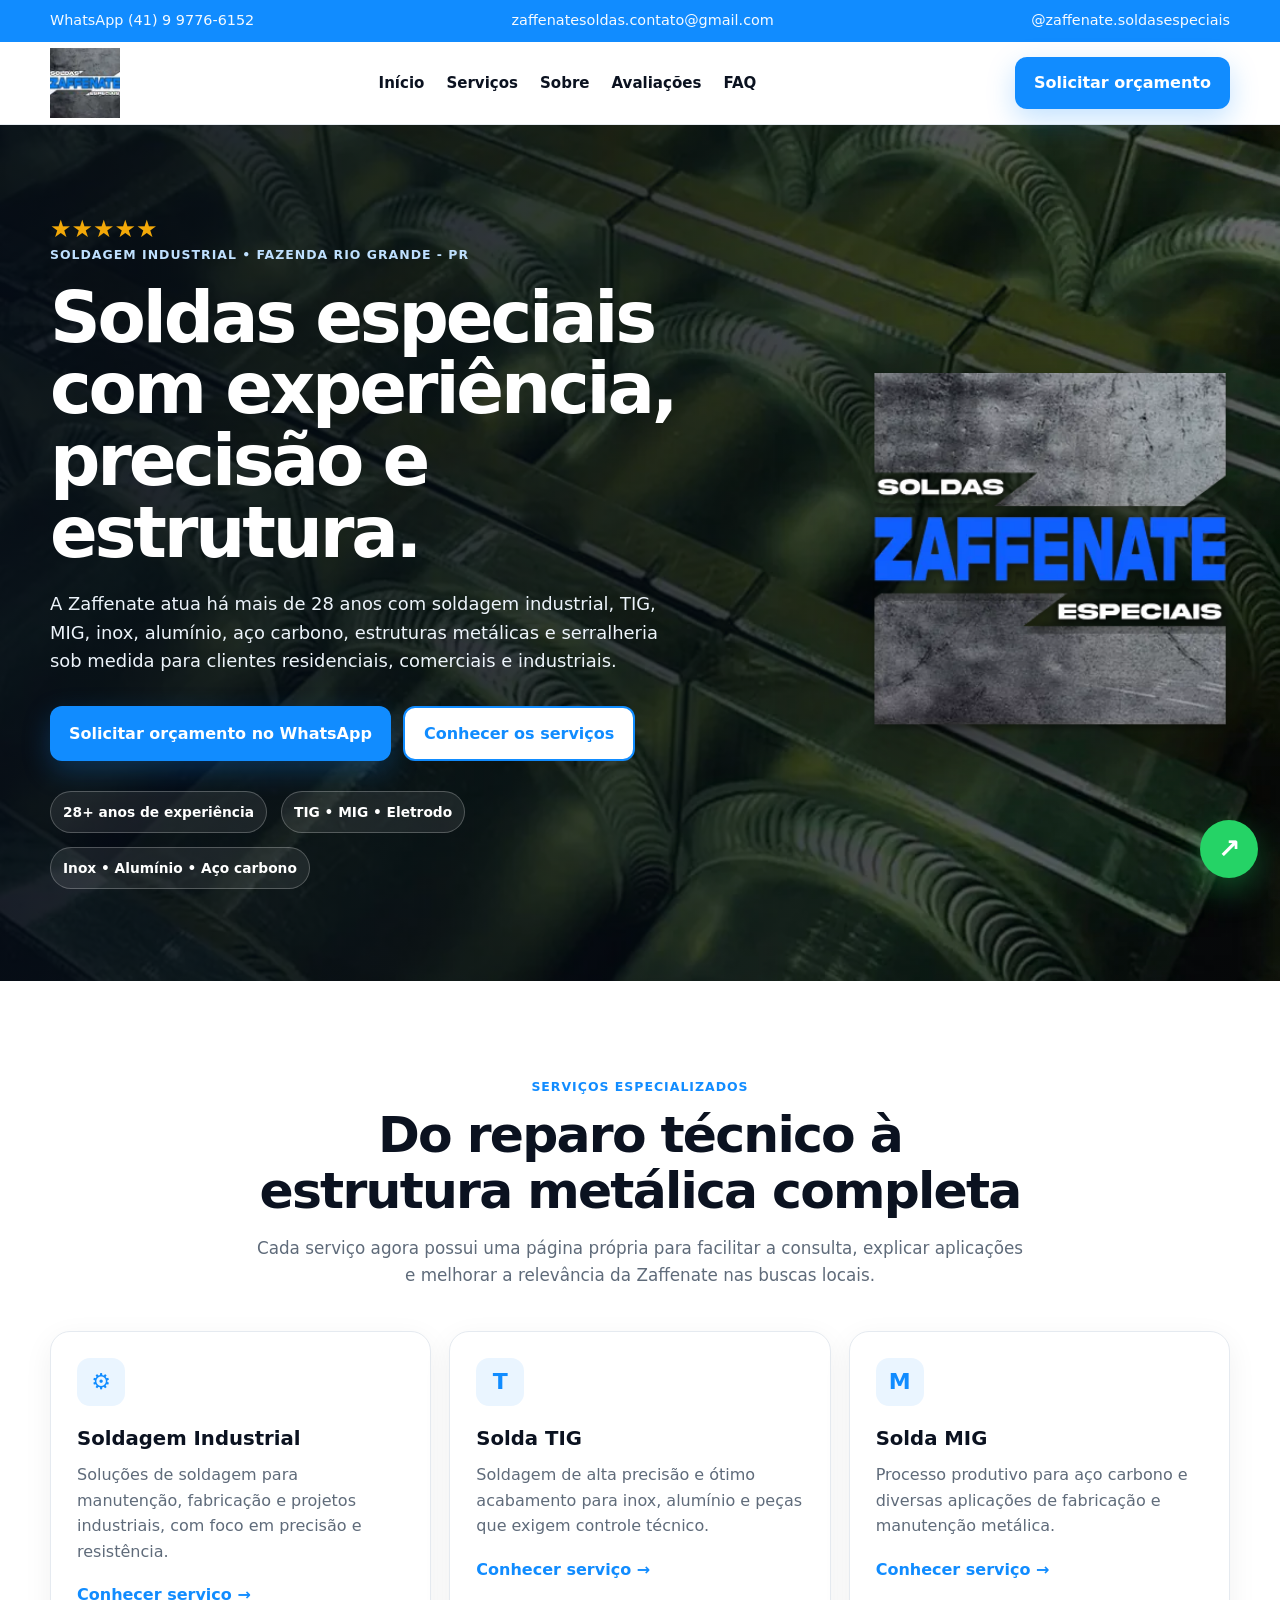
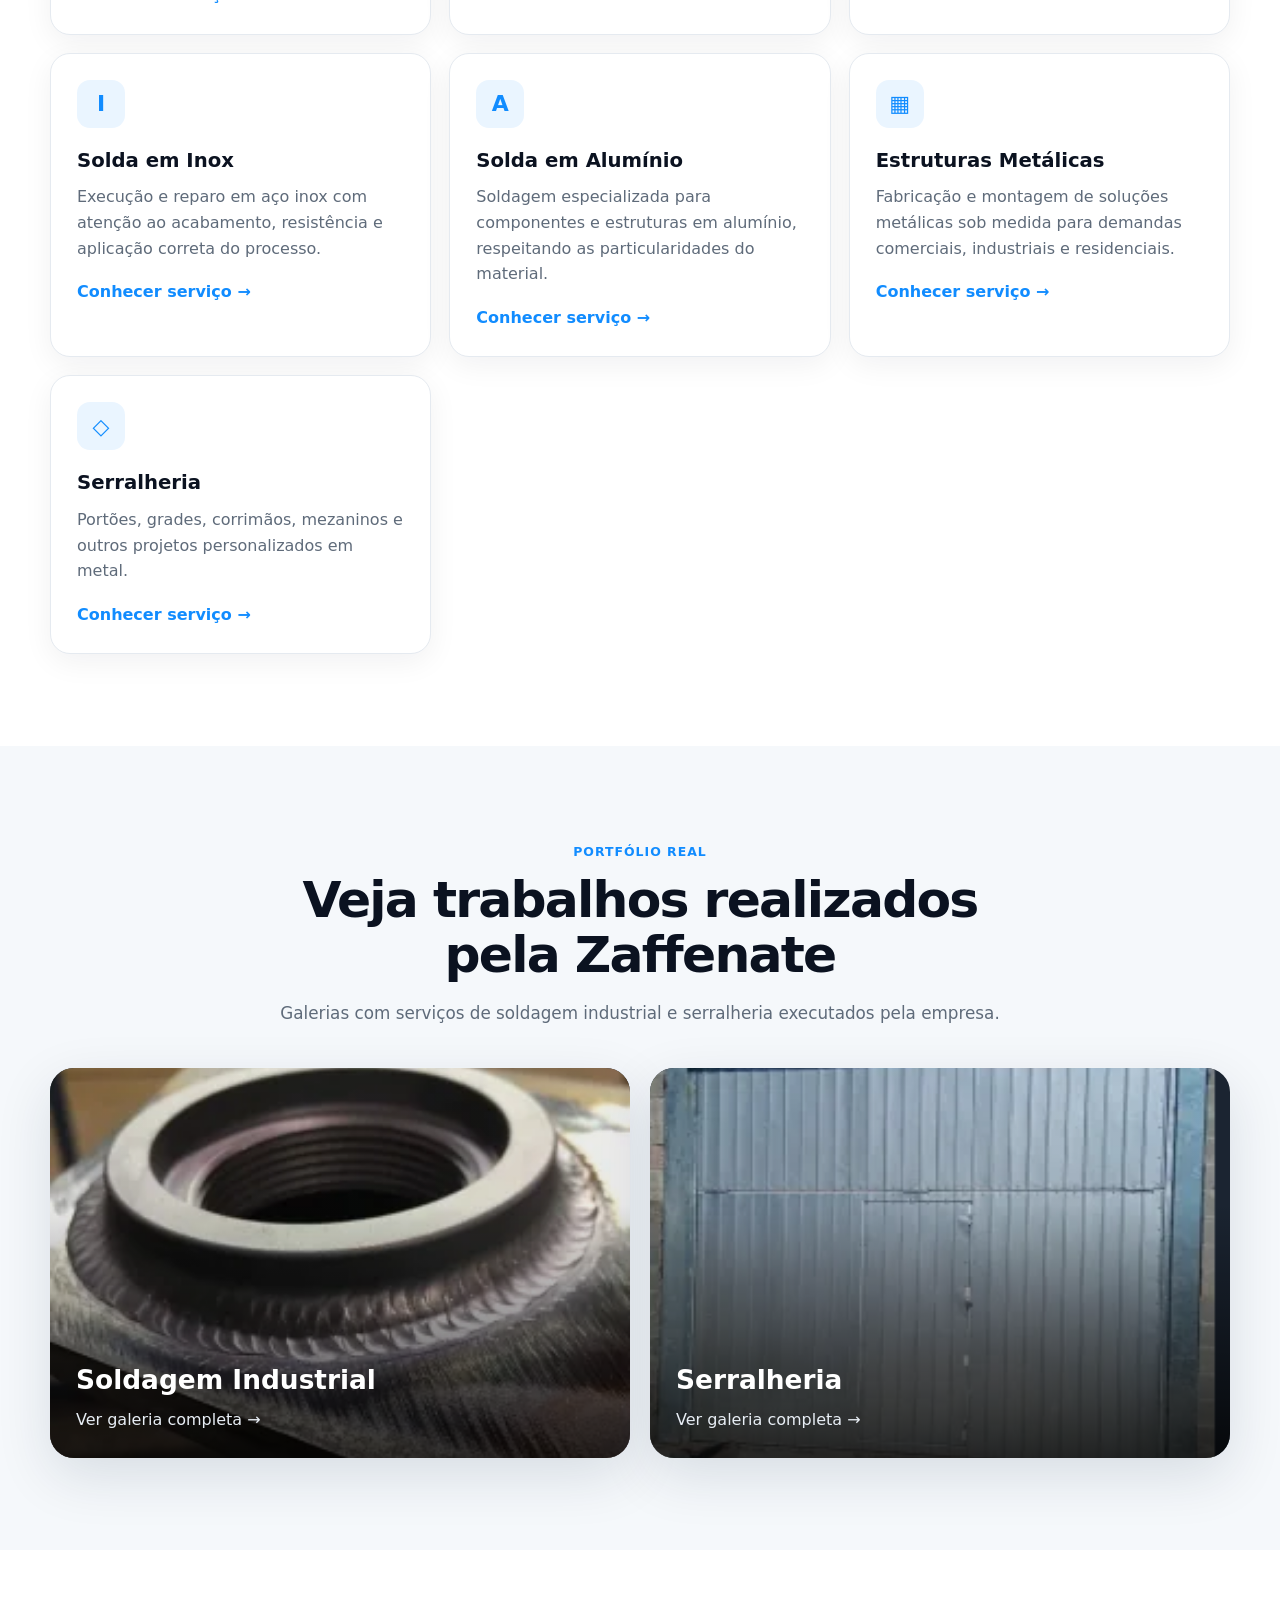
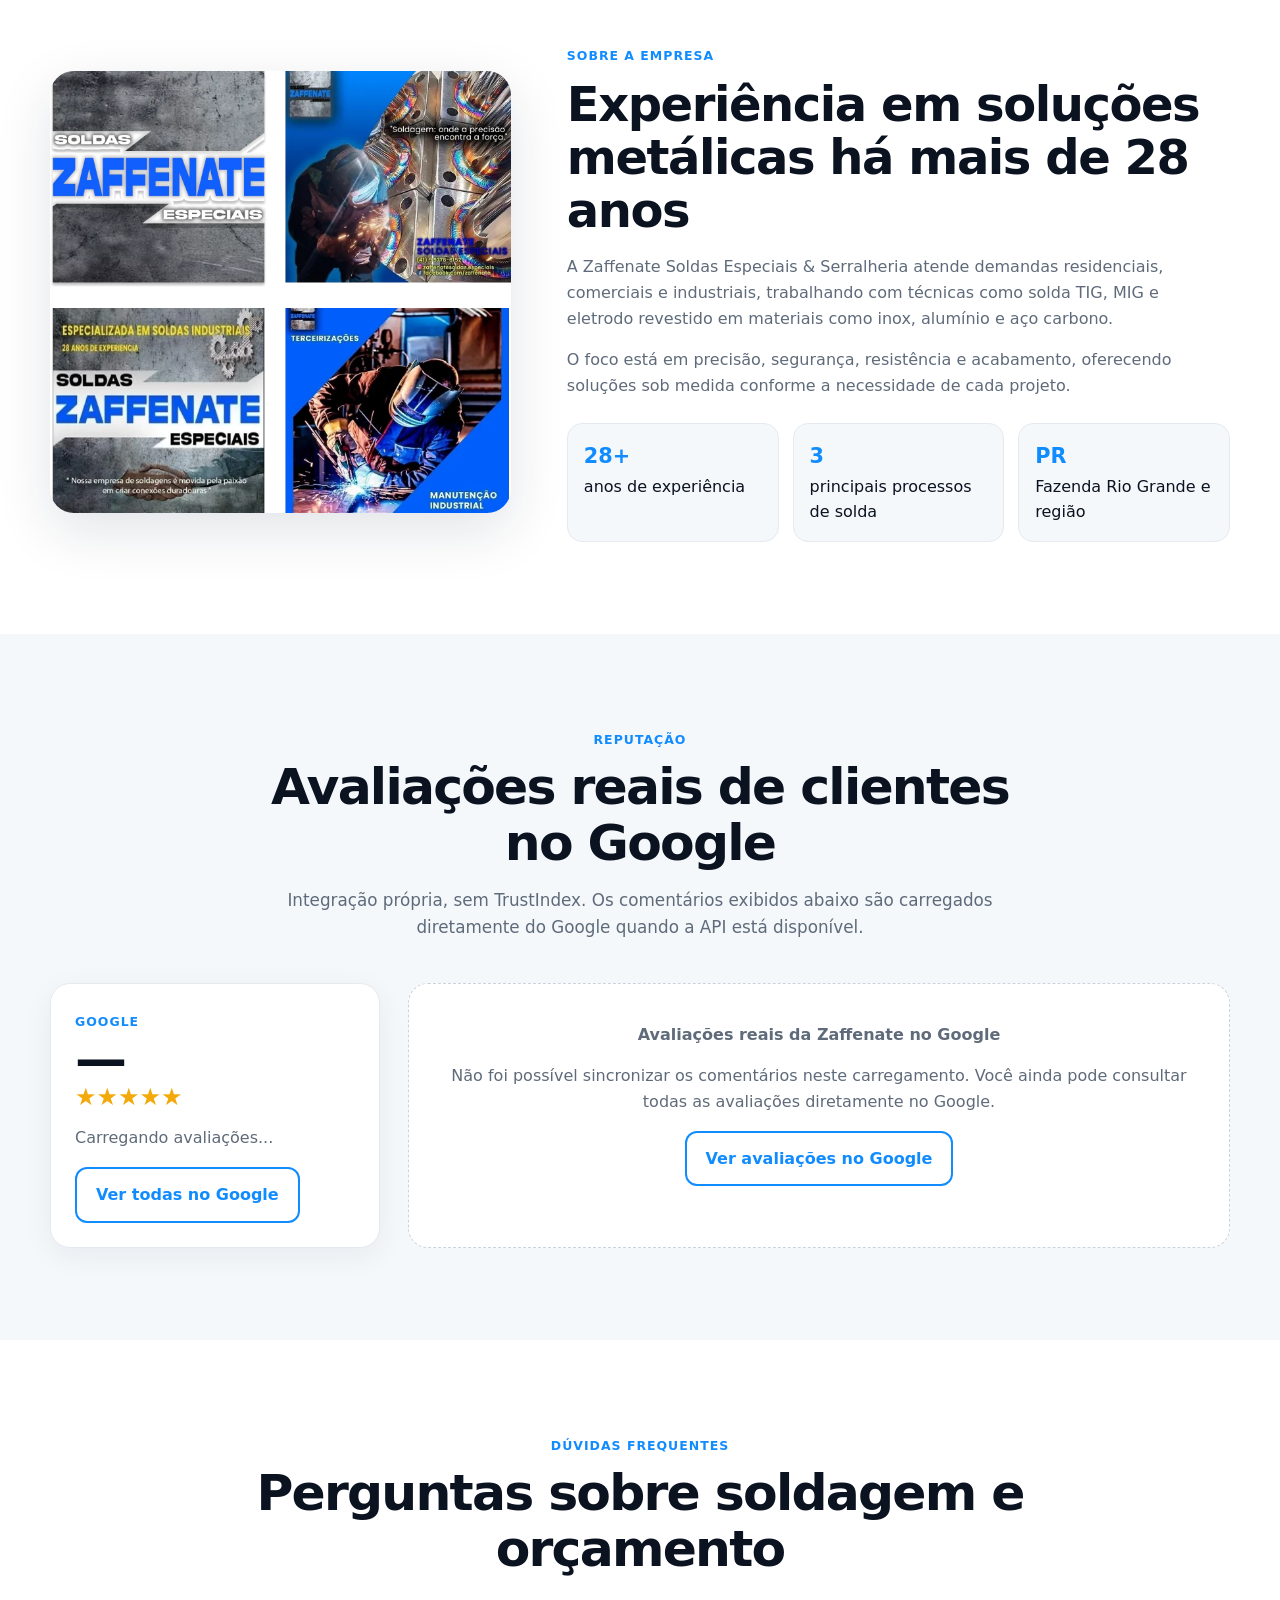
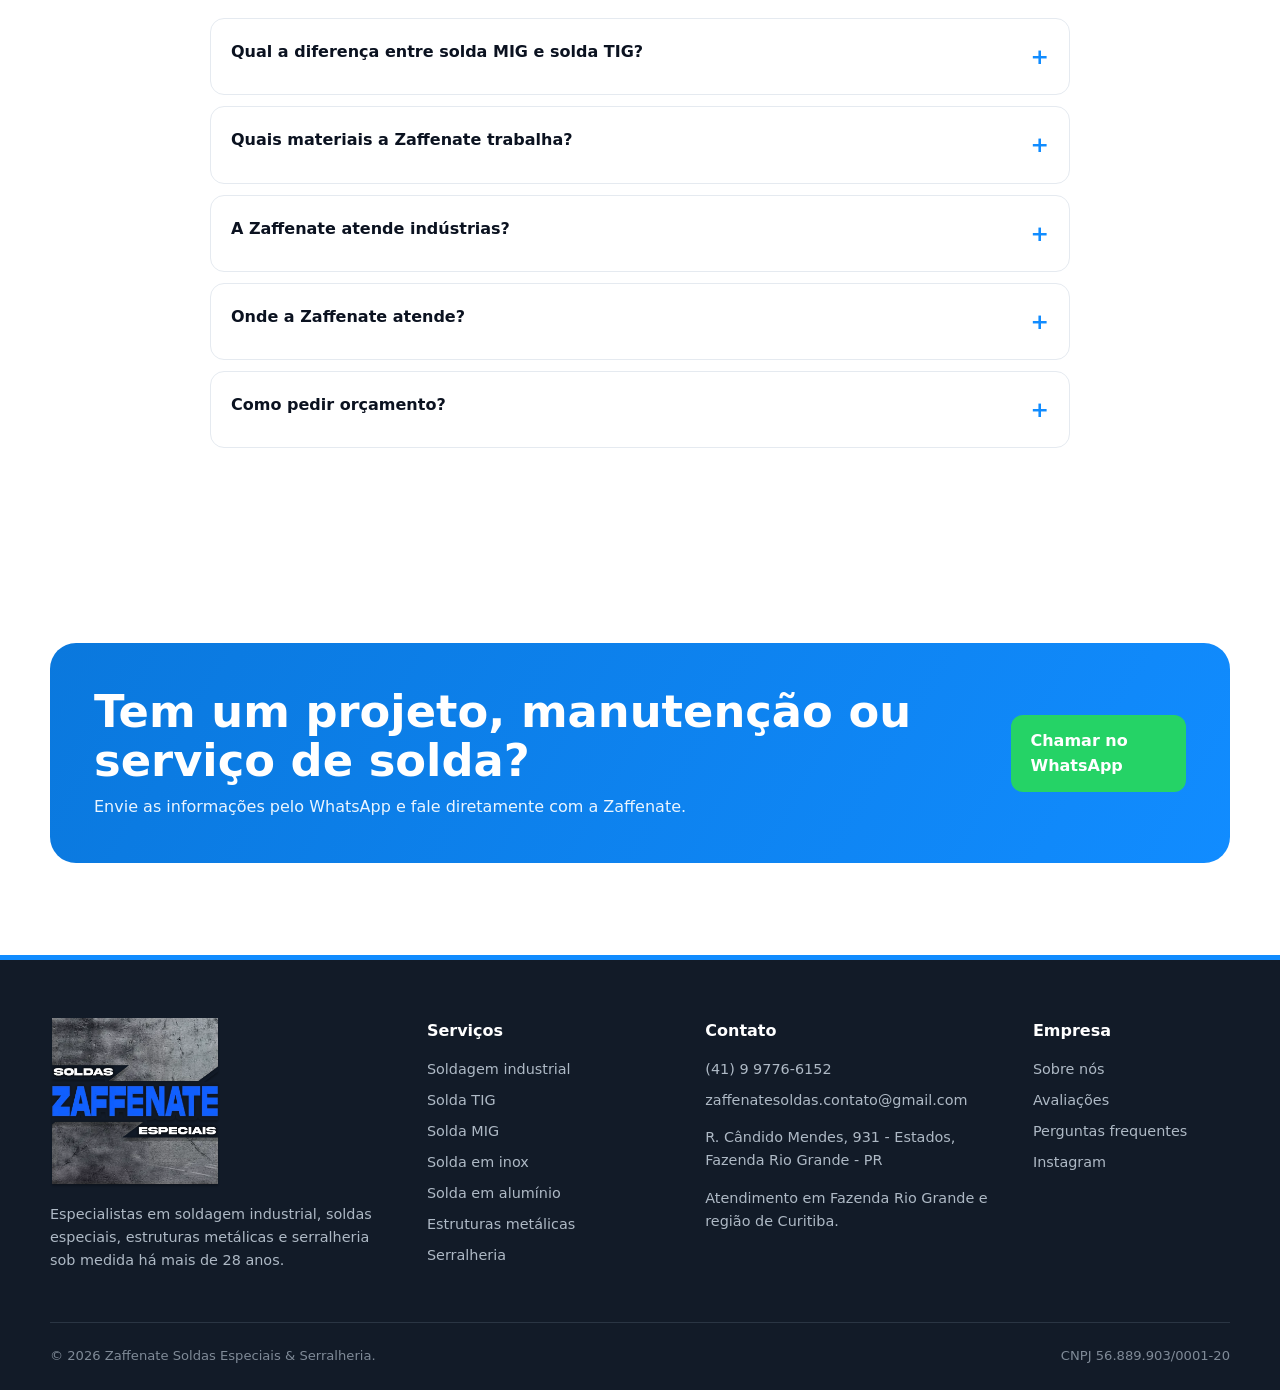
==== index.html @ fdebeda8 "Update index.html" ====
<!doctype html><html lang="pt-BR"><head>
<meta charset="UTF-8"><meta name="viewport" content="width=device-width,initial-scale=1">
<title>Zaffenate | Soldagem Industrial e Soldas Especiais em Fazenda Rio Grande</title>
<meta name="description" content="Soldas especiais e soldagem industrial em inox, alumínio e aço carbono. Mais de 28 anos de experiência em TIG, MIG, estruturas metálicas e serralheria em Fazenda Rio Grande e região de Curitiba."><meta name="robots" content="index,follow,max-image-preview:large,max-snippet:-1,max-video-preview:-1">
<meta name="author" content="Zaffenate Soldas Especiais & Serralheria"><meta name="theme-color" content="#118CFF"><link rel="canonical" href="https://www.zaffenate.com.br/">
<meta name="google-site-verification" content="p5LC3qRKPPo0D-0eTVybH2KgueENcQYyh-4aY3W6buY">
<meta property="og:type" content="website"><meta property="og:site_name" content="Zaffenate Soldas Especiais & Serralheria"><meta property="og:title" content="Zaffenate | Soldagem Industrial e Soldas Especiais em Fazenda Rio Grande"><meta property="og:description" content="Soldas especiais e soldagem industrial em inox, alumínio e aço carbono. Mais de 28 anos de experiência em TIG, MIG, estruturas metálicas e serralheria em Fazenda Rio Grande e região de Curitiba."><meta property="og:url" content="https://www.zaffenate.com.br/"><meta property="og:image" content="https://www.zaffenate.com.br/src/bg.webp"><meta property="og:locale" content="pt_BR">
<meta name="twitter:card" content="summary_large_image"><meta name="twitter:title" content="Zaffenate | Soldagem Industrial e Soldas Especiais em Fazenda Rio Grande"><meta name="twitter:description" content="Soldas especiais e soldagem industrial em inox, alumínio e aço carbono. Mais de 28 anos de experiência em TIG, MIG, estruturas metálicas e serralheria em Fazenda Rio Grande e região de Curitiba."><meta name="twitter:image" content="https://www.zaffenate.com.br/src/bg.webp">
<link rel="icon" href="/src/logo2.png" type="image/png"><link rel="apple-touch-icon" href="/src/logo2.png"><link rel="manifest" href="/manifest.webmanifest">
<link rel="preload" as="image" href="/src/bg.webp" fetchpriority="high"><link rel="stylesheet" href="/assets/site.css">
<script async src="https://www.googletagmanager.com/gtag/js?id=G-VL4V1VJZNK"></script><script>window.dataLayer=window.dataLayer||[];function gtag(){dataLayer.push(arguments)}gtag('js',new Date());gtag('config','G-VL4V1VJZNK',{'anonymize_ip':true});</script>
<script type="application/ld+json">{"@context":"https://schema.org","@graph":[{"@type":"LocalBusiness","@id":"https://www.zaffenate.com.br/#organization","name":"Zaffenate Soldas Especiais & Serralheria","url":"https://www.zaffenate.com.br/","image":"https://www.zaffenate.com.br/src/logo2.webp","logo":"https://www.zaffenate.com.br/src/logo2.webp","telephone":"+5541997766152","email":"zaffenatesoldas.contato@gmail.com","priceRange":"$$","taxID":"56.889.903/0001-20","description":"Empresa especializada em soldagem industrial, soldas especiais, estruturas metálicas e serralheria sob medida, com mais de 28 anos de experiência.","address":{"@type":"PostalAddress","streetAddress":"R. Cândido Mendes, 931 - Estados","addressLocality":"Fazenda Rio Grande","addressRegion":"PR","addressCountry":"BR"},"areaServed":["Fazenda Rio Grande","Curitiba","São José dos Pinhais","Araucária","Mandirituba"],"sameAs":["https://www.instagram.com/zaffenate.soldasespeciais"]},{"@type":"WebSite","@id":"https://www.zaffenate.com.br/#website","url":"https://www.zaffenate.com.br/","name":"Zaffenate Soldas Especiais & Serralheria","inLanguage":"pt-BR"}]}</script>
</head>
<body><a class="skip" href="#conteudo">Pular para o conteúdo</a>
<div class="topbar"><div class="container"><a href="https://wa.me/5541997766152" target="_blank" rel="noopener">WhatsApp (41) 9 9776-6152</a><a href="mailto:zaffenatesoldas.contato@gmail.com">zaffenatesoldas.contato@gmail.com</a><a href="https://www.instagram.com/zaffenate.soldasespeciais" target="_blank" rel="noopener">@zaffenate.soldasespeciais</a></div></div>
<header class="nav"><div class="container nav-row"><a class="brand" href="/" aria-label="Zaffenate — Início"><img src="/src/logo.webp" width="70" height="70" alt="Zaffenate Soldas Especiais"></a><nav class="nav-links" data-nav aria-label="Navegação principal"><a href="/">Início</a><a href="/#servicos">Serviços</a><a href="/#sobre">Sobre</a><a href="/#avaliacoes">Avaliações</a><a href="/#faq">FAQ</a></nav><a class="nav-cta" href="https://wa.me/5541997766152?text=Olá%20Zaffenate,%20gostaria%20de%20solicitar%20um%20orçamento." target="_blank" rel="noopener">Solicitar orçamento</a><button class="mobile-toggle" data-menu aria-label="Abrir menu" aria-expanded="false">☰</button></div></header><main id="conteudo">
<section class="hero"><div class="container hero-grid"><div><div class="stars" aria-label="Excelente avaliação no Google">★★★★★</div><span class="eyebrow">Soldagem industrial • Fazenda Rio Grande - PR</span><h1>Soldas especiais com experiência, precisão e estrutura.</h1><p>A Zaffenate atua há mais de 28 anos com soldagem industrial, TIG, MIG, inox, alumínio, aço carbono, estruturas metálicas e serralheria sob medida para clientes residenciais, comerciais e industriais.</p><div class="hero-actions"><a class="btn btn-primary" href="https://wa.me/5541997766152?text=Olá%20Zaffenate,%20gostaria%20de%20solicitar%20um%20orçamento." target="_blank" rel="noopener">Solicitar orçamento no WhatsApp</a><a class="btn btn-outline" href="#servicos">Conhecer os serviços</a></div><div class="hero-proof"><span class="proof-chip">28+ anos de experiência</span><span class="proof-chip">TIG • MIG • Eletrodo</span><span class="proof-chip">Inox • Alumínio • Aço carbono</span></div></div><img class="hero-logo" src="/src/logo2.webp" width="360" height="360" alt="Zaffenate Soldas Especiais"></div></section>
<section class="section" id="servicos"><div class="container"><div class="section-head"><span class="eyebrow">Serviços especializados</span><h2>Do reparo técnico à estrutura metálica completa</h2><p>Cada serviço agora possui uma página própria para facilitar a consulta, explicar aplicações e melhorar a relevância da Zaffenate nas buscas locais.</p></div><div class="service-grid"><article class="service-card"><div class="service-icon" aria-hidden="true">⚙</div><h3>Soldagem Industrial</h3><p>Soluções de soldagem para manutenção, fabricação e projetos industriais, com foco em precisão e resistência.</p><a class="text-link" href="/soldagem-industrial/">Conhecer serviço →</a></article><article class="service-card"><div class="service-icon" aria-hidden="true">T</div><h3>Solda TIG</h3><p>Soldagem de alta precisão e ótimo acabamento para inox, alumínio e peças que exigem controle técnico.</p><a class="text-link" href="/solda-tig/">Conhecer serviço →</a></article><article class="service-card"><div class="service-icon" aria-hidden="true">M</div><h3>Solda MIG</h3><p>Processo produtivo para aço carbono e diversas aplicações de fabricação e manutenção metálica.</p><a class="text-link" href="/solda-mig/">Conhecer serviço →</a></article><article class="service-card"><div class="service-icon" aria-hidden="true">I</div><h3>Solda em Inox</h3><p>Execução e reparo em aço inox com atenção ao acabamento, resistência e aplicação correta do processo.</p><a class="text-link" href="/solda-inox/">Conhecer serviço →</a></article><article class="service-card"><div class="service-icon" aria-hidden="true">A</div><h3>Solda em Alumínio</h3><p>Soldagem especializada para componentes e estruturas em alumínio, respeitando as particularidades do material.</p><a class="text-link" href="/solda-aluminio/">Conhecer serviço →</a></article><article class="service-card"><div class="service-icon" aria-hidden="true">▦</div><h3>Estruturas Metálicas</h3><p>Fabricação e montagem de soluções metálicas sob medida para demandas comerciais, industriais e residenciais.</p><a class="text-link" href="/estruturas-metalicas/">Conhecer serviço →</a></article><article class="service-card"><div class="service-icon" aria-hidden="true">◇</div><h3>Serralheria</h3><p>Portões, grades, corrimãos, mezaninos e outros projetos personalizados em metal.</p><a class="text-link" href="/serralheria/">Conhecer serviço →</a></article></div></div></section>
<section class="section section-soft" id="trabalhos"><div class="container"><div class="section-head"><span class="eyebrow">Portfólio real</span><h2>Veja trabalhos realizados pela Zaffenate</h2><p>Galerias com serviços de soldagem industrial e serralheria executados pela empresa.</p></div><div class="gallery-grid"><article class="gallery-card" role="button" tabindex="0" data-gallery='[&quot;/src/industrial/1.jpeg&quot;, &quot;/src/industrial/2.jpeg&quot;, &quot;/src/industrial/3.jpeg&quot;, &quot;/src/industrial/4.jpeg&quot;, &quot;/src/industrial/5.jpeg&quot;, &quot;/src/industrial/6.jpeg&quot;, &quot;/src/industrial/7.jpeg&quot;, &quot;/src/industrial/8.jpeg&quot;, &quot;/src/industrial/9.jpeg&quot;, &quot;/src/industrial/10.jpeg&quot;, &quot;/src/industrial/11.jpeg&quot;, &quot;/src/industrial/12.jpeg&quot;, &quot;/src/industrial/13.jpeg&quot;, &quot;/src/industrial/14.jpeg&quot;, &quot;/src/industrial/15.jpeg&quot;, &quot;/src/industrial/16.jpeg&quot;, &quot;/src/industrial/17.jpeg&quot;, &quot;/src/industrial/18.jpeg&quot;]' data-title="Soldagem Industrial"><img src="/src/1.webp" width="800" height="500" loading="lazy" alt="Serviço de soldagem industrial realizado pela Zaffenate"><div class="gallery-content"><h3>Soldagem Industrial</h3><p>Ver galeria completa →</p></div></article><article class="gallery-card" role="button" tabindex="0" data-gallery='[&quot;/src/serralheria/1.jpeg&quot;, &quot;/src/serralheria/2.jpeg&quot;, &quot;/src/serralheria/3.jpeg&quot;, &quot;/src/serralheria/4.jpeg&quot;, &quot;/src/serralheria/5.jpeg&quot;, &quot;/src/serralheria/6.jpeg&quot;, &quot;/src/serralheria/7.jpeg&quot;, &quot;/src/serralheria/8.jpeg&quot;, &quot;/src/serralheria/9.jpeg&quot;, &quot;/src/serralheria/10.jpeg&quot;, &quot;/src/serralheria/11.jpeg&quot;, &quot;/src/serralheria/12.jpeg&quot;]' data-title="Serralheria"><img src="/src/2.webp" width="800" height="500" loading="lazy" alt="Serviço de serralheria realizado pela Zaffenate"><div class="gallery-content"><h3>Serralheria</h3><p>Ver galeria completa →</p></div></article></div></div></section>
<section class="section" id="sobre"><div class="container about"><div class="about-img"><img src="/src/four.webp" width="701" height="673" loading="lazy" alt="Trabalhos e soldagem da Zaffenate"></div><div><span class="eyebrow">Sobre a empresa</span><h2>Experiência em soluções metálicas há mais de 28 anos</h2><p>A Zaffenate Soldas Especiais & Serralheria atende demandas residenciais, comerciais e industriais, trabalhando com técnicas como solda TIG, MIG e eletrodo revestido em materiais como inox, alumínio e aço carbono.</p><p>O foco está em precisão, segurança, resistência e acabamento, oferecendo soluções sob medida conforme a necessidade de cada projeto.</p><div class="metrics"><div class="metric"><strong>28+</strong><span>anos de experiência</span></div><div class="metric"><strong>3</strong><span>principais processos de solda</span></div><div class="metric"><strong>PR</strong><span>Fazenda Rio Grande e região</span></div></div></div></div></section>
<section class="section section-soft" id="avaliacoes"><div class="container"><div class="section-head"><span class="eyebrow">Reputação</span><h2>Avaliações reais de clientes no Google</h2><p>Integração própria, sem TrustIndex. Os comentários exibidos abaixo são carregados diretamente do Google quando a API está disponível.</p></div><div class="reviews-wrap"><aside class="review-summary"><span class="eyebrow">Google</span><div class="review-score" data-review-score>—</div><div data-review-stars class="stars">★★★★★</div><p data-review-total>Carregando avaliações...</p><a class="btn btn-outline" data-google-reviews-link href="https://www.google.com/search?q=Zaffenate+Soldas+Especiais+%26+Serralheria" target="_blank" rel="noopener">Ver todas no Google</a></aside><div class="reviews-list" data-reviews-list><div class="review-empty">Carregando avaliações reais do Google…</div></div></div></div></section>
<section class="section" id="faq"><div class="container"><div class="section-head"><span class="eyebrow">Dúvidas frequentes</span><h2>Perguntas sobre soldagem e orçamento</h2></div><div class="faq"><details><summary>Qual a diferença entre solda MIG e solda TIG?</summary><p>A solda MIG usa arame contínuo e costuma ser indicada quando produtividade é importante. A solda TIG utiliza eletrodo de tungstênio e oferece maior controle e acabamento, sendo muito utilizada em inox, alumínio e peças que exigem precisão.</p></details><details><summary>Quais materiais a Zaffenate trabalha?</summary><p>A empresa trabalha com aço inox, alumínio e aço carbono, aplicando solda TIG, MIG e eletrodo revestido conforme a necessidade do serviço.</p></details><details><summary>A Zaffenate atende indústrias?</summary><p>Sim. Soldagem industrial e soldas especiais fazem parte dos principais serviços da empresa, além de estruturas metálicas e serviços de serralheria.</p></details><details><summary>Onde a Zaffenate atende?</summary><p>A empresa está em Fazenda Rio Grande - PR e atende também a região de Curitiba e municípios próximos, conforme o tipo e o porte do serviço.</p></details><details><summary>Como pedir orçamento?</summary><p>Envie fotos, medidas e uma breve descrição pelo WhatsApp. Quanto mais informações sobre o serviço, mais fácil será entender a necessidade e orientar o orçamento.</p></details></div></div></section>
<section class="section"><div class="container"><div class="cta-band"><div><h2>Tem um projeto, manutenção ou serviço de solda?</h2><p>Envie as informações pelo WhatsApp e fale diretamente com a Zaffenate.</p></div><a class="btn btn-whatsapp" href="https://wa.me/5541997766152?text=Olá%20Zaffenate,%20gostaria%20de%20solicitar%20um%20orçamento." target="_blank" rel="noopener">Chamar no WhatsApp</a></div></div></section>
</main><footer class="footer"><div class="container"><div class="footer-grid"><div><img class="footer-logo" src="/src/logo2.webp" width="170" height="170" alt="Zaffenate"><p>Especialistas em soldagem industrial, soldas especiais, estruturas metálicas e serralheria sob medida há mais de 28 anos.</p></div><div><h3>Serviços</h3><a href="/soldagem-industrial/">Soldagem industrial</a><a href="/solda-tig/">Solda TIG</a><a href="/solda-mig/">Solda MIG</a><a href="/solda-inox/">Solda em inox</a><a href="/solda-aluminio/">Solda em alumínio</a><a href="/estruturas-metalicas/">Estruturas metálicas</a><a href="/serralheria/">Serralheria</a></div><div><h3>Contato</h3><a href="https://wa.me/5541997766152" target="_blank" rel="noopener">(41) 9 9776-6152</a><a href="mailto:zaffenatesoldas.contato@gmail.com">zaffenatesoldas.contato@gmail.com</a><p>R. Cândido Mendes, 931 - Estados, Fazenda Rio Grande - PR</p><p>Atendimento em Fazenda Rio Grande e região de Curitiba.</p></div><div><h3>Empresa</h3><a href="/#sobre">Sobre nós</a><a href="/#avaliacoes">Avaliações</a><a href="/#faq">Perguntas frequentes</a><a href="https://www.instagram.com/zaffenate.soldasespeciais" target="_blank" rel="noopener">Instagram</a></div></div><div class="footer-bottom"><span>© <span data-year>2026</span> Zaffenate Soldas Especiais & Serralheria.</span><span>CNPJ 56.889.903/0001-20</span></div></div></footer><a class="whatsapp-float" href="https://wa.me/5541997766152?text=Olá%20Zaffenate,%20gostaria%20de%20um%20orçamento." target="_blank" rel="noopener" aria-label="Falar com a Zaffenate no WhatsApp">↗</a><script src="/assets/site.js" defer></script><div class="modal" data-gallery-modal aria-modal="true" role="dialog"><div class="modal-panel"><button class="modal-close" data-close aria-label="Fechar">×</button><h2 data-gallery-title>Galeria</h2><img data-gallery-image src="" alt=""><div class="modal-nav"><button data-prev>← Anterior</button><span data-gallery-count></span><button data-next>Próxima →</button></div></div></div><script src="/assets/reviews-config.js" defer></script><script src="/assets/reviews.js" defer></script></body></html>
---- assets/site.css ----
/* Zaffenate — CSS de produção sem Tailwind/TrustIndex */
:root{--blue:#118cff;--blue2:#066ed0;--ink:#0b1220;--muted:#5f6b7a;--line:#e5eaf0;--soft:#f5f8fb;--green:#25d366;--gold:#f3a909;--radius:20px;--shadow:0 18px 55px rgba(10,32,58,.12);--max:1180px}
*{box-sizing:border-box}html{scroll-behavior:smooth}body{margin:0;font-family:Inter,ui-sans-serif,system-ui,-apple-system,BlinkMacSystemFont,"Segoe UI",sans-serif;color:var(--ink);background:#fff;line-height:1.6;-webkit-font-smoothing:antialiased}img{max-width:100%;height:auto;display:block}a{color:inherit;text-decoration:none}button{font:inherit}.container{width:min(calc(100% - 32px),var(--max));margin:auto}.skip{position:absolute;left:-999px;top:8px;background:#fff;padding:10px 14px;z-index:1000}.skip:focus{left:8px}.topbar{background:var(--blue);color:#fff;font-size:.9rem}.topbar .container{display:flex;gap:22px;justify-content:space-between;align-items:center;min-height:42px}.topbar a{opacity:.96}.topbar a:hover{opacity:1;text-decoration:underline}.nav{position:sticky;top:0;z-index:60;background:rgba(255,255,255,.94);backdrop-filter:blur(14px);border-bottom:1px solid rgba(229,234,240,.9)}.nav-row{min-height:82px;display:flex;align-items:center;justify-content:space-between;gap:24px}.brand{display:flex;align-items:center;gap:12px}.brand img{width:70px;height:70px;object-fit:contain}.nav-links{display:flex;align-items:center;gap:22px;font-weight:700;font-size:.94rem}.nav-links a:hover,.nav-links a[aria-current="page"]{color:var(--blue)}.nav-cta,.btn{display:inline-flex;align-items:center;justify-content:center;gap:9px;border:0;border-radius:12px;padding:13px 19px;font-weight:800;cursor:pointer;transition:.2s ease}.btn-primary,.nav-cta{background:var(--blue);color:#fff;box-shadow:0 10px 28px rgba(17,140,255,.25)}.btn-primary:hover,.nav-cta:hover{background:var(--blue2);transform:translateY(-1px)}.btn-whatsapp{background:var(--green);color:#fff}.btn-outline{background:#fff;color:var(--blue);border:2px solid var(--blue)}.btn-dark{background:var(--ink);color:#fff}.mobile-toggle{display:none;background:#fff;border:1px solid var(--line);width:44px;height:44px;border-radius:10px;font-size:24px}.hero{min-height:620px;display:flex;align-items:center;position:relative;color:#fff;background:#101827 url('/src/bg.webp') center/cover no-repeat;isolation:isolate}.hero:before{content:"";position:absolute;inset:0;background:linear-gradient(90deg,rgba(5,12,24,.84),rgba(5,12,24,.56) 55%,rgba(5,12,24,.2));z-index:-1}.hero-grid{display:grid;grid-template-columns:1.15fr .85fr;align-items:center;gap:60px;padding:92px 0}.eyebrow{display:inline-flex;align-items:center;gap:8px;font-weight:800;letter-spacing:.08em;text-transform:uppercase;font-size:.78rem;color:var(--blue)}.hero .eyebrow{color:#bfe0ff}.stars{display:flex;gap:2px;color:var(--gold);font-size:24px;line-height:1}.hero h1,.page-hero h1{font-size:clamp(2.55rem,5.5vw,4.8rem);line-height:1.02;letter-spacing:-.045em;margin:16px 0 20px;max-width:850px}.hero p{font-size:1.12rem;max-width:700px;color:#edf4fb}.hero-actions{display:flex;flex-wrap:wrap;gap:12px;margin-top:30px}.hero-proof{display:flex;flex-wrap:wrap;gap:14px;margin-top:30px}.proof-chip{padding:9px 12px;border:1px solid rgba(255,255,255,.24);border-radius:999px;background:rgba(255,255,255,.08);font-size:.86rem;font-weight:700}.hero-logo{justify-self:end;width:min(360px,90%);filter:drop-shadow(0 22px 45px rgba(0,0,0,.4))}.section{padding:92px 0}.section-soft{background:var(--soft)}.section-dark{background:var(--ink);color:#fff}.section-head{text-align:center;max-width:780px;margin:0 auto 42px}.section-head h2{font-size:clamp(2rem,4vw,3.15rem);line-height:1.1;margin:8px 0 14px;letter-spacing:-.035em}.section-head p{color:var(--muted);font-size:1.05rem}.section-dark .section-head p{color:#bdc8d4}.service-grid{display:grid;grid-template-columns:repeat(3,1fr);gap:18px}.service-card{background:#fff;border:1px solid var(--line);border-radius:var(--radius);padding:26px;box-shadow:0 8px 30px rgba(11,18,32,.06);transition:.22s}.service-card:hover{transform:translateY(-4px);box-shadow:var(--shadow);border-color:#c6e3ff}.service-icon{width:48px;height:48px;border-radius:13px;display:grid;place-items:center;background:#eaf5ff;color:var(--blue);font-size:22px;font-weight:900}.service-card h3{font-size:1.23rem;margin:17px 0 8px}.service-card p{color:var(--muted);margin:0 0 18px}.text-link{color:var(--blue);font-weight:850}.gallery-grid{display:grid;grid-template-columns:1fr 1fr;gap:20px}.gallery-card{min-height:390px;border-radius:24px;overflow:hidden;position:relative;color:#fff;background:#1d2735;box-shadow:var(--shadow);cursor:pointer}.gallery-card img{position:absolute;inset:0;width:100%;height:100%;object-fit:cover}.gallery-card:after{content:"";position:absolute;inset:0;background:linear-gradient(0deg,rgba(0,0,0,.8),rgba(0,0,0,.08) 65%)}.gallery-content{position:absolute;left:26px;right:26px;bottom:26px;z-index:2}.gallery-content h3{font-size:1.65rem;margin:0 0 6px}.gallery-content p{margin:0;color:#e8eef5}.about{display:grid;grid-template-columns:.82fr 1.18fr;gap:56px;align-items:center}.about-img{border-radius:24px;overflow:hidden;box-shadow:var(--shadow)}.about h2{font-size:clamp(2rem,4vw,3rem);line-height:1.1;letter-spacing:-.03em;margin:10px 0 18px}.about p{color:var(--muted)}.metrics{display:grid;grid-template-columns:repeat(3,1fr);gap:14px;margin-top:25px}.metric{background:var(--soft);border:1px solid var(--line);border-radius:15px;padding:16px}.metric strong{display:block;font-size:1.3rem;color:var(--blue)}.reviews-wrap{display:grid;grid-template-columns:330px 1fr;gap:28px;align-items:stretch}.review-summary,.review-card{background:#fff;border:1px solid var(--line);border-radius:20px;padding:24px;box-shadow:0 8px 30px rgba(11,18,32,.06)}.review-score{font-size:3.25rem;font-weight:900;line-height:1}.review-summary p{color:var(--muted)}.reviews-list{display:grid;grid-template-columns:repeat(2,minmax(0,1fr));gap:16px}.review-card{min-height:210px}.review-user{display:flex;align-items:center;gap:12px}.review-user img{width:44px;height:44px;border-radius:50%;object-fit:cover}.avatar{width:44px;height:44px;border-radius:50%;display:grid;place-items:center;background:#eaf5ff;color:var(--blue);font-weight:900}.review-name{font-weight:850}.review-text{color:#435164;font-size:.94rem}.review-meta{font-size:.78rem;color:#7b8794}.review-empty{grid-column:1/-1;text-align:center;padding:38px;background:#fff;border:1px dashed #c9d4df;border-radius:20px;color:var(--muted)}.faq{max-width:860px;margin:auto}.faq details{background:#fff;border:1px solid var(--line);border-radius:14px;padding:0 20px;margin:11px 0}.faq summary{cursor:pointer;list-style:none;font-weight:850;padding:20px 0;display:flex;justify-content:space-between;gap:15px}.faq summary::-webkit-details-marker{display:none}.faq summary:after{content:"+";color:var(--blue);font-size:22px}.faq details[open] summary:after{content:"−"}.faq details p{margin:0 0 20px;color:var(--muted)}.cta-band{background:linear-gradient(120deg,#0a78dd,var(--blue));border-radius:26px;color:#fff;padding:44px;display:flex;justify-content:space-between;gap:30px;align-items:center}.cta-band h2{margin:0 0 8px;font-size:clamp(1.8rem,4vw,2.8rem);line-height:1.1}.cta-band p{margin:0;color:#eaf5ff}.footer{background:#121b28;color:#fff;border-top:5px solid var(--blue);padding:58px 0 24px}.footer-grid{display:grid;grid-template-columns:1.4fr 1fr 1.2fr .8fr;gap:32px}.footer h3{font-size:1rem;margin:0 0 14px}.footer p,.footer a{color:#aeb9c5;font-size:.9rem}.footer a{display:block;margin:8px 0}.footer a:hover{color:#fff}.footer-logo{width:170px}.footer-bottom{border-top:1px solid #2a3543;margin-top:36px;padding-top:22px;display:flex;justify-content:space-between;gap:16px;color:#7f8a97;font-size:.82rem}.whatsapp-float{position:fixed;right:22px;bottom:22px;width:58px;height:58px;border-radius:50%;display:grid;place-items:center;background:var(--green);color:#fff;z-index:70;box-shadow:0 12px 32px rgba(37,211,102,.35);font-size:27px;font-weight:900}.modal{position:fixed;inset:0;background:rgba(0,0,0,.82);display:none;align-items:center;justify-content:center;padding:22px;z-index:100}.modal.open{display:flex}.modal-panel{background:#fff;width:min(900px,100%);border-radius:20px;padding:18px;position:relative}.modal-panel img{width:100%;max-height:72vh;object-fit:contain;border-radius:12px;background:#f4f6f8}.modal-close{position:absolute;right:-10px;top:-10px;border:0;width:42px;height:42px;border-radius:50%;background:#df2838;color:#fff;font-size:22px}.modal-nav{display:flex;justify-content:space-between;align-items:center;margin-top:12px;gap:12px}.modal-nav button{border:1px solid var(--line);background:#fff;border-radius:10px;padding:10px 14px;font-weight:800}.page-hero{background:linear-gradient(135deg,#081423,#0d2e4e);color:#fff;padding:86px 0}.page-hero .breadcrumb{font-size:.88rem;color:#bcd7ee;margin-bottom:18px}.page-hero p{max-width:760px;color:#dce8f3;font-size:1.08rem}.content-grid{display:grid;grid-template-columns:1fr 320px;gap:48px;align-items:start}.prose h2{font-size:2rem;line-height:1.15;margin:42px 0 14px}.prose h3{font-size:1.28rem;margin:26px 0 8px}.prose p,.prose li{color:#4c5968}.prose ul{padding-left:22px}.side-card{position:sticky;top:105px;background:var(--soft);border:1px solid var(--line);border-radius:20px;padding:24px}.side-card h3{margin-top:0}.side-card .btn{width:100%;margin-top:10px}.related{display:grid;grid-template-columns:repeat(3,1fr);gap:16px}.related a{border:1px solid var(--line);border-radius:14px;padding:18px;font-weight:800;background:#fff}.related a:hover{border-color:var(--blue);color:var(--blue)}.service-photo{border-radius:22px;overflow:hidden;margin:28px 0}.service-photo img{width:100%;max-height:450px;object-fit:cover}
@media(max-width:950px){.topbar .container{justify-content:center;flex-wrap:wrap;padding:9px 0;gap:9px 18px}.nav-links{display:none;position:absolute;left:16px;right:16px;top:76px;background:#fff;border:1px solid var(--line);border-radius:16px;padding:16px;box-shadow:var(--shadow);flex-direction:column;align-items:flex-start}.nav-links.open{display:flex}.nav-links .nav-cta{width:100%}.mobile-toggle{display:block}.nav-row>.nav-cta{display:none}.hero-grid{grid-template-columns:1fr;padding:72px 0}.hero-logo{display:none}.service-grid{grid-template-columns:repeat(2,1fr)}.reviews-wrap{grid-template-columns:1fr}.about{grid-template-columns:1fr}.footer-grid{grid-template-columns:repeat(2,1fr)}.content-grid{grid-template-columns:1fr}.side-card{position:static}.related{grid-template-columns:1fr 1fr}}
@media(max-width:640px){.container{width:min(calc(100% - 24px),var(--max))}.topbar .container{font-size:.78rem}.hero{min-height:auto}.hero h1,.page-hero h1{font-size:2.55rem}.hero-grid{padding:62px 0}.hero-actions .btn{width:100%}.section{padding:68px 0}.service-grid,.gallery-grid,.reviews-list,.metrics,.footer-grid,.related{grid-template-columns:1fr}.gallery-card{min-height:330px}.cta-band{padding:30px 22px;display:block}.cta-band .btn{margin-top:20px;width:100%}.footer-bottom{display:block}.footer-bottom span{display:block;margin-top:8px}.nav-row{min-height:72px}.brand img{width:58px;height:58px}.page-hero{padding:64px 0}}
@media(prefers-reduced-motion:reduce){*{scroll-behavior:auto!important;transition:none!important}}
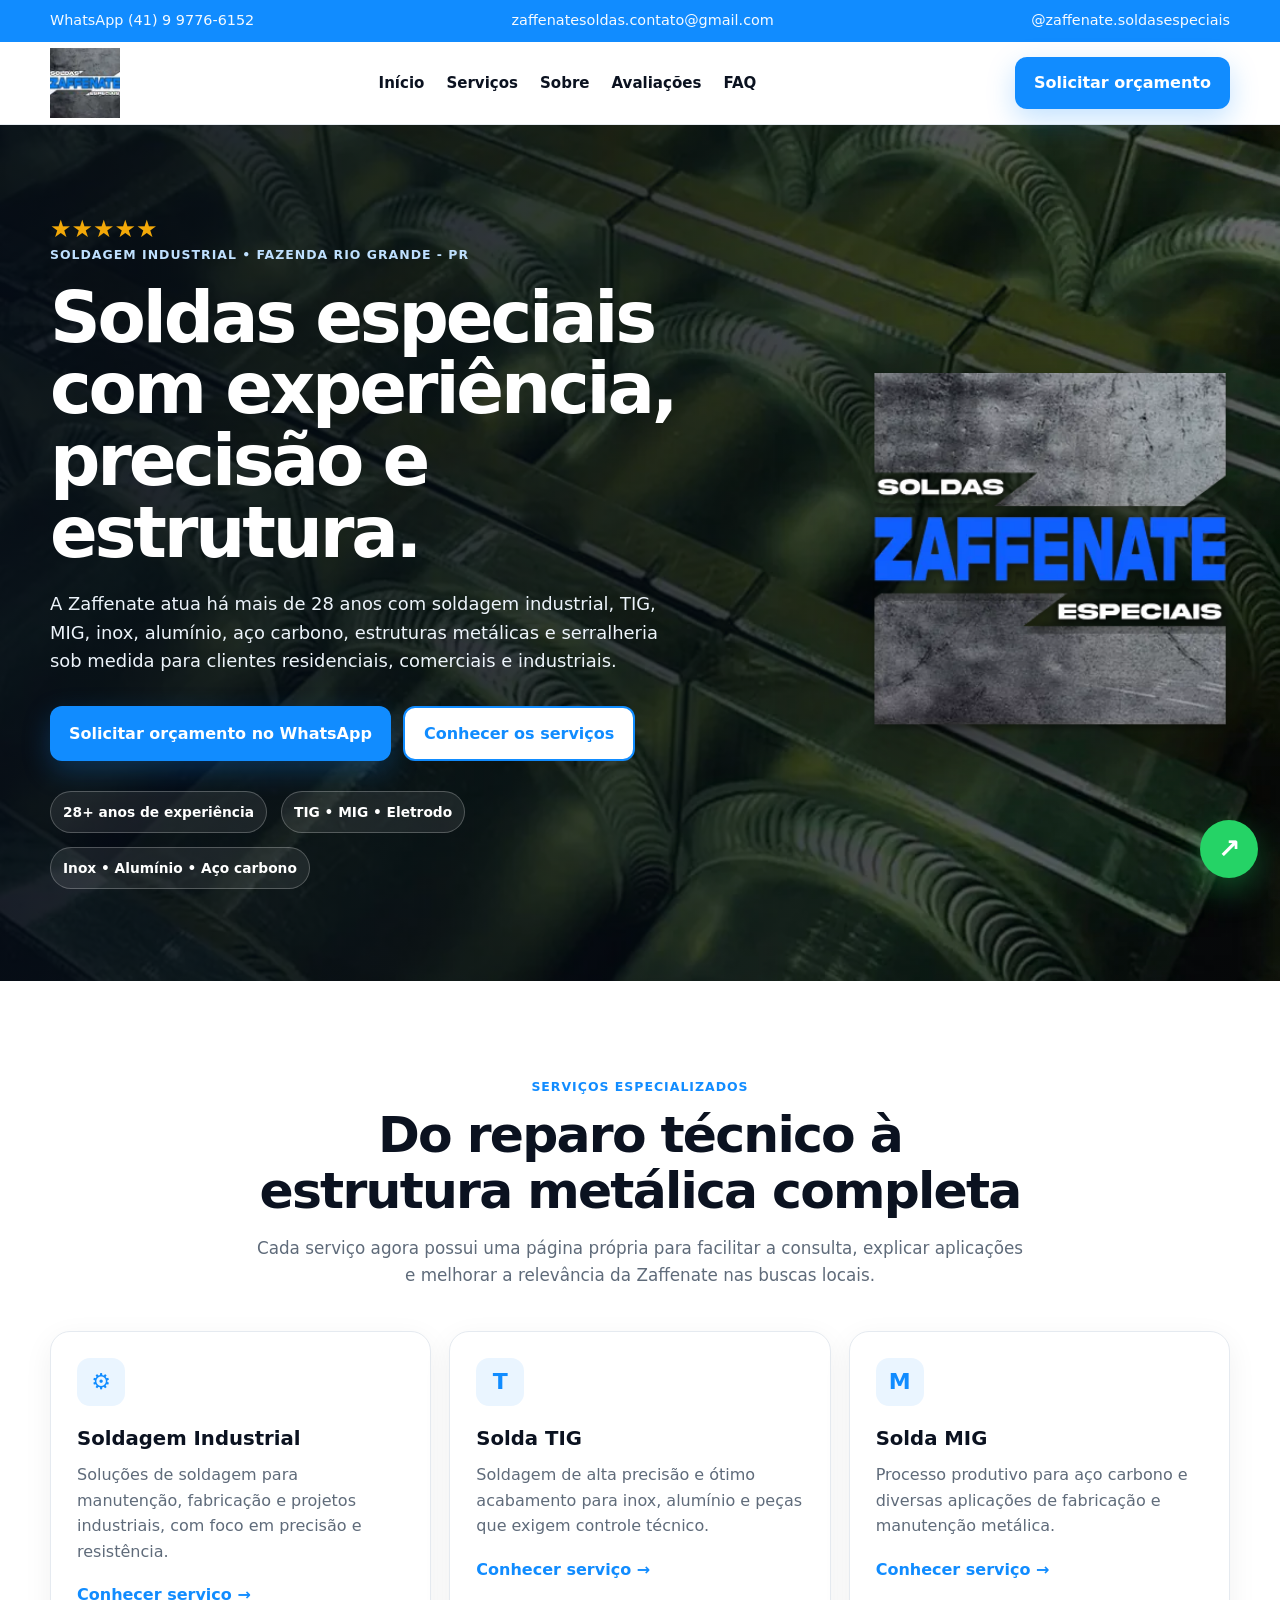
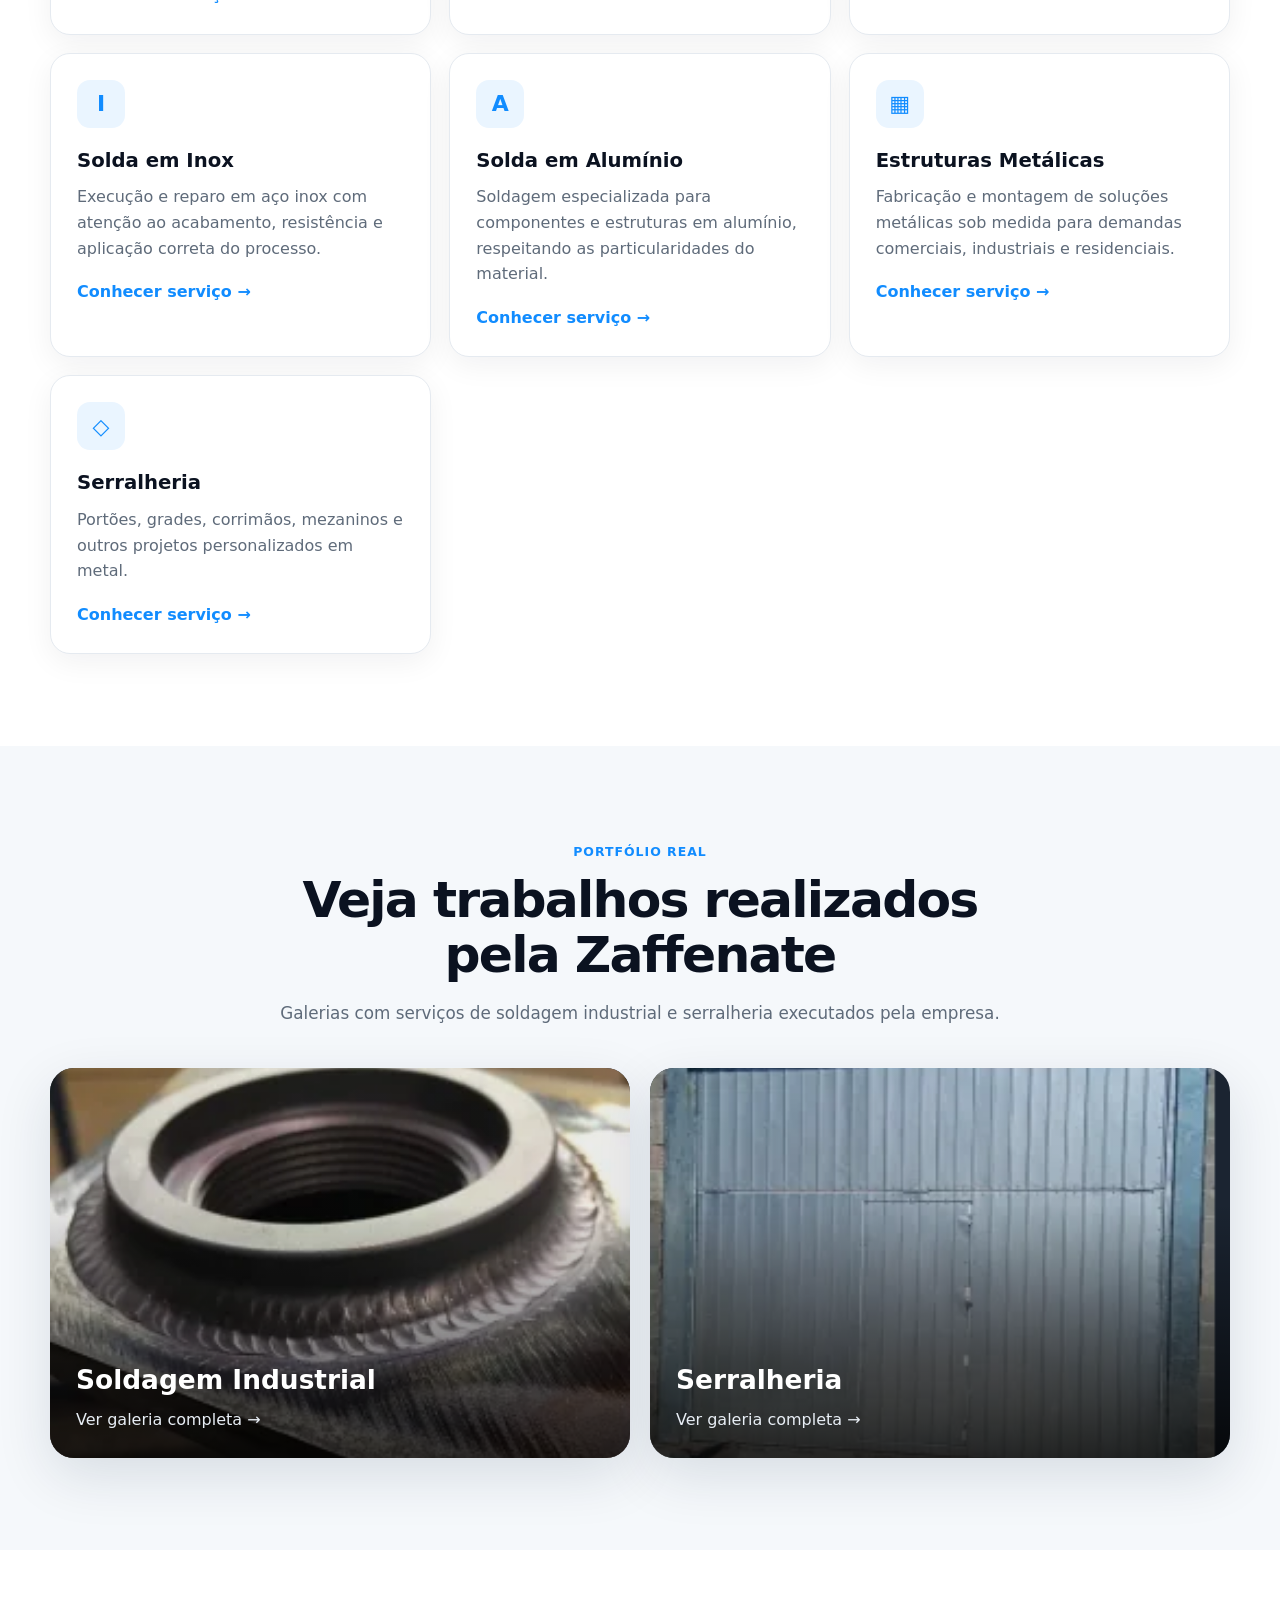
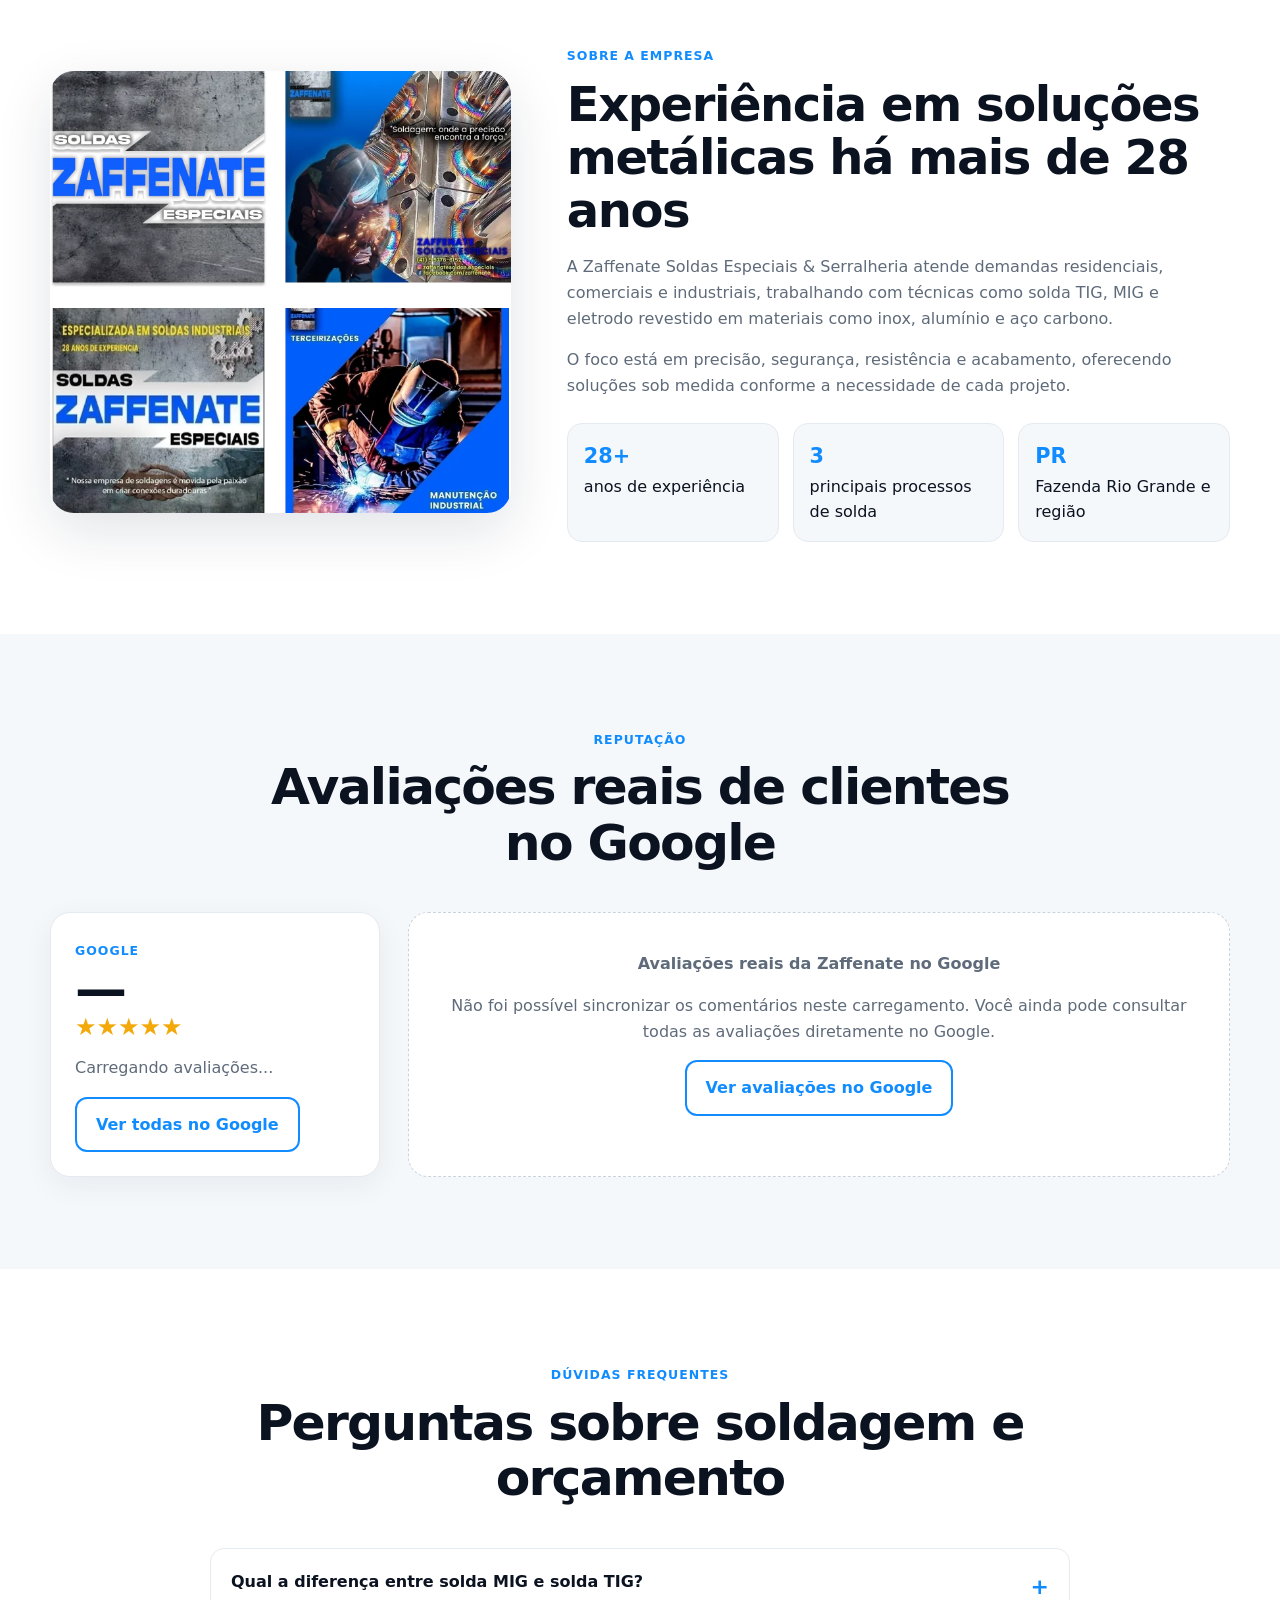
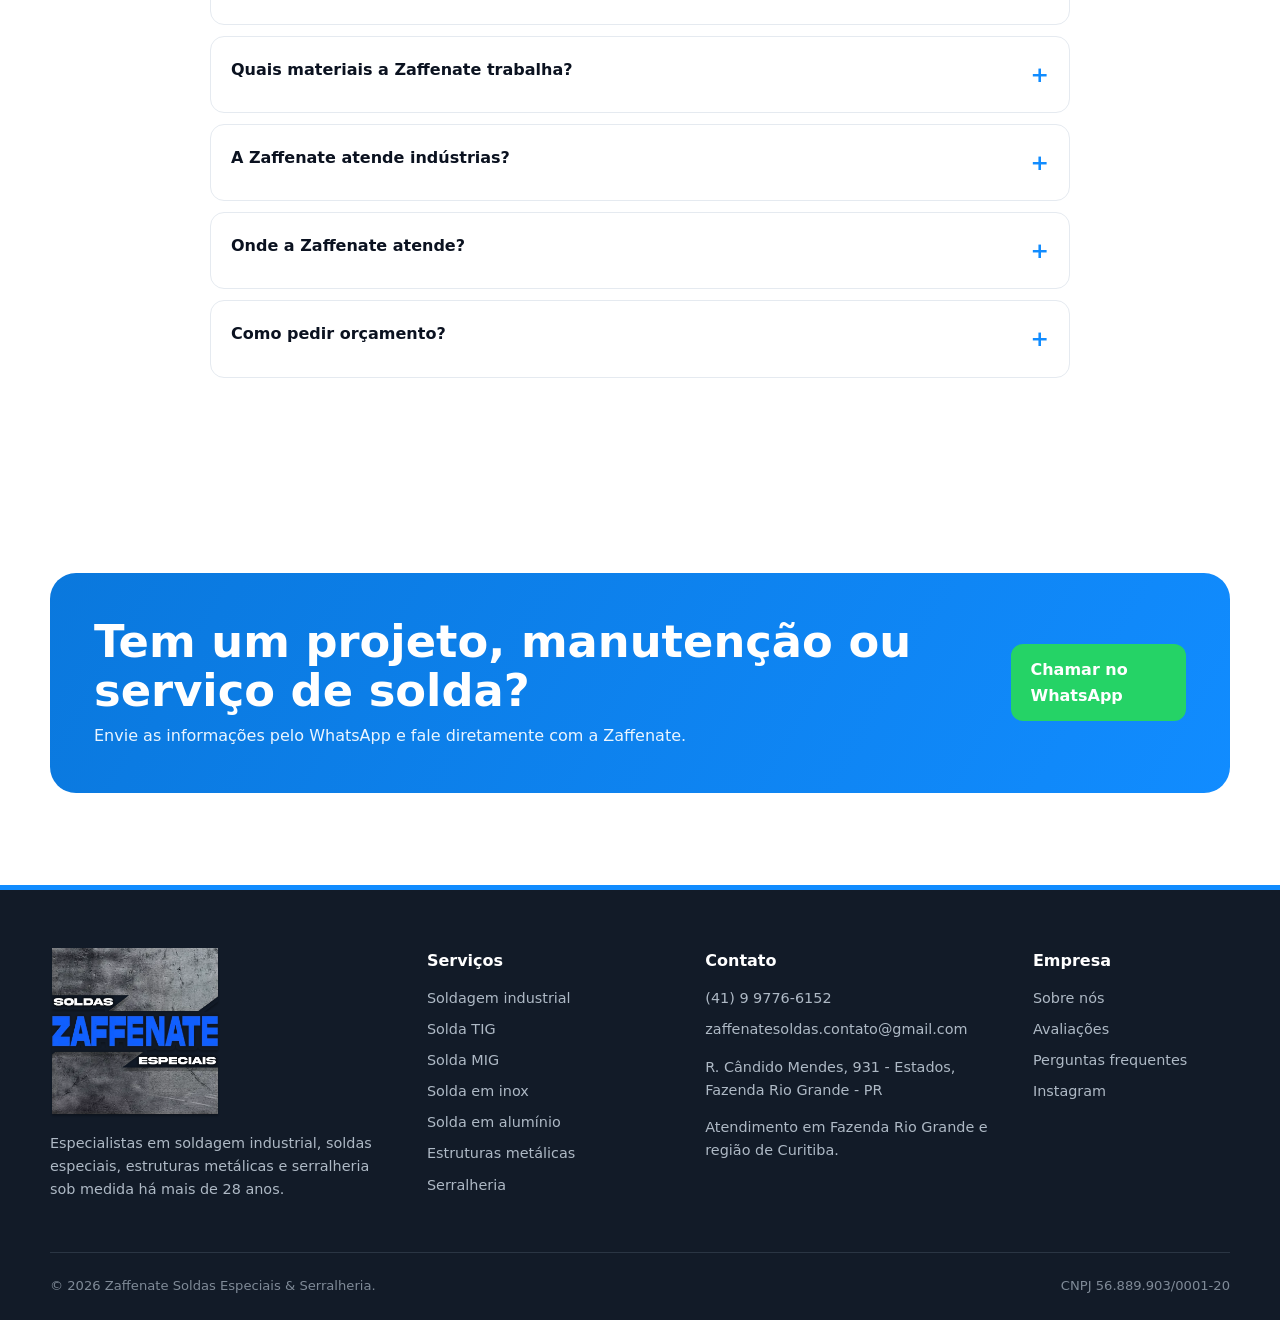
==== commit 27489a05: "Update index.html" ====
--- a/index.html
+++ b/index.html
@@ -18,7 +18,7 @@
 <section class="section" id="servicos"><div class="container"><div class="section-head"><span class="eyebrow">Serviços especializados</span><h2>Do reparo técnico à estrutura metálica completa</h2><p>Cada serviço agora possui uma página própria para facilitar a consulta, explicar aplicações e melhorar a relevância da Zaffenate nas buscas locais.</p></div><div class="service-grid"><article class="service-card"><div class="service-icon" aria-hidden="true">⚙</div><h3>Soldagem Industrial</h3><p>Soluções de soldagem para manutenção, fabricação e projetos industriais, com foco em precisão e resistência.</p><a class="text-link" href="/soldagem-industrial/">Conhecer serviço →</a></article><article class="service-card"><div class="service-icon" aria-hidden="true">T</div><h3>Solda TIG</h3><p>Soldagem de alta precisão e ótimo acabamento para inox, alumínio e peças que exigem controle técnico.</p><a class="text-link" href="/solda-tig/">Conhecer serviço →</a></article><article class="service-card"><div class="service-icon" aria-hidden="true">M</div><h3>Solda MIG</h3><p>Processo produtivo para aço carbono e diversas aplicações de fabricação e manutenção metálica.</p><a class="text-link" href="/solda-mig/">Conhecer serviço →</a></article><article class="service-card"><div class="service-icon" aria-hidden="true">I</div><h3>Solda em Inox</h3><p>Execução e reparo em aço inox com atenção ao acabamento, resistência e aplicação correta do processo.</p><a class="text-link" href="/solda-inox/">Conhecer serviço →</a></article><article class="service-card"><div class="service-icon" aria-hidden="true">A</div><h3>Solda em Alumínio</h3><p>Soldagem especializada para componentes e estruturas em alumínio, respeitando as particularidades do material.</p><a class="text-link" href="/solda-aluminio/">Conhecer serviço →</a></article><article class="service-card"><div class="service-icon" aria-hidden="true">▦</div><h3>Estruturas Metálicas</h3><p>Fabricação e montagem de soluções metálicas sob medida para demandas comerciais, industriais e residenciais.</p><a class="text-link" href="/estruturas-metalicas/">Conhecer serviço →</a></article><article class="service-card"><div class="service-icon" aria-hidden="true">◇</div><h3>Serralheria</h3><p>Portões, grades, corrimãos, mezaninos e outros projetos personalizados em metal.</p><a class="text-link" href="/serralheria/">Conhecer serviço →</a></article></div></div></section>
 <section class="section section-soft" id="trabalhos"><div class="container"><div class="section-head"><span class="eyebrow">Portfólio real</span><h2>Veja trabalhos realizados pela Zaffenate</h2><p>Galerias com serviços de soldagem industrial e serralheria executados pela empresa.</p></div><div class="gallery-grid"><article class="gallery-card" role="button" tabindex="0" data-gallery='[&quot;/src/industrial/1.jpeg&quot;, &quot;/src/industrial/2.jpeg&quot;, &quot;/src/industrial/3.jpeg&quot;, &quot;/src/industrial/4.jpeg&quot;, &quot;/src/industrial/5.jpeg&quot;, &quot;/src/industrial/6.jpeg&quot;, &quot;/src/industrial/7.jpeg&quot;, &quot;/src/industrial/8.jpeg&quot;, &quot;/src/industrial/9.jpeg&quot;, &quot;/src/industrial/10.jpeg&quot;, &quot;/src/industrial/11.jpeg&quot;, &quot;/src/industrial/12.jpeg&quot;, &quot;/src/industrial/13.jpeg&quot;, &quot;/src/industrial/14.jpeg&quot;, &quot;/src/industrial/15.jpeg&quot;, &quot;/src/industrial/16.jpeg&quot;, &quot;/src/industrial/17.jpeg&quot;, &quot;/src/industrial/18.jpeg&quot;]' data-title="Soldagem Industrial"><img src="/src/1.webp" width="800" height="500" loading="lazy" alt="Serviço de soldagem industrial realizado pela Zaffenate"><div class="gallery-content"><h3>Soldagem Industrial</h3><p>Ver galeria completa →</p></div></article><article class="gallery-card" role="button" tabindex="0" data-gallery='[&quot;/src/serralheria/1.jpeg&quot;, &quot;/src/serralheria/2.jpeg&quot;, &quot;/src/serralheria/3.jpeg&quot;, &quot;/src/serralheria/4.jpeg&quot;, &quot;/src/serralheria/5.jpeg&quot;, &quot;/src/serralheria/6.jpeg&quot;, &quot;/src/serralheria/7.jpeg&quot;, &quot;/src/serralheria/8.jpeg&quot;, &quot;/src/serralheria/9.jpeg&quot;, &quot;/src/serralheria/10.jpeg&quot;, &quot;/src/serralheria/11.jpeg&quot;, &quot;/src/serralheria/12.jpeg&quot;]' data-title="Serralheria"><img src="/src/2.webp" width="800" height="500" loading="lazy" alt="Serviço de serralheria realizado pela Zaffenate"><div class="gallery-content"><h3>Serralheria</h3><p>Ver galeria completa →</p></div></article></div></div></section>
 <section class="section" id="sobre"><div class="container about"><div class="about-img"><img src="/src/four.webp" width="701" height="673" loading="lazy" alt="Trabalhos e soldagem da Zaffenate"></div><div><span class="eyebrow">Sobre a empresa</span><h2>Experiência em soluções metálicas há mais de 28 anos</h2><p>A Zaffenate Soldas Especiais & Serralheria atende demandas residenciais, comerciais e industriais, trabalhando com técnicas como solda TIG, MIG e eletrodo revestido em materiais como inox, alumínio e aço carbono.</p><p>O foco está em precisão, segurança, resistência e acabamento, oferecendo soluções sob medida conforme a necessidade de cada projeto.</p><div class="metrics"><div class="metric"><strong>28+</strong><span>anos de experiência</span></div><div class="metric"><strong>3</strong><span>principais processos de solda</span></div><div class="metric"><strong>PR</strong><span>Fazenda Rio Grande e região</span></div></div></div></div></section>
-<section class="section section-soft" id="avaliacoes"><div class="container"><div class="section-head"><span class="eyebrow">Reputação</span><h2>Avaliações reais de clientes no Google</h2><p>Integração própria, sem TrustIndex. Os comentários exibidos abaixo são carregados diretamente do Google quando a API está disponível.</p></div><div class="reviews-wrap"><aside class="review-summary"><span class="eyebrow">Google</span><div class="review-score" data-review-score>—</div><div data-review-stars class="stars">★★★★★</div><p data-review-total>Carregando avaliações...</p><a class="btn btn-outline" data-google-reviews-link href="https://www.google.com/search?q=Zaffenate+Soldas+Especiais+%26+Serralheria" target="_blank" rel="noopener">Ver todas no Google</a></aside><div class="reviews-list" data-reviews-list><div class="review-empty">Carregando avaliações reais do Google…</div></div></div></div></section>
+<section class="section section-soft" id="avaliacoes"><div class="container"><div class="section-head"><span class="eyebrow">Reputação</span><h2>Avaliações reais de clientes no Google</h2></div><div class="reviews-wrap"><aside class="review-summary"><span class="eyebrow">Google</span><div class="review-score" data-review-score>—</div><div data-review-stars class="stars">★★★★★</div><p data-review-total>Carregando avaliações...</p><a class="btn btn-outline" data-google-reviews-link href="https://www.google.com/search?q=Zaffenate+Soldas+Especiais+%26+Serralheria" target="_blank" rel="noopener">Ver todas no Google</a></aside><div class="reviews-list" data-reviews-list><div class="review-empty">Carregando avaliações reais do Google…</div></div></div></div></section>
 <section class="section" id="faq"><div class="container"><div class="section-head"><span class="eyebrow">Dúvidas frequentes</span><h2>Perguntas sobre soldagem e orçamento</h2></div><div class="faq"><details><summary>Qual a diferença entre solda MIG e solda TIG?</summary><p>A solda MIG usa arame contínuo e costuma ser indicada quando produtividade é importante. A solda TIG utiliza eletrodo de tungstênio e oferece maior controle e acabamento, sendo muito utilizada em inox, alumínio e peças que exigem precisão.</p></details><details><summary>Quais materiais a Zaffenate trabalha?</summary><p>A empresa trabalha com aço inox, alumínio e aço carbono, aplicando solda TIG, MIG e eletrodo revestido conforme a necessidade do serviço.</p></details><details><summary>A Zaffenate atende indústrias?</summary><p>Sim. Soldagem industrial e soldas especiais fazem parte dos principais serviços da empresa, além de estruturas metálicas e serviços de serralheria.</p></details><details><summary>Onde a Zaffenate atende?</summary><p>A empresa está em Fazenda Rio Grande - PR e atende também a região de Curitiba e municípios próximos, conforme o tipo e o porte do serviço.</p></details><details><summary>Como pedir orçamento?</summary><p>Envie fotos, medidas e uma breve descrição pelo WhatsApp. Quanto mais informações sobre o serviço, mais fácil será entender a necessidade e orientar o orçamento.</p></details></div></div></section>
 <section class="section"><div class="container"><div class="cta-band"><div><h2>Tem um projeto, manutenção ou serviço de solda?</h2><p>Envie as informações pelo WhatsApp e fale diretamente com a Zaffenate.</p></div><a class="btn btn-whatsapp" href="https://wa.me/5541997766152?text=Olá%20Zaffenate,%20gostaria%20de%20solicitar%20um%20orçamento." target="_blank" rel="noopener">Chamar no WhatsApp</a></div></div></section>
 </main><footer class="footer"><div class="container"><div class="footer-grid"><div><img class="footer-logo" src="/src/logo2.webp" width="170" height="170" alt="Zaffenate"><p>Especialistas em soldagem industrial, soldas especiais, estruturas metálicas e serralheria sob medida há mais de 28 anos.</p></div><div><h3>Serviços</h3><a href="/soldagem-industrial/">Soldagem industrial</a><a href="/solda-tig/">Solda TIG</a><a href="/solda-mig/">Solda MIG</a><a href="/solda-inox/">Solda em inox</a><a href="/solda-aluminio/">Solda em alumínio</a><a href="/estruturas-metalicas/">Estruturas metálicas</a><a href="/serralheria/">Serralheria</a></div><div><h3>Contato</h3><a href="https://wa.me/5541997766152" target="_blank" rel="noopener">(41) 9 9776-6152</a><a href="mailto:zaffenatesoldas.contato@gmail.com">zaffenatesoldas.contato@gmail.com</a><p>R. Cândido Mendes, 931 - Estados, Fazenda Rio Grande - PR</p><p>Atendimento em Fazenda Rio Grande e região de Curitiba.</p></div><div><h3>Empresa</h3><a href="/#sobre">Sobre nós</a><a href="/#avaliacoes">Avaliações</a><a href="/#faq">Perguntas frequentes</a><a href="https://www.instagram.com/zaffenate.soldasespeciais" target="_blank" rel="noopener">Instagram</a></div></div><div class="footer-bottom"><span>© <span data-year>2026</span> Zaffenate Soldas Especiais & Serralheria.</span><span>CNPJ 56.889.903/0001-20</span></div></div></footer><a class="whatsapp-float" href="https://wa.me/5541997766152?text=Olá%20Zaffenate,%20gostaria%20de%20um%20orçamento." target="_blank" rel="noopener" aria-label="Falar com a Zaffenate no WhatsApp">↗</a><script src="/assets/site.js" defer></script><div class="modal" data-gallery-modal aria-modal="true" role="dialog"><div class="modal-panel"><button class="modal-close" data-close aria-label="Fechar">×</button><h2 data-gallery-title>Galeria</h2><img data-gallery-image src="" alt=""><div class="modal-nav"><button data-prev>← Anterior</button><span data-gallery-count></span><button data-next>Próxima →</button></div></div></div><script src="/assets/reviews-config.js" defer></script><script src="/assets/reviews.js" defer></script></body></html>
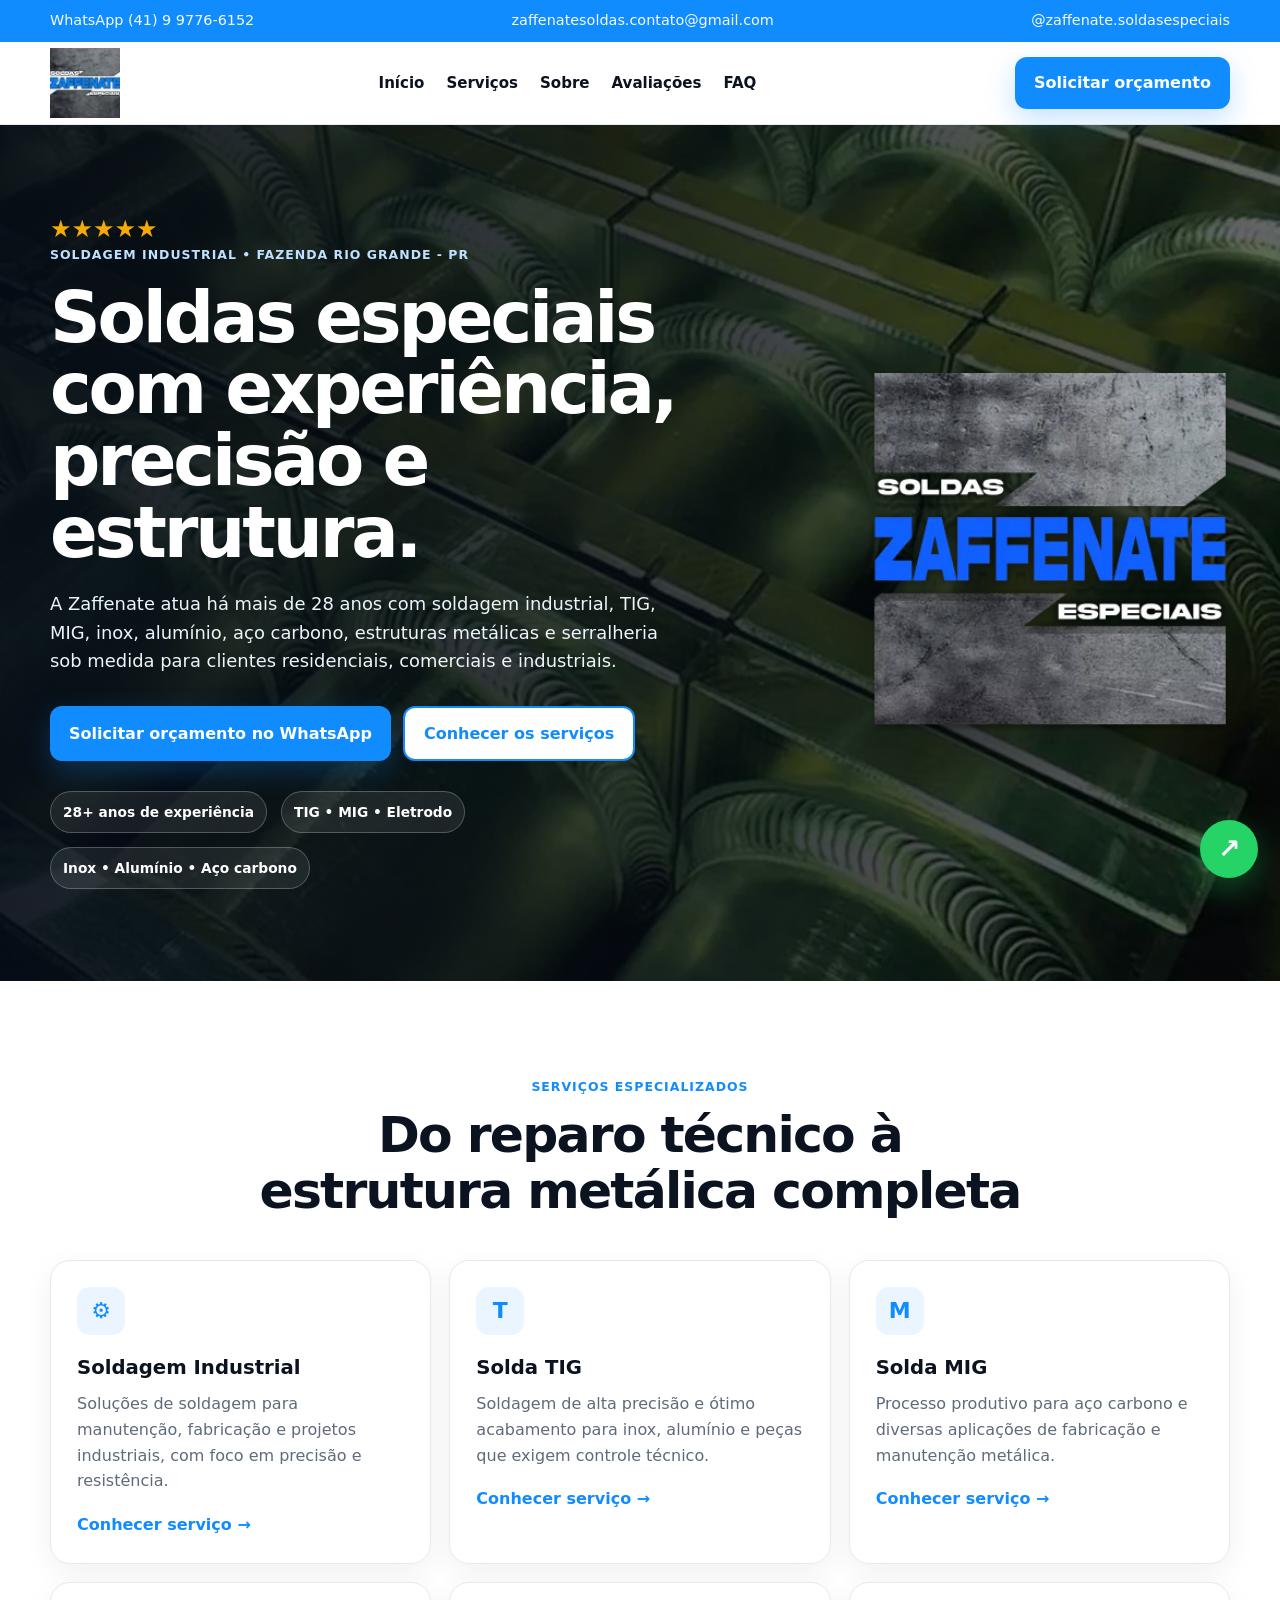
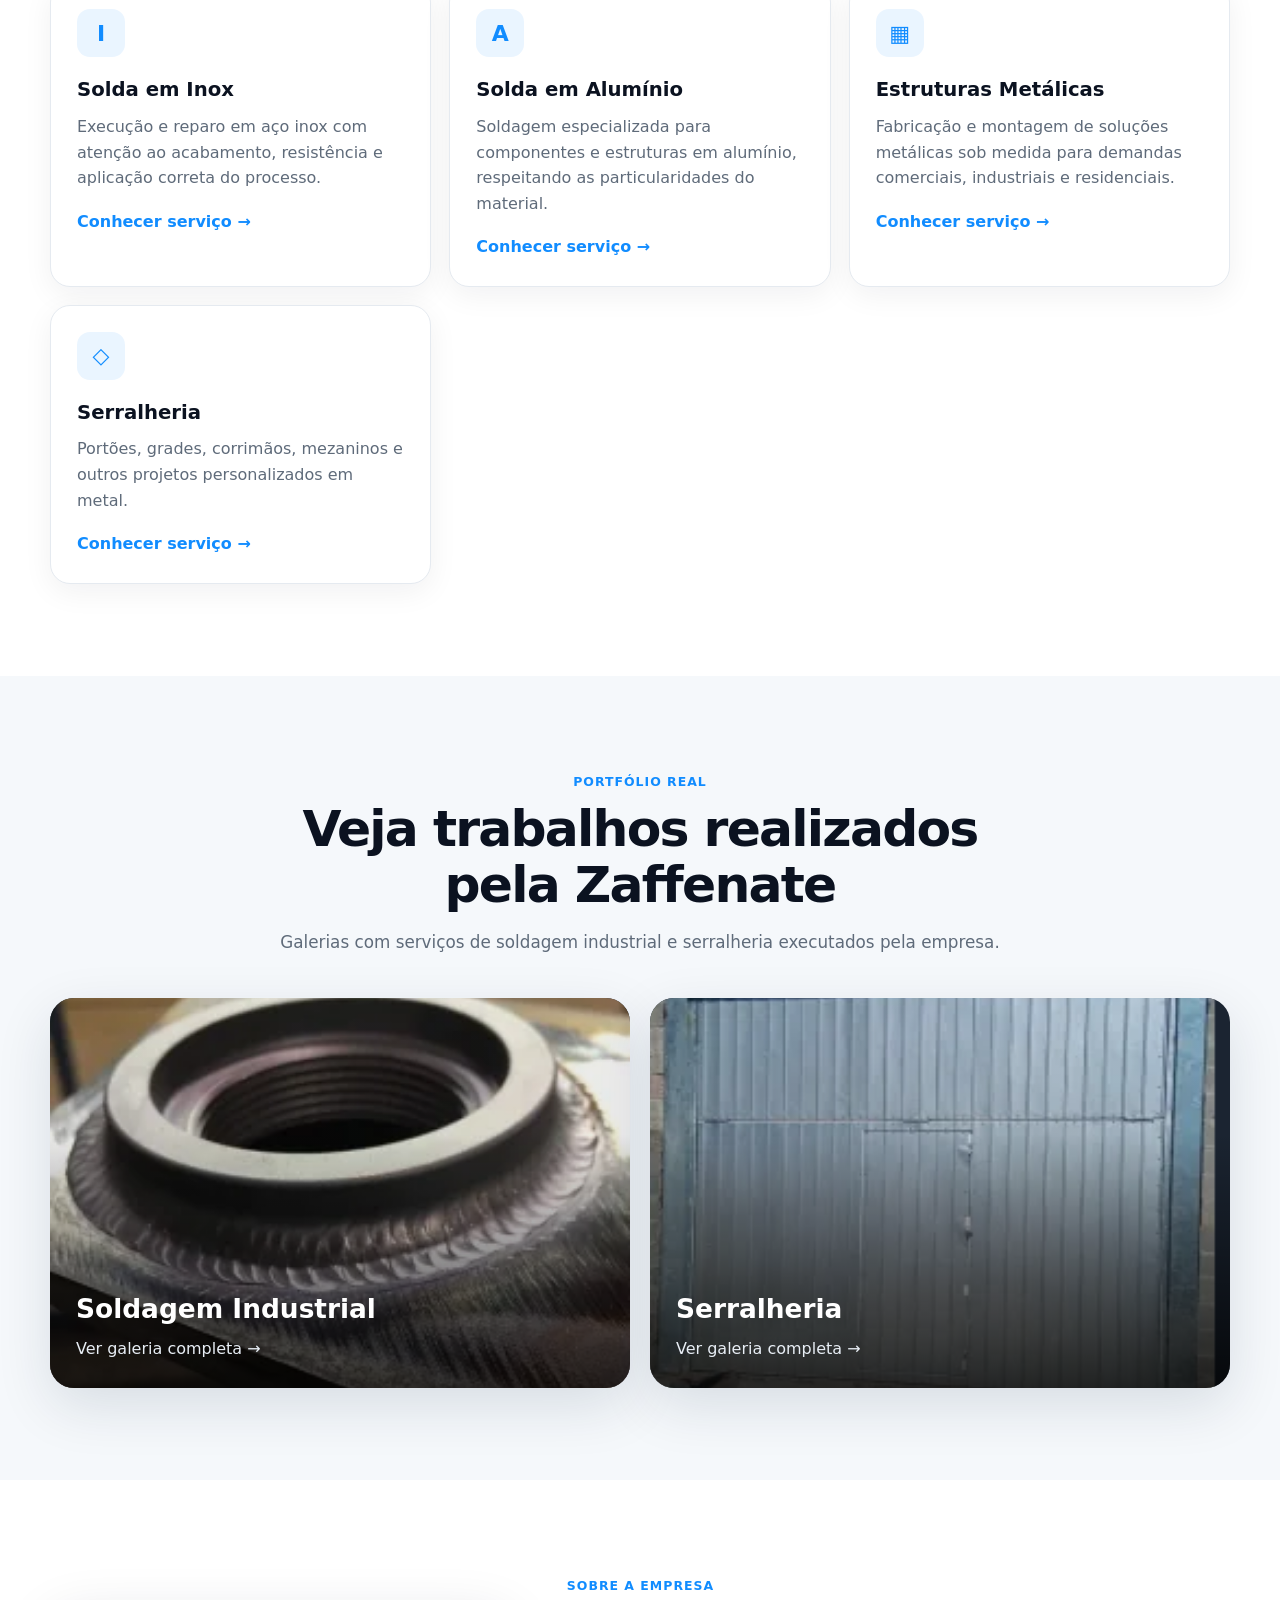
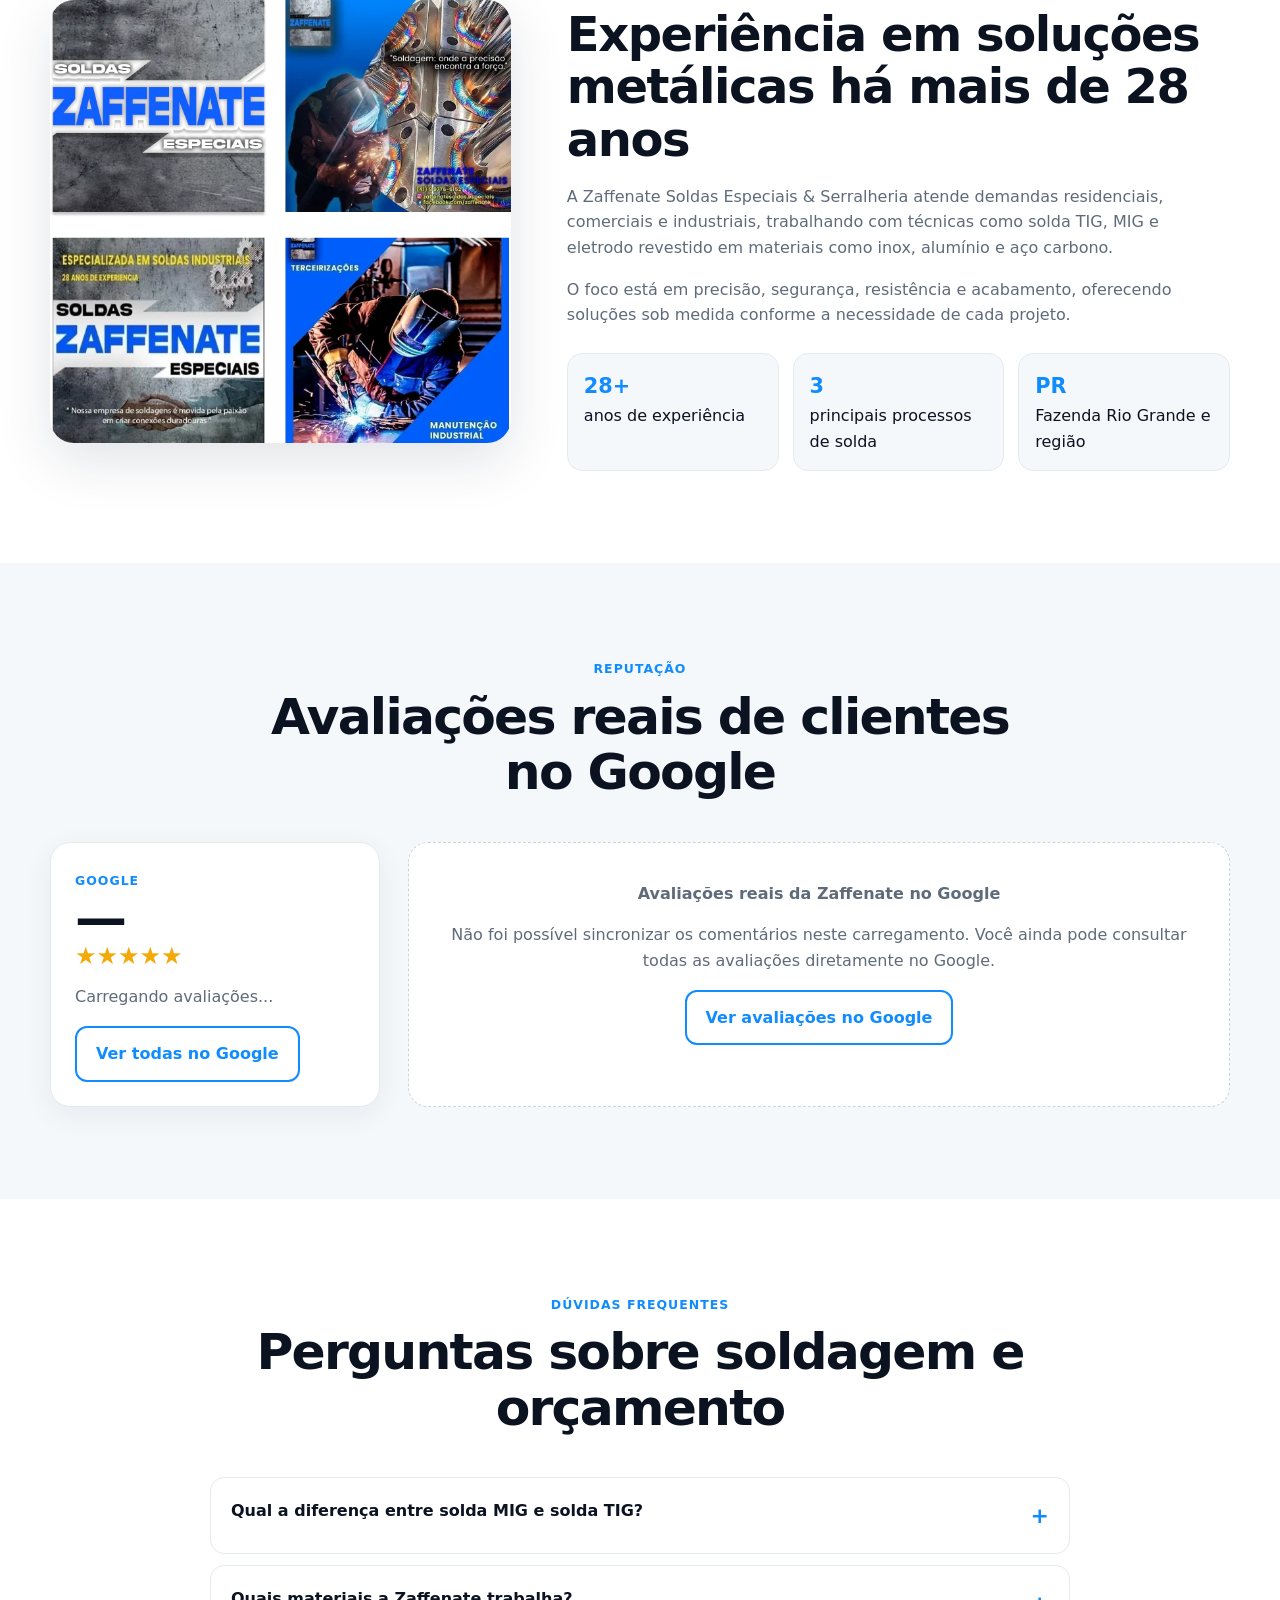
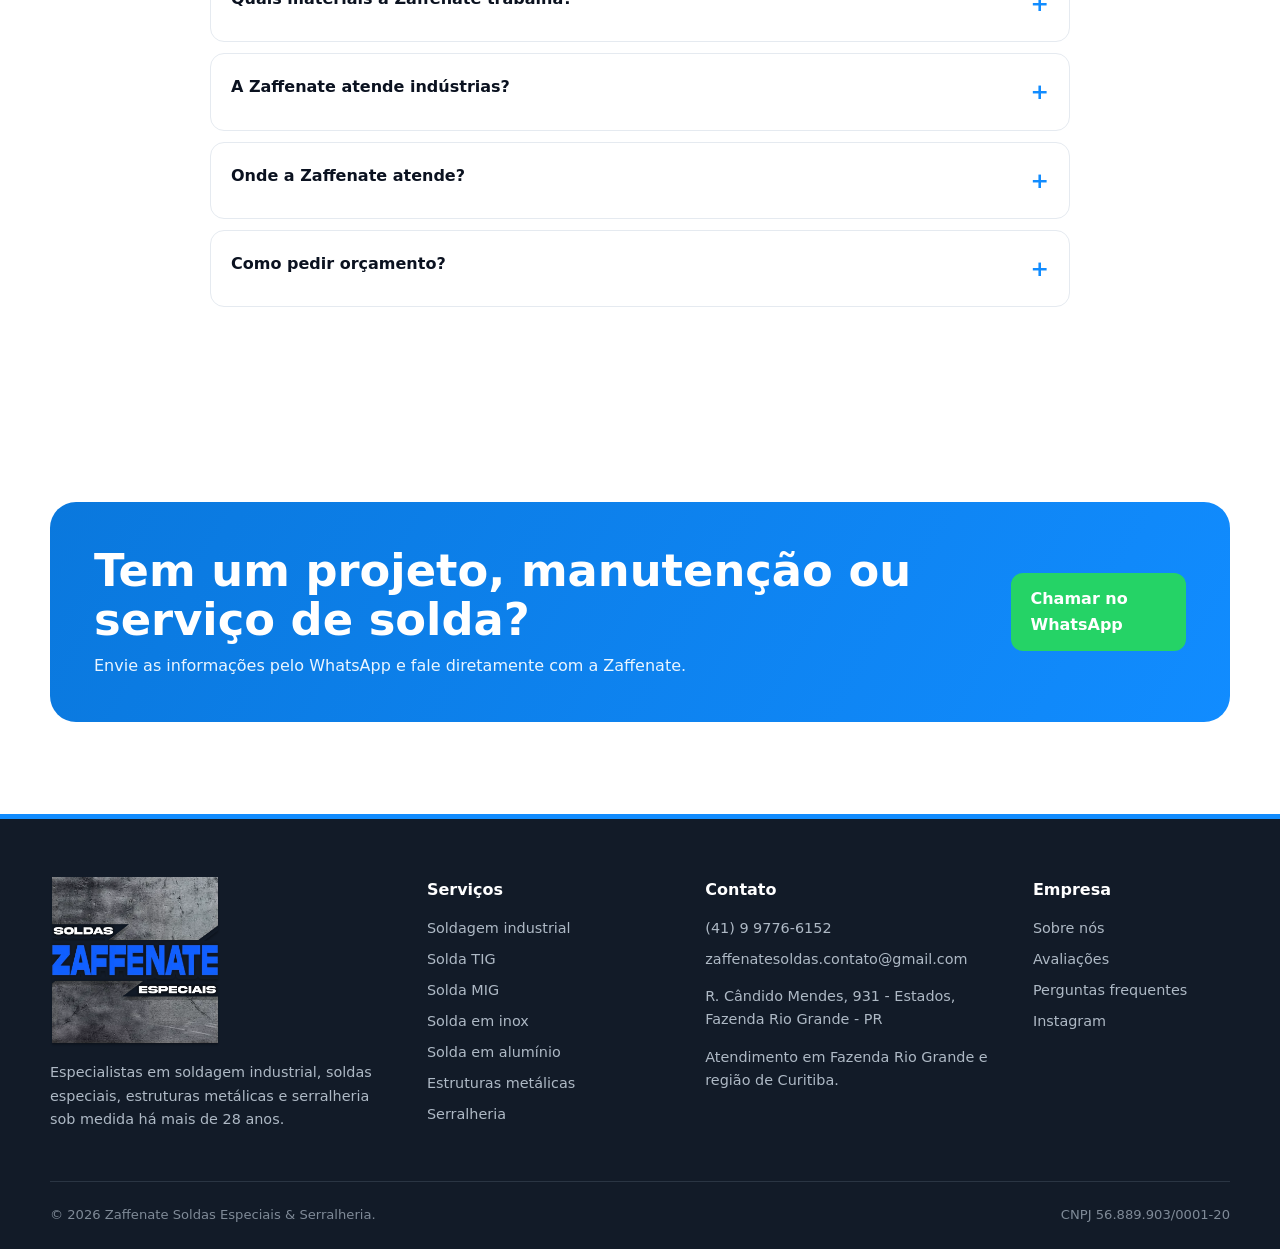
==== commit ce6a8ffc: "Update index.html" ====
--- a/index.html
+++ b/index.html
@@ -15,7 +15,7 @@
 <div class="topbar"><div class="container"><a href="https://wa.me/5541997766152" target="_blank" rel="noopener">WhatsApp (41) 9 9776-6152</a><a href="mailto:zaffenatesoldas.contato@gmail.com">zaffenatesoldas.contato@gmail.com</a><a href="https://www.instagram.com/zaffenate.soldasespeciais" target="_blank" rel="noopener">@zaffenate.soldasespeciais</a></div></div>
 <header class="nav"><div class="container nav-row"><a class="brand" href="/" aria-label="Zaffenate — Início"><img src="/src/logo.webp" width="70" height="70" alt="Zaffenate Soldas Especiais"></a><nav class="nav-links" data-nav aria-label="Navegação principal"><a href="/">Início</a><a href="/#servicos">Serviços</a><a href="/#sobre">Sobre</a><a href="/#avaliacoes">Avaliações</a><a href="/#faq">FAQ</a></nav><a class="nav-cta" href="https://wa.me/5541997766152?text=Olá%20Zaffenate,%20gostaria%20de%20solicitar%20um%20orçamento." target="_blank" rel="noopener">Solicitar orçamento</a><button class="mobile-toggle" data-menu aria-label="Abrir menu" aria-expanded="false">☰</button></div></header><main id="conteudo">
 <section class="hero"><div class="container hero-grid"><div><div class="stars" aria-label="Excelente avaliação no Google">★★★★★</div><span class="eyebrow">Soldagem industrial • Fazenda Rio Grande - PR</span><h1>Soldas especiais com experiência, precisão e estrutura.</h1><p>A Zaffenate atua há mais de 28 anos com soldagem industrial, TIG, MIG, inox, alumínio, aço carbono, estruturas metálicas e serralheria sob medida para clientes residenciais, comerciais e industriais.</p><div class="hero-actions"><a class="btn btn-primary" href="https://wa.me/5541997766152?text=Olá%20Zaffenate,%20gostaria%20de%20solicitar%20um%20orçamento." target="_blank" rel="noopener">Solicitar orçamento no WhatsApp</a><a class="btn btn-outline" href="#servicos">Conhecer os serviços</a></div><div class="hero-proof"><span class="proof-chip">28+ anos de experiência</span><span class="proof-chip">TIG • MIG • Eletrodo</span><span class="proof-chip">Inox • Alumínio • Aço carbono</span></div></div><img class="hero-logo" src="/src/logo2.webp" width="360" height="360" alt="Zaffenate Soldas Especiais"></div></section>
-<section class="section" id="servicos"><div class="container"><div class="section-head"><span class="eyebrow">Serviços especializados</span><h2>Do reparo técnico à estrutura metálica completa</h2><p>Cada serviço agora possui uma página própria para facilitar a consulta, explicar aplicações e melhorar a relevância da Zaffenate nas buscas locais.</p></div><div class="service-grid"><article class="service-card"><div class="service-icon" aria-hidden="true">⚙</div><h3>Soldagem Industrial</h3><p>Soluções de soldagem para manutenção, fabricação e projetos industriais, com foco em precisão e resistência.</p><a class="text-link" href="/soldagem-industrial/">Conhecer serviço →</a></article><article class="service-card"><div class="service-icon" aria-hidden="true">T</div><h3>Solda TIG</h3><p>Soldagem de alta precisão e ótimo acabamento para inox, alumínio e peças que exigem controle técnico.</p><a class="text-link" href="/solda-tig/">Conhecer serviço →</a></article><article class="service-card"><div class="service-icon" aria-hidden="true">M</div><h3>Solda MIG</h3><p>Processo produtivo para aço carbono e diversas aplicações de fabricação e manutenção metálica.</p><a class="text-link" href="/solda-mig/">Conhecer serviço →</a></article><article class="service-card"><div class="service-icon" aria-hidden="true">I</div><h3>Solda em Inox</h3><p>Execução e reparo em aço inox com atenção ao acabamento, resistência e aplicação correta do processo.</p><a class="text-link" href="/solda-inox/">Conhecer serviço →</a></article><article class="service-card"><div class="service-icon" aria-hidden="true">A</div><h3>Solda em Alumínio</h3><p>Soldagem especializada para componentes e estruturas em alumínio, respeitando as particularidades do material.</p><a class="text-link" href="/solda-aluminio/">Conhecer serviço →</a></article><article class="service-card"><div class="service-icon" aria-hidden="true">▦</div><h3>Estruturas Metálicas</h3><p>Fabricação e montagem de soluções metálicas sob medida para demandas comerciais, industriais e residenciais.</p><a class="text-link" href="/estruturas-metalicas/">Conhecer serviço →</a></article><article class="service-card"><div class="service-icon" aria-hidden="true">◇</div><h3>Serralheria</h3><p>Portões, grades, corrimãos, mezaninos e outros projetos personalizados em metal.</p><a class="text-link" href="/serralheria/">Conhecer serviço →</a></article></div></div></section>
+<section class="section" id="servicos"><div class="container"><div class="section-head"><span class="eyebrow">Serviços especializados</span><h2>Do reparo técnico à estrutura metálica completa</h2></div><div class="service-grid"><article class="service-card"><div class="service-icon" aria-hidden="true">⚙</div><h3>Soldagem Industrial</h3><p>Soluções de soldagem para manutenção, fabricação e projetos industriais, com foco em precisão e resistência.</p><a class="text-link" href="/soldagem-industrial/">Conhecer serviço →</a></article><article class="service-card"><div class="service-icon" aria-hidden="true">T</div><h3>Solda TIG</h3><p>Soldagem de alta precisão e ótimo acabamento para inox, alumínio e peças que exigem controle técnico.</p><a class="text-link" href="/solda-tig/">Conhecer serviço →</a></article><article class="service-card"><div class="service-icon" aria-hidden="true">M</div><h3>Solda MIG</h3><p>Processo produtivo para aço carbono e diversas aplicações de fabricação e manutenção metálica.</p><a class="text-link" href="/solda-mig/">Conhecer serviço →</a></article><article class="service-card"><div class="service-icon" aria-hidden="true">I</div><h3>Solda em Inox</h3><p>Execução e reparo em aço inox com atenção ao acabamento, resistência e aplicação correta do processo.</p><a class="text-link" href="/solda-inox/">Conhecer serviço →</a></article><article class="service-card"><div class="service-icon" aria-hidden="true">A</div><h3>Solda em Alumínio</h3><p>Soldagem especializada para componentes e estruturas em alumínio, respeitando as particularidades do material.</p><a class="text-link" href="/solda-aluminio/">Conhecer serviço →</a></article><article class="service-card"><div class="service-icon" aria-hidden="true">▦</div><h3>Estruturas Metálicas</h3><p>Fabricação e montagem de soluções metálicas sob medida para demandas comerciais, industriais e residenciais.</p><a class="text-link" href="/estruturas-metalicas/">Conhecer serviço →</a></article><article class="service-card"><div class="service-icon" aria-hidden="true">◇</div><h3>Serralheria</h3><p>Portões, grades, corrimãos, mezaninos e outros projetos personalizados em metal.</p><a class="text-link" href="/serralheria/">Conhecer serviço →</a></article></div></div></section>
 <section class="section section-soft" id="trabalhos"><div class="container"><div class="section-head"><span class="eyebrow">Portfólio real</span><h2>Veja trabalhos realizados pela Zaffenate</h2><p>Galerias com serviços de soldagem industrial e serralheria executados pela empresa.</p></div><div class="gallery-grid"><article class="gallery-card" role="button" tabindex="0" data-gallery='[&quot;/src/industrial/1.jpeg&quot;, &quot;/src/industrial/2.jpeg&quot;, &quot;/src/industrial/3.jpeg&quot;, &quot;/src/industrial/4.jpeg&quot;, &quot;/src/industrial/5.jpeg&quot;, &quot;/src/industrial/6.jpeg&quot;, &quot;/src/industrial/7.jpeg&quot;, &quot;/src/industrial/8.jpeg&quot;, &quot;/src/industrial/9.jpeg&quot;, &quot;/src/industrial/10.jpeg&quot;, &quot;/src/industrial/11.jpeg&quot;, &quot;/src/industrial/12.jpeg&quot;, &quot;/src/industrial/13.jpeg&quot;, &quot;/src/industrial/14.jpeg&quot;, &quot;/src/industrial/15.jpeg&quot;, &quot;/src/industrial/16.jpeg&quot;, &quot;/src/industrial/17.jpeg&quot;, &quot;/src/industrial/18.jpeg&quot;]' data-title="Soldagem Industrial"><img src="/src/1.webp" width="800" height="500" loading="lazy" alt="Serviço de soldagem industrial realizado pela Zaffenate"><div class="gallery-content"><h3>Soldagem Industrial</h3><p>Ver galeria completa →</p></div></article><article class="gallery-card" role="button" tabindex="0" data-gallery='[&quot;/src/serralheria/1.jpeg&quot;, &quot;/src/serralheria/2.jpeg&quot;, &quot;/src/serralheria/3.jpeg&quot;, &quot;/src/serralheria/4.jpeg&quot;, &quot;/src/serralheria/5.jpeg&quot;, &quot;/src/serralheria/6.jpeg&quot;, &quot;/src/serralheria/7.jpeg&quot;, &quot;/src/serralheria/8.jpeg&quot;, &quot;/src/serralheria/9.jpeg&quot;, &quot;/src/serralheria/10.jpeg&quot;, &quot;/src/serralheria/11.jpeg&quot;, &quot;/src/serralheria/12.jpeg&quot;]' data-title="Serralheria"><img src="/src/2.webp" width="800" height="500" loading="lazy" alt="Serviço de serralheria realizado pela Zaffenate"><div class="gallery-content"><h3>Serralheria</h3><p>Ver galeria completa →</p></div></article></div></div></section>
 <section class="section" id="sobre"><div class="container about"><div class="about-img"><img src="/src/four.webp" width="701" height="673" loading="lazy" alt="Trabalhos e soldagem da Zaffenate"></div><div><span class="eyebrow">Sobre a empresa</span><h2>Experiência em soluções metálicas há mais de 28 anos</h2><p>A Zaffenate Soldas Especiais & Serralheria atende demandas residenciais, comerciais e industriais, trabalhando com técnicas como solda TIG, MIG e eletrodo revestido em materiais como inox, alumínio e aço carbono.</p><p>O foco está em precisão, segurança, resistência e acabamento, oferecendo soluções sob medida conforme a necessidade de cada projeto.</p><div class="metrics"><div class="metric"><strong>28+</strong><span>anos de experiência</span></div><div class="metric"><strong>3</strong><span>principais processos de solda</span></div><div class="metric"><strong>PR</strong><span>Fazenda Rio Grande e região</span></div></div></div></div></section>
 <section class="section section-soft" id="avaliacoes"><div class="container"><div class="section-head"><span class="eyebrow">Reputação</span><h2>Avaliações reais de clientes no Google</h2></div><div class="reviews-wrap"><aside class="review-summary"><span class="eyebrow">Google</span><div class="review-score" data-review-score>—</div><div data-review-stars class="stars">★★★★★</div><p data-review-total>Carregando avaliações...</p><a class="btn btn-outline" data-google-reviews-link href="https://www.google.com/search?q=Zaffenate+Soldas+Especiais+%26+Serralheria" target="_blank" rel="noopener">Ver todas no Google</a></aside><div class="reviews-list" data-reviews-list><div class="review-empty">Carregando avaliações reais do Google…</div></div></div></div></section>
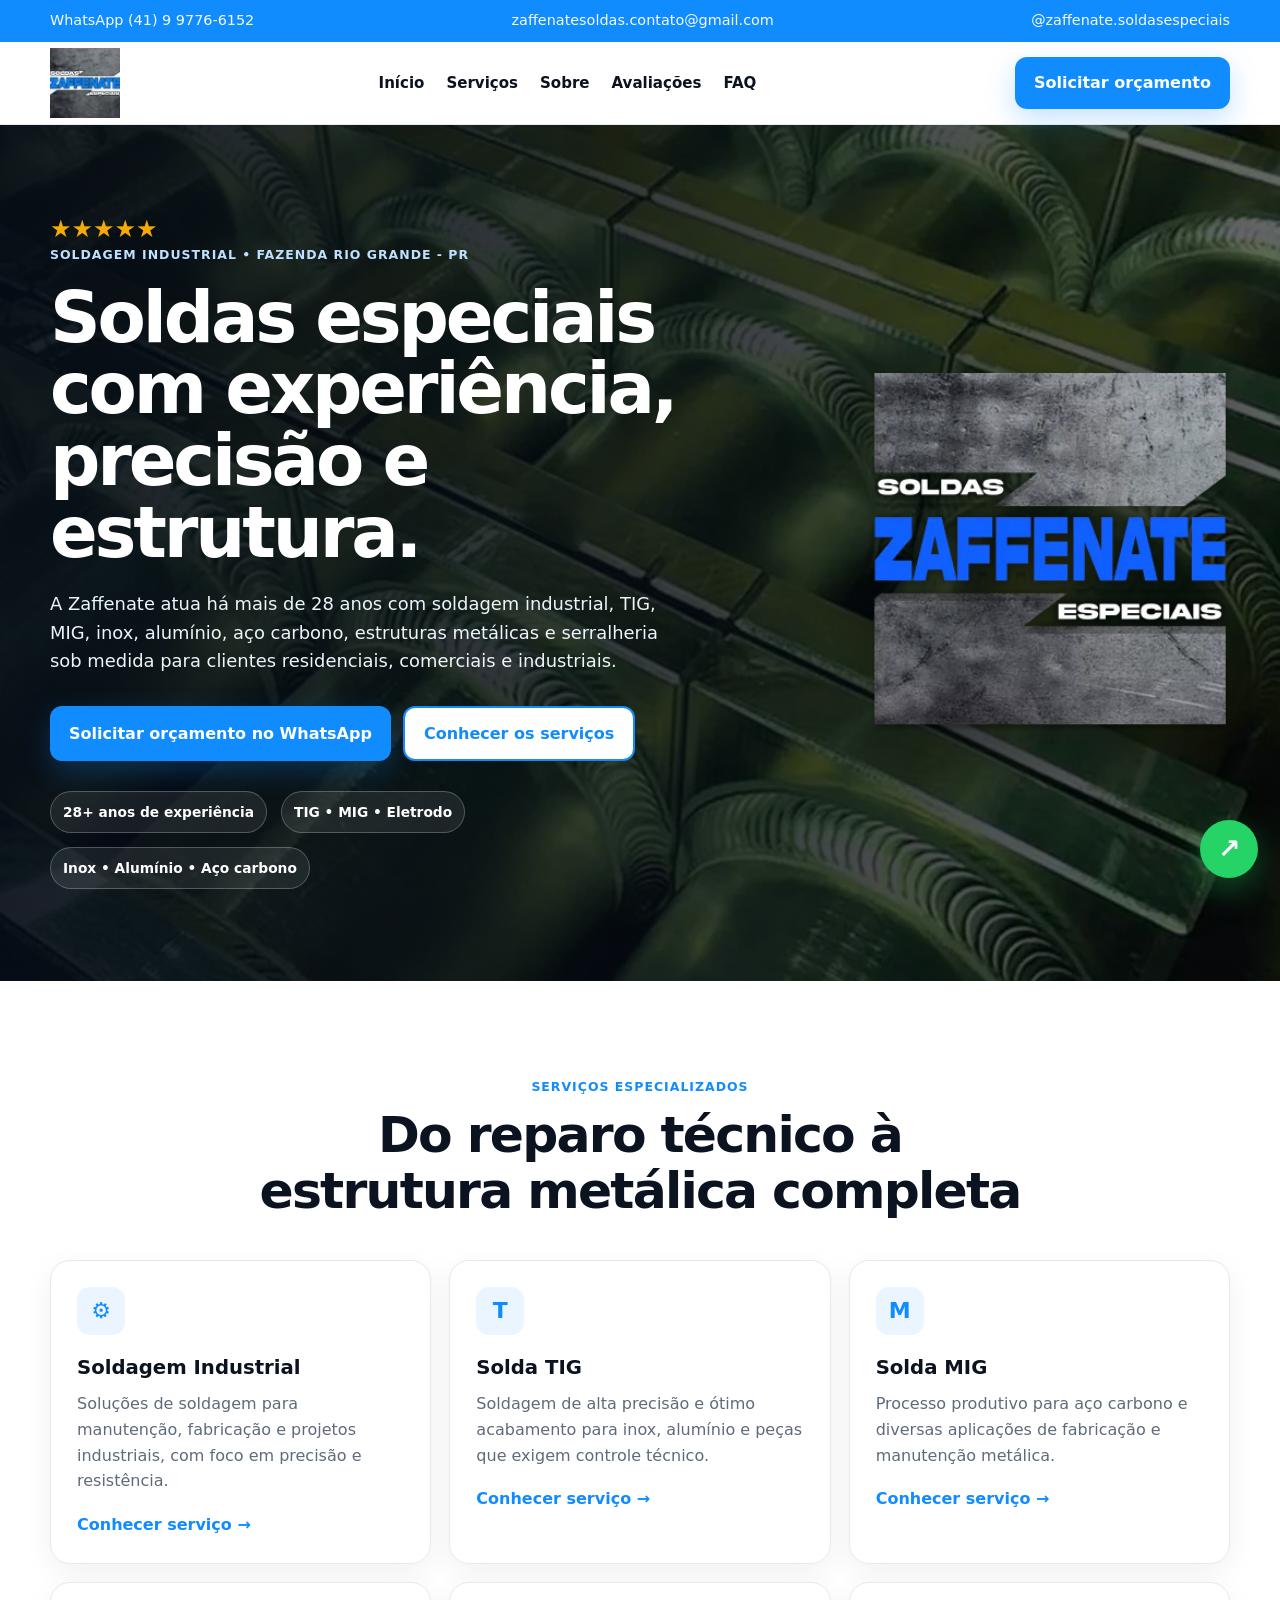
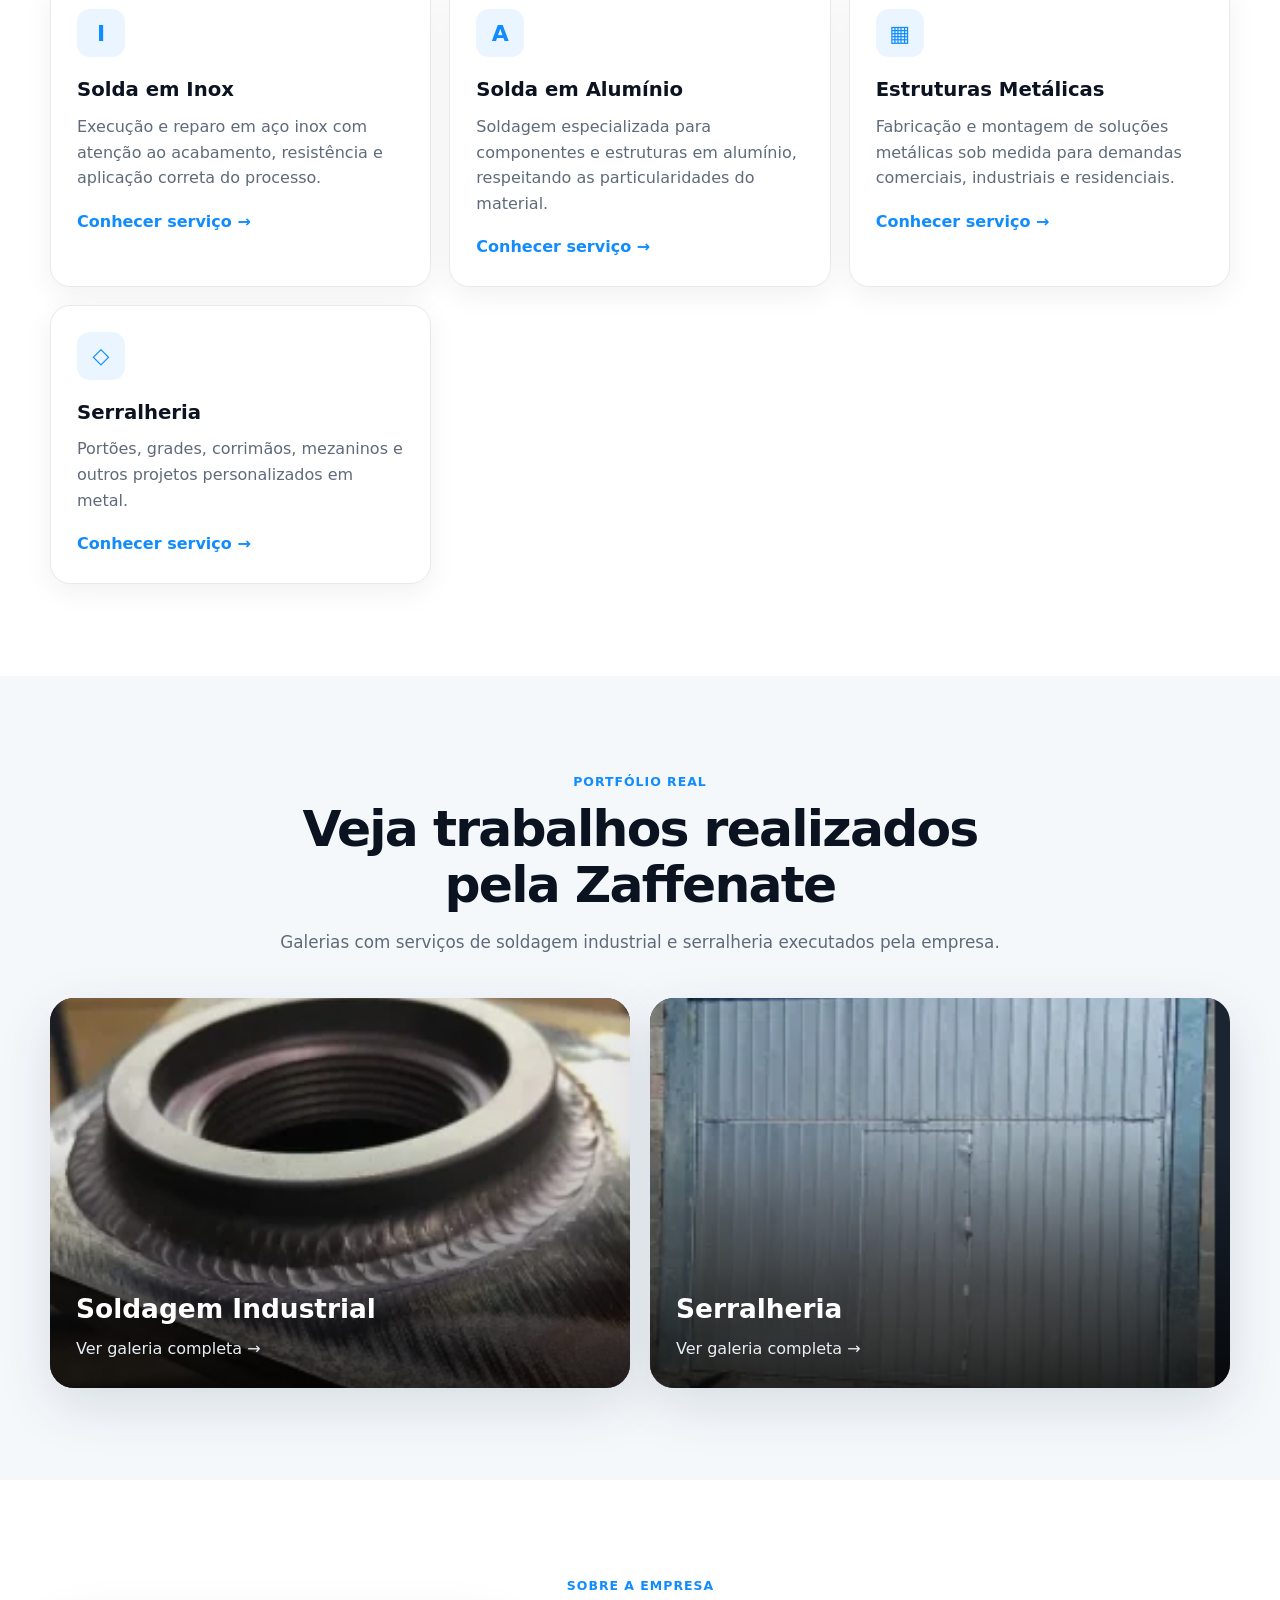
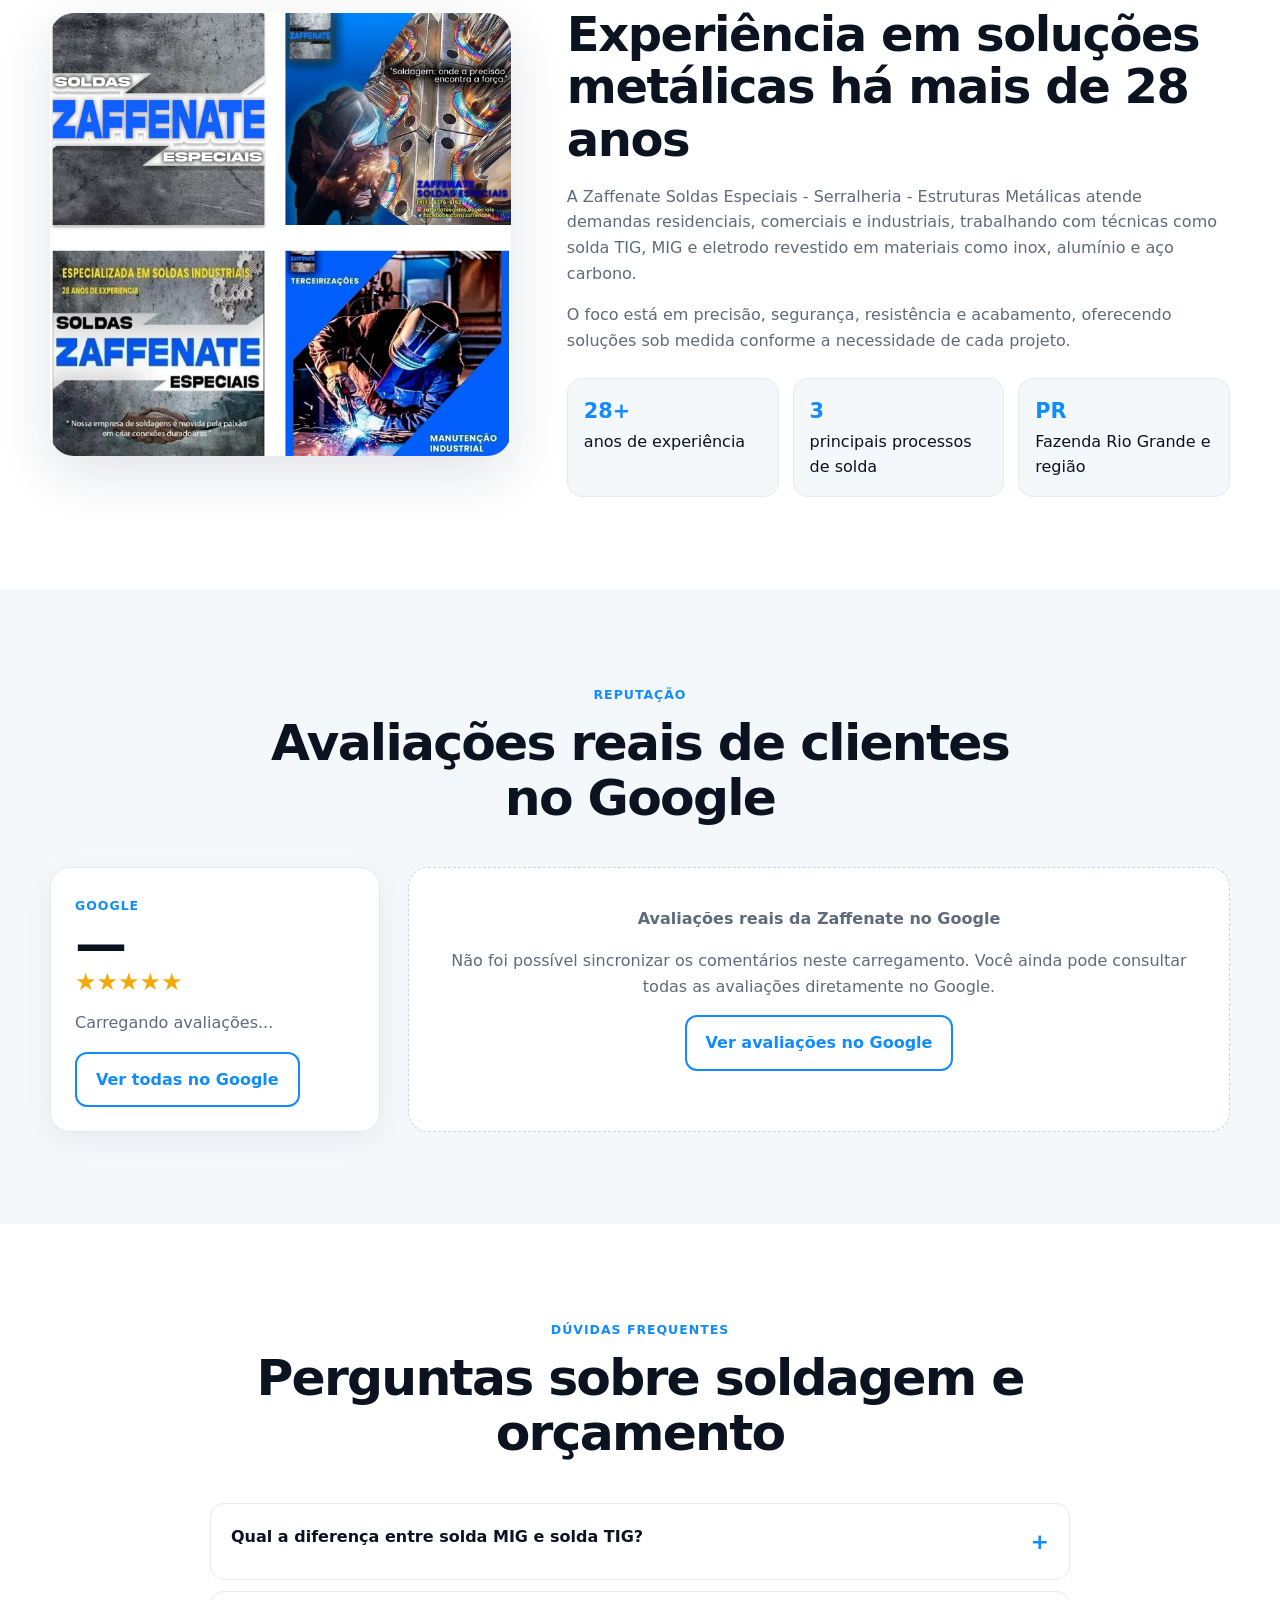
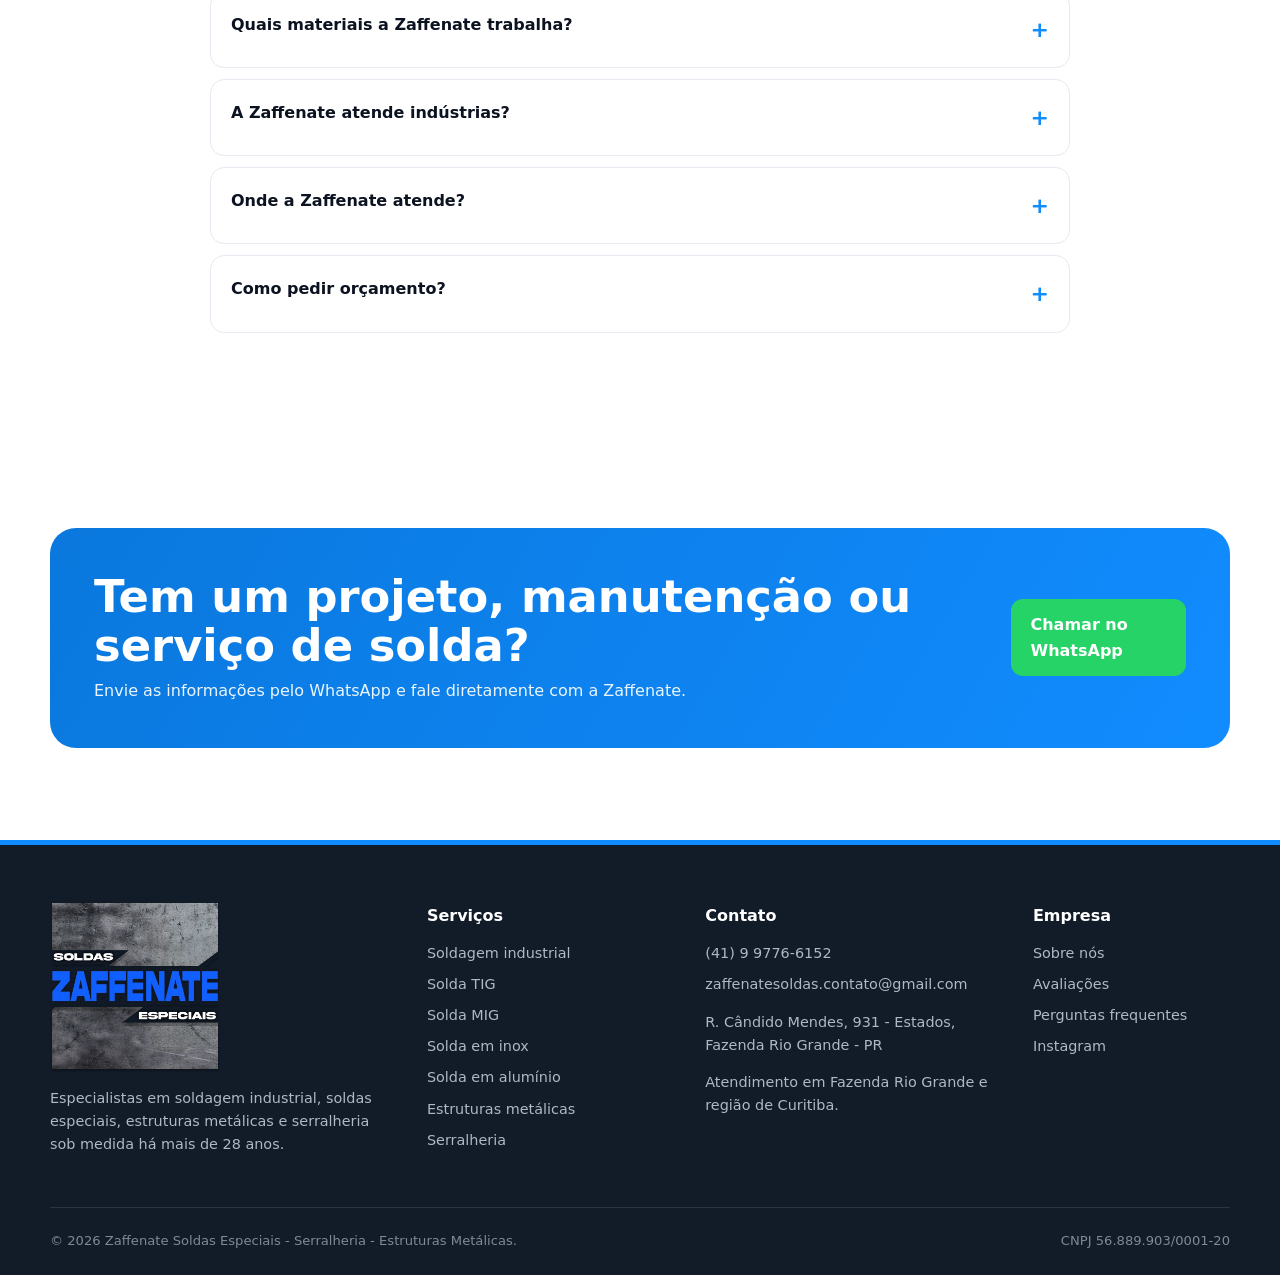
==== commit 841f0e05: "Update index.html" ====
--- a/index.html
+++ b/index.html
@@ -1,24 +1,239 @@
-<!doctype html><html lang="pt-BR"><head>
-<meta charset="UTF-8"><meta name="viewport" content="width=device-width,initial-scale=1">
-<title>Zaffenate | Soldagem Industrial e Soldas Especiais em Fazenda Rio Grande</title>
-<meta name="description" content="Soldas especiais e soldagem industrial em inox, alumínio e aço carbono. Mais de 28 anos de experiência em TIG, MIG, estruturas metálicas e serralheria em Fazenda Rio Grande e região de Curitiba."><meta name="robots" content="index,follow,max-image-preview:large,max-snippet:-1,max-video-preview:-1">
-<meta name="author" content="Zaffenate Soldas Especiais & Serralheria"><meta name="theme-color" content="#118CFF"><link rel="canonical" href="https://www.zaffenate.com.br/">
-<meta name="google-site-verification" content="p5LC3qRKPPo0D-0eTVybH2KgueENcQYyh-4aY3W6buY">
-<meta property="og:type" content="website"><meta property="og:site_name" content="Zaffenate Soldas Especiais & Serralheria"><meta property="og:title" content="Zaffenate | Soldagem Industrial e Soldas Especiais em Fazenda Rio Grande"><meta property="og:description" content="Soldas especiais e soldagem industrial em inox, alumínio e aço carbono. Mais de 28 anos de experiência em TIG, MIG, estruturas metálicas e serralheria em Fazenda Rio Grande e região de Curitiba."><meta property="og:url" content="https://www.zaffenate.com.br/"><meta property="og:image" content="https://www.zaffenate.com.br/src/bg.webp"><meta property="og:locale" content="pt_BR">
-<meta name="twitter:card" content="summary_large_image"><meta name="twitter:title" content="Zaffenate | Soldagem Industrial e Soldas Especiais em Fazenda Rio Grande"><meta name="twitter:description" content="Soldas especiais e soldagem industrial em inox, alumínio e aço carbono. Mais de 28 anos de experiência em TIG, MIG, estruturas metálicas e serralheria em Fazenda Rio Grande e região de Curitiba."><meta name="twitter:image" content="https://www.zaffenate.com.br/src/bg.webp">
-<link rel="icon" href="/src/logo2.png" type="image/png"><link rel="apple-touch-icon" href="/src/logo2.png"><link rel="manifest" href="/manifest.webmanifest">
-<link rel="preload" as="image" href="/src/bg.webp" fetchpriority="high"><link rel="stylesheet" href="/assets/site.css">
-<script async src="https://www.googletagmanager.com/gtag/js?id=G-VL4V1VJZNK"></script><script>window.dataLayer=window.dataLayer||[];function gtag(){dataLayer.push(arguments)}gtag('js',new Date());gtag('config','G-VL4V1VJZNK',{'anonymize_ip':true});</script>
-<script type="application/ld+json">{"@context":"https://schema.org","@graph":[{"@type":"LocalBusiness","@id":"https://www.zaffenate.com.br/#organization","name":"Zaffenate Soldas Especiais & Serralheria","url":"https://www.zaffenate.com.br/","image":"https://www.zaffenate.com.br/src/logo2.webp","logo":"https://www.zaffenate.com.br/src/logo2.webp","telephone":"+5541997766152","email":"zaffenatesoldas.contato@gmail.com","priceRange":"$$","taxID":"56.889.903/0001-20","description":"Empresa especializada em soldagem industrial, soldas especiais, estruturas metálicas e serralheria sob medida, com mais de 28 anos de experiência.","address":{"@type":"PostalAddress","streetAddress":"R. Cândido Mendes, 931 - Estados","addressLocality":"Fazenda Rio Grande","addressRegion":"PR","addressCountry":"BR"},"areaServed":["Fazenda Rio Grande","Curitiba","São José dos Pinhais","Araucária","Mandirituba"],"sameAs":["https://www.instagram.com/zaffenate.soldasespeciais"]},{"@type":"WebSite","@id":"https://www.zaffenate.com.br/#website","url":"https://www.zaffenate.com.br/","name":"Zaffenate Soldas Especiais & Serralheria","inLanguage":"pt-BR"}]}</script>
+<!doctype html>
+<html lang="pt-BR">
+
+<head>
+    <meta charset="UTF-8">
+    <meta name="viewport" content="width=device-width,initial-scale=1">
+    <title>Zaffenate | Soldagem Industrial, Soldas Especiais e Estruturas Metálicas em Fazenda Rio Grande</title>
+    <meta name="description" content="Soldas especiais e soldagem industrial em inox, alumínio e aço carbono. Mais de 28 anos de experiência em TIG, MIG, estruturas metálicas e serralheria em Fazenda Rio Grande e região de Curitiba.">
+    <meta name="robots" content="index,follow,max-image-preview:large,max-snippet:-1,max-video-preview:-1">
+    <meta name="author" content="Zaffenate Soldas Especiais - Serralheria - Estruturas Metálicas">
+    <meta name="theme-color" content="#118CFF">
+    <link rel="canonical" href="https://www.zaffenate.com.br/">
+    <meta name="google-site-verification" content="p5LC3qRKPPo0D-0eTVybH2KgueENcQYyh-4aY3W6buY">
+    <meta property="og:type" content="website">
+    <meta property="og:site_name" content="Zaffenate Soldas Especiais - Serralheria - Estruturas Metálicas">
+    <meta property="og:title" content="Zaffenate | Soldagem Industrial, Soldas Especiais e Estruturas Metálicas em Fazenda Rio Grande">
+    <meta property="og:description" content="Soldas especiais e soldagem industrial em inox, alumínio e aço carbono. Mais de 28 anos de experiência em TIG, MIG, estruturas metálicas e serralheria em Fazenda Rio Grande e região de Curitiba.">
+    <meta property="og:url" content="https://www.zaffenate.com.br/">
+    <meta property="og:image" content="https://www.zaffenate.com.br/src/bg.webp">
+    <meta property="og:locale" content="pt_BR">
+    <meta name="twitter:card" content="summary_large_image">
+    <meta name="twitter:title" content="Zaffenate | Soldagem Industrial, Soldas Especiais e Estruturas Metálicas em Fazenda Rio Grande">
+    <meta name="twitter:description" content="Soldas especiais e soldagem industrial em inox, alumínio e aço carbono. Mais de 28 anos de experiência em TIG, MIG, estruturas metálicas e serralheria em Fazenda Rio Grande e região de Curitiba.">
+    <meta name="twitter:image" content="https://www.zaffenate.com.br/src/bg.webp">
+    <link rel="icon" href="/src/logo2.png" type="image/png">
+    <link rel="apple-touch-icon" href="/src/logo2.png">
+    <link rel="manifest" href="/manifest.webmanifest">
+    <link rel="preload" as="image" href="/src/bg.webp" fetchpriority="high">
+    <link rel="stylesheet" href="/assets/site.css">
+    <script async src="https://www.googletagmanager.com/gtag/js?id=G-VL4V1VJZNK"></script>
+    <script>
+        window.dataLayer=window.dataLayer||[];function gtag(){dataLayer.push(arguments)}gtag('js',new Date());gtag('config','G-VL4V1VJZNK',{'anonymize_ip':true});
+    </script>
+    <script type="application/ld+json">{"@context":"https://schema.org","@graph":[{"@type":"LocalBusiness","@id":"https://www.zaffenate.com.br/#organization","name":"Zaffenate Soldas Especiais - Serralheria - Estruturas Metálicas","url":"https://www.zaffenate.com.br/","image":"https://www.zaffenate.com.br/src/logo2.webp","logo":"https://www.zaffenate.com.br/src/logo2.webp","telephone":"+5541997766152","email":"zaffenatesoldas.contato@gmail.com","priceRange":"$$","taxID":"56.889.903/0001-20","description":"Empresa
+        especializada em soldagem industrial, soldas especiais, estruturas metálicas e serralheria sob medida, com mais de 28 anos de experiência.","address":{"@type":"PostalAddress","streetAddress":"R. Cândido Mendes, 931 - Estados","addressLocality":"Fazenda
+        Rio Grande","addressRegion":"PR","addressCountry":"BR"},"areaServed":["Fazenda Rio Grande","Curitiba","São José dos Pinhais","Araucária","Mandirituba"],"sameAs":["https://www.instagram.com/zaffenate.soldasespeciais"]},{"@type":"WebSite","@id":"https://www.zaffenate.com.br/#website","url":"https://www.zaffenate.com.br/","name":"Zaffenate
+        Soldas Especiais & Serralheria","inLanguage":"pt-BR"}]}</script>
 </head>
+
 <body><a class="skip" href="#conteudo">Pular para o conteúdo</a>
-<div class="topbar"><div class="container"><a href="https://wa.me/5541997766152" target="_blank" rel="noopener">WhatsApp (41) 9 9776-6152</a><a href="mailto:zaffenatesoldas.contato@gmail.com">zaffenatesoldas.contato@gmail.com</a><a href="https://www.instagram.com/zaffenate.soldasespeciais" target="_blank" rel="noopener">@zaffenate.soldasespeciais</a></div></div>
-<header class="nav"><div class="container nav-row"><a class="brand" href="/" aria-label="Zaffenate — Início"><img src="/src/logo.webp" width="70" height="70" alt="Zaffenate Soldas Especiais"></a><nav class="nav-links" data-nav aria-label="Navegação principal"><a href="/">Início</a><a href="/#servicos">Serviços</a><a href="/#sobre">Sobre</a><a href="/#avaliacoes">Avaliações</a><a href="/#faq">FAQ</a></nav><a class="nav-cta" href="https://wa.me/5541997766152?text=Olá%20Zaffenate,%20gostaria%20de%20solicitar%20um%20orçamento." target="_blank" rel="noopener">Solicitar orçamento</a><button class="mobile-toggle" data-menu aria-label="Abrir menu" aria-expanded="false">☰</button></div></header><main id="conteudo">
-<section class="hero"><div class="container hero-grid"><div><div class="stars" aria-label="Excelente avaliação no Google">★★★★★</div><span class="eyebrow">Soldagem industrial • Fazenda Rio Grande - PR</span><h1>Soldas especiais com experiência, precisão e estrutura.</h1><p>A Zaffenate atua há mais de 28 anos com soldagem industrial, TIG, MIG, inox, alumínio, aço carbono, estruturas metálicas e serralheria sob medida para clientes residenciais, comerciais e industriais.</p><div class="hero-actions"><a class="btn btn-primary" href="https://wa.me/5541997766152?text=Olá%20Zaffenate,%20gostaria%20de%20solicitar%20um%20orçamento." target="_blank" rel="noopener">Solicitar orçamento no WhatsApp</a><a class="btn btn-outline" href="#servicos">Conhecer os serviços</a></div><div class="hero-proof"><span class="proof-chip">28+ anos de experiência</span><span class="proof-chip">TIG • MIG • Eletrodo</span><span class="proof-chip">Inox • Alumínio • Aço carbono</span></div></div><img class="hero-logo" src="/src/logo2.webp" width="360" height="360" alt="Zaffenate Soldas Especiais"></div></section>
-<section class="section" id="servicos"><div class="container"><div class="section-head"><span class="eyebrow">Serviços especializados</span><h2>Do reparo técnico à estrutura metálica completa</h2></div><div class="service-grid"><article class="service-card"><div class="service-icon" aria-hidden="true">⚙</div><h3>Soldagem Industrial</h3><p>Soluções de soldagem para manutenção, fabricação e projetos industriais, com foco em precisão e resistência.</p><a class="text-link" href="/soldagem-industrial/">Conhecer serviço →</a></article><article class="service-card"><div class="service-icon" aria-hidden="true">T</div><h3>Solda TIG</h3><p>Soldagem de alta precisão e ótimo acabamento para inox, alumínio e peças que exigem controle técnico.</p><a class="text-link" href="/solda-tig/">Conhecer serviço →</a></article><article class="service-card"><div class="service-icon" aria-hidden="true">M</div><h3>Solda MIG</h3><p>Processo produtivo para aço carbono e diversas aplicações de fabricação e manutenção metálica.</p><a class="text-link" href="/solda-mig/">Conhecer serviço →</a></article><article class="service-card"><div class="service-icon" aria-hidden="true">I</div><h3>Solda em Inox</h3><p>Execução e reparo em aço inox com atenção ao acabamento, resistência e aplicação correta do processo.</p><a class="text-link" href="/solda-inox/">Conhecer serviço →</a></article><article class="service-card"><div class="service-icon" aria-hidden="true">A</div><h3>Solda em Alumínio</h3><p>Soldagem especializada para componentes e estruturas em alumínio, respeitando as particularidades do material.</p><a class="text-link" href="/solda-aluminio/">Conhecer serviço →</a></article><article class="service-card"><div class="service-icon" aria-hidden="true">▦</div><h3>Estruturas Metálicas</h3><p>Fabricação e montagem de soluções metálicas sob medida para demandas comerciais, industriais e residenciais.</p><a class="text-link" href="/estruturas-metalicas/">Conhecer serviço →</a></article><article class="service-card"><div class="service-icon" aria-hidden="true">◇</div><h3>Serralheria</h3><p>Portões, grades, corrimãos, mezaninos e outros projetos personalizados em metal.</p><a class="text-link" href="/serralheria/">Conhecer serviço →</a></article></div></div></section>
-<section class="section section-soft" id="trabalhos"><div class="container"><div class="section-head"><span class="eyebrow">Portfólio real</span><h2>Veja trabalhos realizados pela Zaffenate</h2><p>Galerias com serviços de soldagem industrial e serralheria executados pela empresa.</p></div><div class="gallery-grid"><article class="gallery-card" role="button" tabindex="0" data-gallery='[&quot;/src/industrial/1.jpeg&quot;, &quot;/src/industrial/2.jpeg&quot;, &quot;/src/industrial/3.jpeg&quot;, &quot;/src/industrial/4.jpeg&quot;, &quot;/src/industrial/5.jpeg&quot;, &quot;/src/industrial/6.jpeg&quot;, &quot;/src/industrial/7.jpeg&quot;, &quot;/src/industrial/8.jpeg&quot;, &quot;/src/industrial/9.jpeg&quot;, &quot;/src/industrial/10.jpeg&quot;, &quot;/src/industrial/11.jpeg&quot;, &quot;/src/industrial/12.jpeg&quot;, &quot;/src/industrial/13.jpeg&quot;, &quot;/src/industrial/14.jpeg&quot;, &quot;/src/industrial/15.jpeg&quot;, &quot;/src/industrial/16.jpeg&quot;, &quot;/src/industrial/17.jpeg&quot;, &quot;/src/industrial/18.jpeg&quot;]' data-title="Soldagem Industrial"><img src="/src/1.webp" width="800" height="500" loading="lazy" alt="Serviço de soldagem industrial realizado pela Zaffenate"><div class="gallery-content"><h3>Soldagem Industrial</h3><p>Ver galeria completa →</p></div></article><article class="gallery-card" role="button" tabindex="0" data-gallery='[&quot;/src/serralheria/1.jpeg&quot;, &quot;/src/serralheria/2.jpeg&quot;, &quot;/src/serralheria/3.jpeg&quot;, &quot;/src/serralheria/4.jpeg&quot;, &quot;/src/serralheria/5.jpeg&quot;, &quot;/src/serralheria/6.jpeg&quot;, &quot;/src/serralheria/7.jpeg&quot;, &quot;/src/serralheria/8.jpeg&quot;, &quot;/src/serralheria/9.jpeg&quot;, &quot;/src/serralheria/10.jpeg&quot;, &quot;/src/serralheria/11.jpeg&quot;, &quot;/src/serralheria/12.jpeg&quot;]' data-title="Serralheria"><img src="/src/2.webp" width="800" height="500" loading="lazy" alt="Serviço de serralheria realizado pela Zaffenate"><div class="gallery-content"><h3>Serralheria</h3><p>Ver galeria completa →</p></div></article></div></div></section>
-<section class="section" id="sobre"><div class="container about"><div class="about-img"><img src="/src/four.webp" width="701" height="673" loading="lazy" alt="Trabalhos e soldagem da Zaffenate"></div><div><span class="eyebrow">Sobre a empresa</span><h2>Experiência em soluções metálicas há mais de 28 anos</h2><p>A Zaffenate Soldas Especiais & Serralheria atende demandas residenciais, comerciais e industriais, trabalhando com técnicas como solda TIG, MIG e eletrodo revestido em materiais como inox, alumínio e aço carbono.</p><p>O foco está em precisão, segurança, resistência e acabamento, oferecendo soluções sob medida conforme a necessidade de cada projeto.</p><div class="metrics"><div class="metric"><strong>28+</strong><span>anos de experiência</span></div><div class="metric"><strong>3</strong><span>principais processos de solda</span></div><div class="metric"><strong>PR</strong><span>Fazenda Rio Grande e região</span></div></div></div></div></section>
-<section class="section section-soft" id="avaliacoes"><div class="container"><div class="section-head"><span class="eyebrow">Reputação</span><h2>Avaliações reais de clientes no Google</h2></div><div class="reviews-wrap"><aside class="review-summary"><span class="eyebrow">Google</span><div class="review-score" data-review-score>—</div><div data-review-stars class="stars">★★★★★</div><p data-review-total>Carregando avaliações...</p><a class="btn btn-outline" data-google-reviews-link href="https://www.google.com/search?q=Zaffenate+Soldas+Especiais+%26+Serralheria" target="_blank" rel="noopener">Ver todas no Google</a></aside><div class="reviews-list" data-reviews-list><div class="review-empty">Carregando avaliações reais do Google…</div></div></div></div></section>
-<section class="section" id="faq"><div class="container"><div class="section-head"><span class="eyebrow">Dúvidas frequentes</span><h2>Perguntas sobre soldagem e orçamento</h2></div><div class="faq"><details><summary>Qual a diferença entre solda MIG e solda TIG?</summary><p>A solda MIG usa arame contínuo e costuma ser indicada quando produtividade é importante. A solda TIG utiliza eletrodo de tungstênio e oferece maior controle e acabamento, sendo muito utilizada em inox, alumínio e peças que exigem precisão.</p></details><details><summary>Quais materiais a Zaffenate trabalha?</summary><p>A empresa trabalha com aço inox, alumínio e aço carbono, aplicando solda TIG, MIG e eletrodo revestido conforme a necessidade do serviço.</p></details><details><summary>A Zaffenate atende indústrias?</summary><p>Sim. Soldagem industrial e soldas especiais fazem parte dos principais serviços da empresa, além de estruturas metálicas e serviços de serralheria.</p></details><details><summary>Onde a Zaffenate atende?</summary><p>A empresa está em Fazenda Rio Grande - PR e atende também a região de Curitiba e municípios próximos, conforme o tipo e o porte do serviço.</p></details><details><summary>Como pedir orçamento?</summary><p>Envie fotos, medidas e uma breve descrição pelo WhatsApp. Quanto mais informações sobre o serviço, mais fácil será entender a necessidade e orientar o orçamento.</p></details></div></div></section>
-<section class="section"><div class="container"><div class="cta-band"><div><h2>Tem um projeto, manutenção ou serviço de solda?</h2><p>Envie as informações pelo WhatsApp e fale diretamente com a Zaffenate.</p></div><a class="btn btn-whatsapp" href="https://wa.me/5541997766152?text=Olá%20Zaffenate,%20gostaria%20de%20solicitar%20um%20orçamento." target="_blank" rel="noopener">Chamar no WhatsApp</a></div></div></section>
-</main><footer class="footer"><div class="container"><div class="footer-grid"><div><img class="footer-logo" src="/src/logo2.webp" width="170" height="170" alt="Zaffenate"><p>Especialistas em soldagem industrial, soldas especiais, estruturas metálicas e serralheria sob medida há mais de 28 anos.</p></div><div><h3>Serviços</h3><a href="/soldagem-industrial/">Soldagem industrial</a><a href="/solda-tig/">Solda TIG</a><a href="/solda-mig/">Solda MIG</a><a href="/solda-inox/">Solda em inox</a><a href="/solda-aluminio/">Solda em alumínio</a><a href="/estruturas-metalicas/">Estruturas metálicas</a><a href="/serralheria/">Serralheria</a></div><div><h3>Contato</h3><a href="https://wa.me/5541997766152" target="_blank" rel="noopener">(41) 9 9776-6152</a><a href="mailto:zaffenatesoldas.contato@gmail.com">zaffenatesoldas.contato@gmail.com</a><p>R. Cândido Mendes, 931 - Estados, Fazenda Rio Grande - PR</p><p>Atendimento em Fazenda Rio Grande e região de Curitiba.</p></div><div><h3>Empresa</h3><a href="/#sobre">Sobre nós</a><a href="/#avaliacoes">Avaliações</a><a href="/#faq">Perguntas frequentes</a><a href="https://www.instagram.com/zaffenate.soldasespeciais" target="_blank" rel="noopener">Instagram</a></div></div><div class="footer-bottom"><span>© <span data-year>2026</span> Zaffenate Soldas Especiais & Serralheria.</span><span>CNPJ 56.889.903/0001-20</span></div></div></footer><a class="whatsapp-float" href="https://wa.me/5541997766152?text=Olá%20Zaffenate,%20gostaria%20de%20um%20orçamento." target="_blank" rel="noopener" aria-label="Falar com a Zaffenate no WhatsApp">↗</a><script src="/assets/site.js" defer></script><div class="modal" data-gallery-modal aria-modal="true" role="dialog"><div class="modal-panel"><button class="modal-close" data-close aria-label="Fechar">×</button><h2 data-gallery-title>Galeria</h2><img data-gallery-image src="" alt=""><div class="modal-nav"><button data-prev>← Anterior</button><span data-gallery-count></span><button data-next>Próxima →</button></div></div></div><script src="/assets/reviews-config.js" defer></script><script src="/assets/reviews.js" defer></script></body></html>
+    <div class="topbar">
+        <div class="container"><a href="https://wa.me/5541997766152" target="_blank" rel="noopener">WhatsApp (41) 9 9776-6152</a><a href="mailto:zaffenatesoldas.contato@gmail.com">zaffenatesoldas.contato@gmail.com</a><a href="https://www.instagram.com/zaffenate.soldasespeciais"
+            target="_blank" rel="noopener">@zaffenate.soldasespeciais</a></div>
+    </div>
+    <header class="nav">
+        <div class="container nav-row">
+            <a class="brand" href="/" aria-label="Zaffenate — Início"><img src="/src/logo.webp" width="70" height="70" alt="Zaffenate Soldas Especiais"></a>
+            <nav class="nav-links" data-nav aria-label="Navegação principal"><a href="/">Início</a><a href="/#servicos">Serviços</a><a href="/#sobre">Sobre</a><a href="/#avaliacoes">Avaliações</a><a href="/#faq">FAQ</a></nav><a class="nav-cta" href="https://wa.me/5541997766152?text=Olá%20Zaffenate,%20gostaria%20de%20solicitar%20um%20orçamento."
+            target="_blank" rel="noopener">Solicitar orçamento</a>
+            <button class="mobile-toggle" data-menu aria-label="Abrir menu" aria-expanded="false">☰</button>
+        </div>
+    </header>
+    <main id="conteudo">
+        <section class="hero">
+            <div class="container hero-grid">
+                <div>
+                    <div class="stars" aria-label="Excelente avaliação no Google">★★★★★</div><span class="eyebrow">Soldagem industrial • Fazenda Rio Grande - PR</span>
+                    <h1>Soldas especiais com experiência, precisão e estrutura.</h1>
+                    <p>A Zaffenate atua há mais de 28 anos com soldagem industrial, TIG, MIG, inox, alumínio, aço carbono, estruturas metálicas e serralheria sob medida para clientes residenciais, comerciais e industriais.</p>
+                    <div class="hero-actions"><a class="btn btn-primary" href="https://wa.me/5541997766152?text=Olá%20Zaffenate,%20gostaria%20de%20solicitar%20um%20orçamento." target="_blank" rel="noopener">Solicitar orçamento no WhatsApp</a><a class="btn btn-outline" href="#servicos">Conhecer os serviços</a></div>
+                    <div
+                    class="hero-proof"><span class="proof-chip">28+ anos de experiência</span><span class="proof-chip">TIG • MIG • Eletrodo</span><span class="proof-chip">Inox • Alumínio • Aço carbono</span></div>
+            </div><img class="hero-logo" src="/src/logo2.webp" width="360" height="360" alt="Zaffenate Soldas Especiais"></div>
+        </section>
+        <section class="section" id="servicos">
+            <div class="container">
+                <div class="section-head"><span class="eyebrow">Serviços especializados</span>
+                    <h2>Do reparo técnico à estrutura metálica completa</h2></div>
+                <div class="service-grid">
+                    <article class="service-card">
+                        <div class="service-icon" aria-hidden="true">⚙</div>
+                        <h3>Soldagem Industrial</h3>
+                        <p>Soluções de soldagem para manutenção, fabricação e projetos industriais, com foco em precisão e resistência.</p><a class="text-link" href="/soldagem-industrial/">Conhecer serviço →</a></article>
+                    <article class="service-card">
+                        <div class="service-icon" aria-hidden="true">T</div>
+                        <h3>Solda TIG</h3>
+                        <p>Soldagem de alta precisão e ótimo acabamento para inox, alumínio e peças que exigem controle técnico.</p><a class="text-link" href="/solda-tig/">Conhecer serviço →</a></article>
+                    <article class="service-card">
+                        <div class="service-icon" aria-hidden="true">M</div>
+                        <h3>Solda MIG</h3>
+                        <p>Processo produtivo para aço carbono e diversas aplicações de fabricação e manutenção metálica.</p><a class="text-link" href="/solda-mig/">Conhecer serviço →</a></article>
+                    <article class="service-card">
+                        <div class="service-icon" aria-hidden="true">I</div>
+                        <h3>Solda em Inox</h3>
+                        <p>Execução e reparo em aço inox com atenção ao acabamento, resistência e aplicação correta do processo.</p><a class="text-link" href="/solda-inox/">Conhecer serviço →</a></article>
+                    <article class="service-card">
+                        <div class="service-icon" aria-hidden="true">A</div>
+                        <h3>Solda em Alumínio</h3>
+                        <p>Soldagem especializada para componentes e estruturas em alumínio, respeitando as particularidades do material.</p><a class="text-link" href="/solda-aluminio/">Conhecer serviço →</a></article>
+                    <article class="service-card">
+                        <div class="service-icon" aria-hidden="true">▦</div>
+                        <h3>Estruturas Metálicas</h3>
+                        <p>Fabricação e montagem de soluções metálicas sob medida para demandas comerciais, industriais e residenciais.</p><a class="text-link" href="/estruturas-metalicas/">Conhecer serviço →</a></article>
+                    <article class="service-card">
+                        <div class="service-icon" aria-hidden="true">◇</div>
+                        <h3>Serralheria</h3>
+                        <p>Portões, grades, corrimãos, mezaninos e outros projetos personalizados em metal.</p><a class="text-link" href="/serralheria/">Conhecer serviço →</a></article>
+                </div>
+            </div>
+        </section>
+        <section class="section section-soft" id="trabalhos">
+            <div class="container">
+                <div class="section-head"><span class="eyebrow">Portfólio real</span>
+                    <h2>Veja trabalhos realizados pela Zaffenate</h2>
+                    <p>Galerias com serviços de soldagem industrial e serralheria executados pela empresa.</p>
+                </div>
+                <div class="gallery-grid">
+                    <article class="gallery-card" role="button" tabindex="0" data-gallery='[&quot;/src/industrial/1.jpeg&quot;, &quot;/src/industrial/2.jpeg&quot;, &quot;/src/industrial/3.jpeg&quot;, &quot;/src/industrial/4.jpeg&quot;, &quot;/src/industrial/5.jpeg&quot;, &quot;/src/industrial/6.jpeg&quot;, &quot;/src/industrial/7.jpeg&quot;, &quot;/src/industrial/8.jpeg&quot;, &quot;/src/industrial/9.jpeg&quot;, &quot;/src/industrial/10.jpeg&quot;, &quot;/src/industrial/11.jpeg&quot;, &quot;/src/industrial/12.jpeg&quot;, &quot;/src/industrial/13.jpeg&quot;, &quot;/src/industrial/14.jpeg&quot;, &quot;/src/industrial/15.jpeg&quot;, &quot;/src/industrial/16.jpeg&quot;, &quot;/src/industrial/17.jpeg&quot;, &quot;/src/industrial/18.jpeg&quot;]'
+                    data-title="Soldagem Industrial"><img src="/src/1.webp" width="800" height="500" loading="lazy" alt="Serviço de soldagem industrial realizado pela Zaffenate">
+                        <div class="gallery-content">
+                            <h3>Soldagem Industrial</h3>
+                            <p>Ver galeria completa →</p>
+                        </div>
+                    </article>
+                    <article class="gallery-card" role="button" tabindex="0" data-gallery='[&quot;/src/serralheria/1.jpeg&quot;, &quot;/src/serralheria/2.jpeg&quot;, &quot;/src/serralheria/3.jpeg&quot;, &quot;/src/serralheria/4.jpeg&quot;, &quot;/src/serralheria/5.jpeg&quot;, &quot;/src/serralheria/6.jpeg&quot;, &quot;/src/serralheria/7.jpeg&quot;, &quot;/src/serralheria/8.jpeg&quot;, &quot;/src/serralheria/9.jpeg&quot;, &quot;/src/serralheria/10.jpeg&quot;, &quot;/src/serralheria/11.jpeg&quot;, &quot;/src/serralheria/12.jpeg&quot;]'
+                    data-title="Serralheria"><img src="/src/2.webp" width="800" height="500" loading="lazy" alt="Serviço de serralheria realizado pela Zaffenate">
+                        <div class="gallery-content">
+                            <h3>Serralheria</h3>
+                            <p>Ver galeria completa →</p>
+                        </div>
+                    </article>
+                </div>
+            </div>
+        </section>
+        <section class="section" id="sobre">
+            <div class="container about">
+                <div class="about-img"><img src="/src/four.webp" width="701" height="673" loading="lazy" alt="Trabalhos e soldagem da Zaffenate"></div>
+                <div><span class="eyebrow">Sobre a empresa</span>
+                    <h2>Experiência em soluções metálicas há mais de 28 anos</h2>
+                    <p>A Zaffenate Soldas Especiais - Serralheria - Estruturas Metálicas atende demandas residenciais, comerciais e industriais, trabalhando com técnicas como solda TIG, MIG e eletrodo revestido em materiais como inox, alumínio e aço carbono.</p>
+                    <p>O foco está em precisão, segurança, resistência e acabamento, oferecendo soluções sob medida conforme a necessidade de cada projeto.</p>
+                    <div class="metrics">
+                        <div class="metric"><strong>28+</strong><span>anos de experiência</span></div>
+                        <div class="metric"><strong>3</strong><span>principais processos de solda</span></div>
+                        <div class="metric"><strong>PR</strong><span>Fazenda Rio Grande e região</span></div>
+                    </div>
+                </div>
+            </div>
+        </section>
+        <section class="section section-soft" id="avaliacoes">
+            <div class="container">
+                <div class="section-head"><span class="eyebrow">Reputação</span>
+                    <h2>Avaliações reais de clientes no Google</h2></div>
+                <div class="reviews-wrap">
+                    <aside class="review-summary"><span class="eyebrow">Google</span>
+                        <div class="review-score" data-review-score>—</div>
+                        <div data-review-stars class="stars">★★★★★</div>
+                        <p data-review-total>Carregando avaliações...</p><a class="btn btn-outline" data-google-reviews-link href="https://www.google.com/search?q=Zaffenate+Soldas+Especiais+%26+Serralheria" target="_blank" rel="noopener">Ver todas no Google</a></aside>
+                    <div
+                    class="reviews-list" data-reviews-list>
+                        <div class="review-empty">Carregando avaliações reais do Google…</div>
+                </div>
+            </div>
+            </div>
+        </section>
+        <section class="section" id="faq">
+            <div class="container">
+                <div class="section-head"><span class="eyebrow">Dúvidas frequentes</span>
+                    <h2>Perguntas sobre soldagem e orçamento</h2></div>
+                <div class="faq">
+                    <details>
+                        <summary>Qual a diferença entre solda MIG e solda TIG?</summary>
+                        <p>A solda MIG usa arame contínuo e costuma ser indicada quando produtividade é importante. A solda TIG utiliza eletrodo de tungstênio e oferece maior controle e acabamento, sendo muito utilizada em inox, alumínio e peças que exigem
+                            precisão.</p>
+                    </details>
+                    <details>
+                        <summary>Quais materiais a Zaffenate trabalha?</summary>
+                        <p>A empresa trabalha com aço inox, alumínio e aço carbono, aplicando solda TIG, MIG e eletrodo revestido conforme a necessidade do serviço.</p>
+                    </details>
+                    <details>
+                        <summary>A Zaffenate atende indústrias?</summary>
+                        <p>Sim. Soldagem industrial e soldas especiais fazem parte dos principais serviços da empresa, além de estruturas metálicas e serviços de serralheria.</p>
+                    </details>
+                    <details>
+                        <summary>Onde a Zaffenate atende?</summary>
+                        <p>A empresa está em Fazenda Rio Grande - PR e atende também a região de Curitiba e municípios próximos, conforme o tipo e o porte do serviço.</p>
+                    </details>
+                    <details>
+                        <summary>Como pedir orçamento?</summary>
+                        <p>Envie fotos, medidas e uma breve descrição pelo WhatsApp. Quanto mais informações sobre o serviço, mais fácil será entender a necessidade e orientar o orçamento.</p>
+                    </details>
+                </div>
+            </div>
+        </section>
+        <section class="section">
+            <div class="container">
+                <div class="cta-band">
+                    <div>
+                        <h2>Tem um projeto, manutenção ou serviço de solda?</h2>
+                        <p>Envie as informações pelo WhatsApp e fale diretamente com a Zaffenate.</p>
+                    </div><a class="btn btn-whatsapp" href="https://wa.me/5541997766152?text=Olá%20Zaffenate,%20gostaria%20de%20solicitar%20um%20orçamento." target="_blank" rel="noopener">Chamar no WhatsApp</a></div>
+            </div>
+        </section>
+    </main>
+    <footer class="footer">
+        <div class="container">
+            <div class="footer-grid">
+                <div><img class="footer-logo" src="/src/logo2.webp" width="170" height="170" alt="Zaffenate">
+                    <p>Especialistas em soldagem industrial, soldas especiais, estruturas metálicas e serralheria sob medida há mais de 28 anos.</p>
+                </div>
+                <div>
+                    <h3>Serviços</h3><a href="/soldagem-industrial/">Soldagem industrial</a><a href="/solda-tig/">Solda TIG</a><a href="/solda-mig/">Solda MIG</a><a href="/solda-inox/">Solda em inox</a><a href="/solda-aluminio/">Solda em alumínio</a><a href="/estruturas-metalicas/">Estruturas metálicas</a>
+                    <a
+                    href="/serralheria/">Serralheria</a>
+                </div>
+                <div>
+                    <h3>Contato</h3><a href="https://wa.me/5541997766152" target="_blank" rel="noopener">(41) 9 9776-6152</a><a href="mailto:zaffenatesoldas.contato@gmail.com">zaffenatesoldas.contato@gmail.com</a>
+                    <p>R. Cândido Mendes, 931 - Estados, Fazenda Rio Grande - PR</p>
+                    <p>Atendimento em Fazenda Rio Grande e região de Curitiba.</p>
+                </div>
+                <div>
+                    <h3>Empresa</h3><a href="/#sobre">Sobre nós</a><a href="/#avaliacoes">Avaliações</a><a href="/#faq">Perguntas frequentes</a><a href="https://www.instagram.com/zaffenate.soldasespeciais" target="_blank" rel="noopener">Instagram</a></div>
+            </div>
+            <div class="footer-bottom"><span>© <span data-year>2026</span> Zaffenate Soldas Especiais - Serralheria - Estruturas Metálicas.</span><span>CNPJ 56.889.903/0001-20</span></div>
+        </div>
+    </footer><a class="whatsapp-float" href="https://wa.me/5541997766152?text=Olá%20Zaffenate,%20gostaria%20de%20um%20orçamento." target="_blank" rel="noopener" aria-label="Falar com a Zaffenate no WhatsApp">↗</a>
+    <script src="/assets/site.js" defer></script>
+    <div class="modal" data-gallery-modal aria-modal="true" role="dialog">
+        <div class="modal-panel">
+            <button class="modal-close" data-close aria-label="Fechar">×</button>
+            <h2 data-gallery-title>Galeria</h2><img data-gallery-image src="" alt="">
+          <video
+    data-gallery-video
+    controls
+    playsinline
+    preload="metadata"
+    style="display: none;"
+></video>
+            <div class="modal-nav">
+                <button data-prev>← Anterior</button><span data-gallery-count></span>
+                <button data-next>Próxima →</button>
+            </div>
+        </div>
+    </div>
+    <script src="/assets/reviews-config.js" defer></script>
+    <script src="/assets/reviews.js" defer></script>
+</body>
+
+</html>
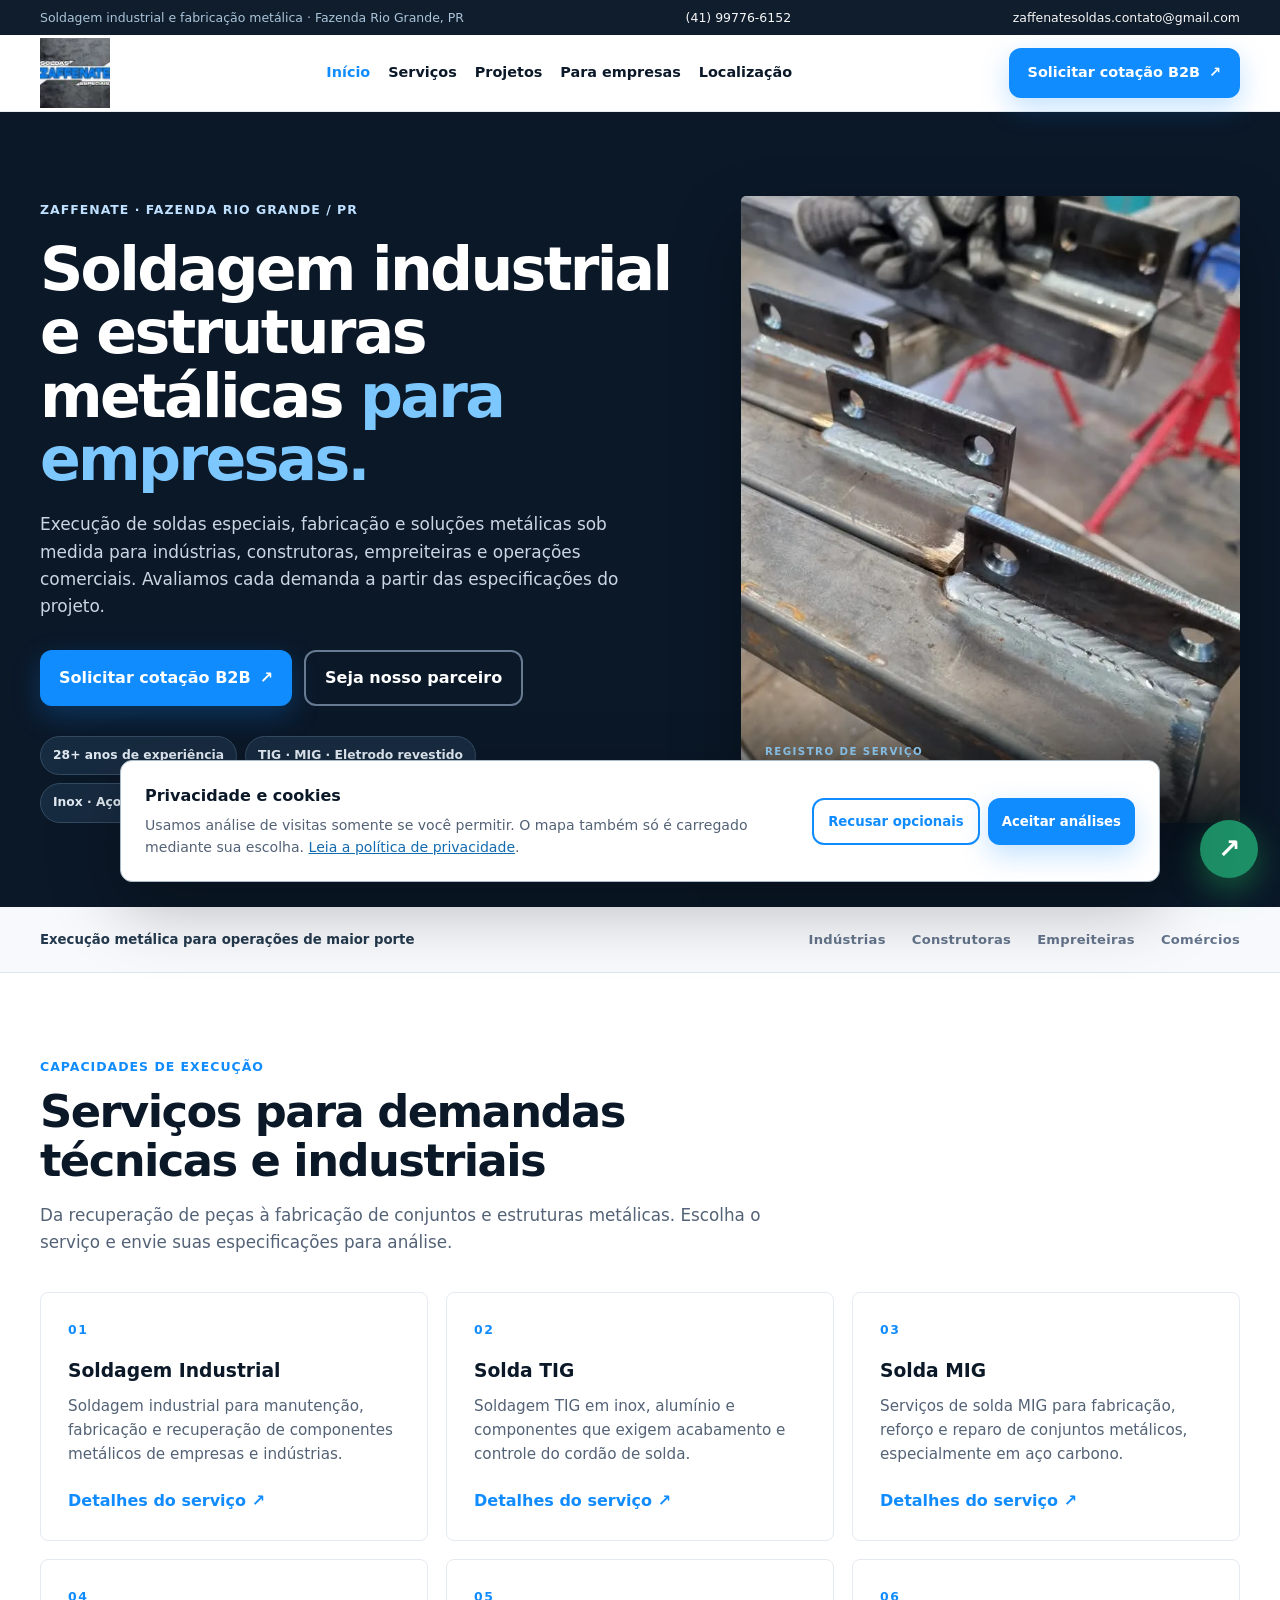
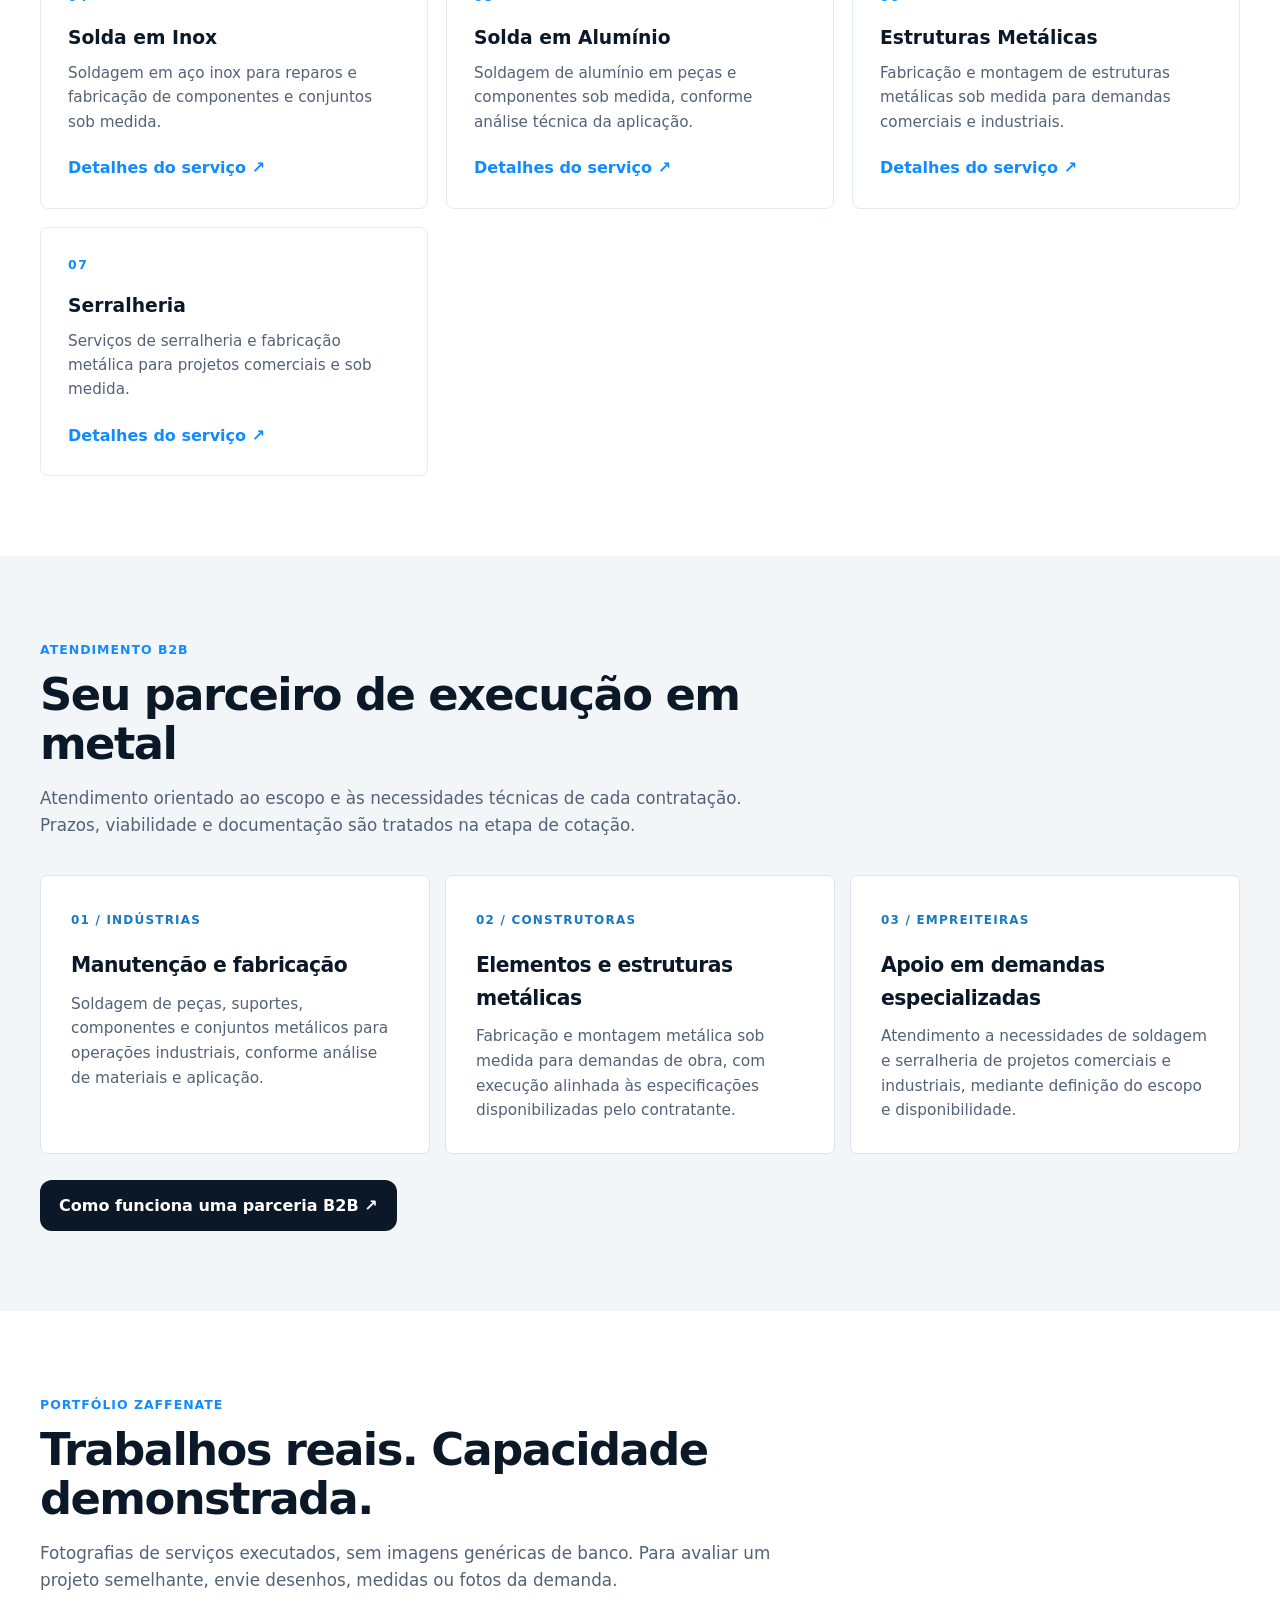
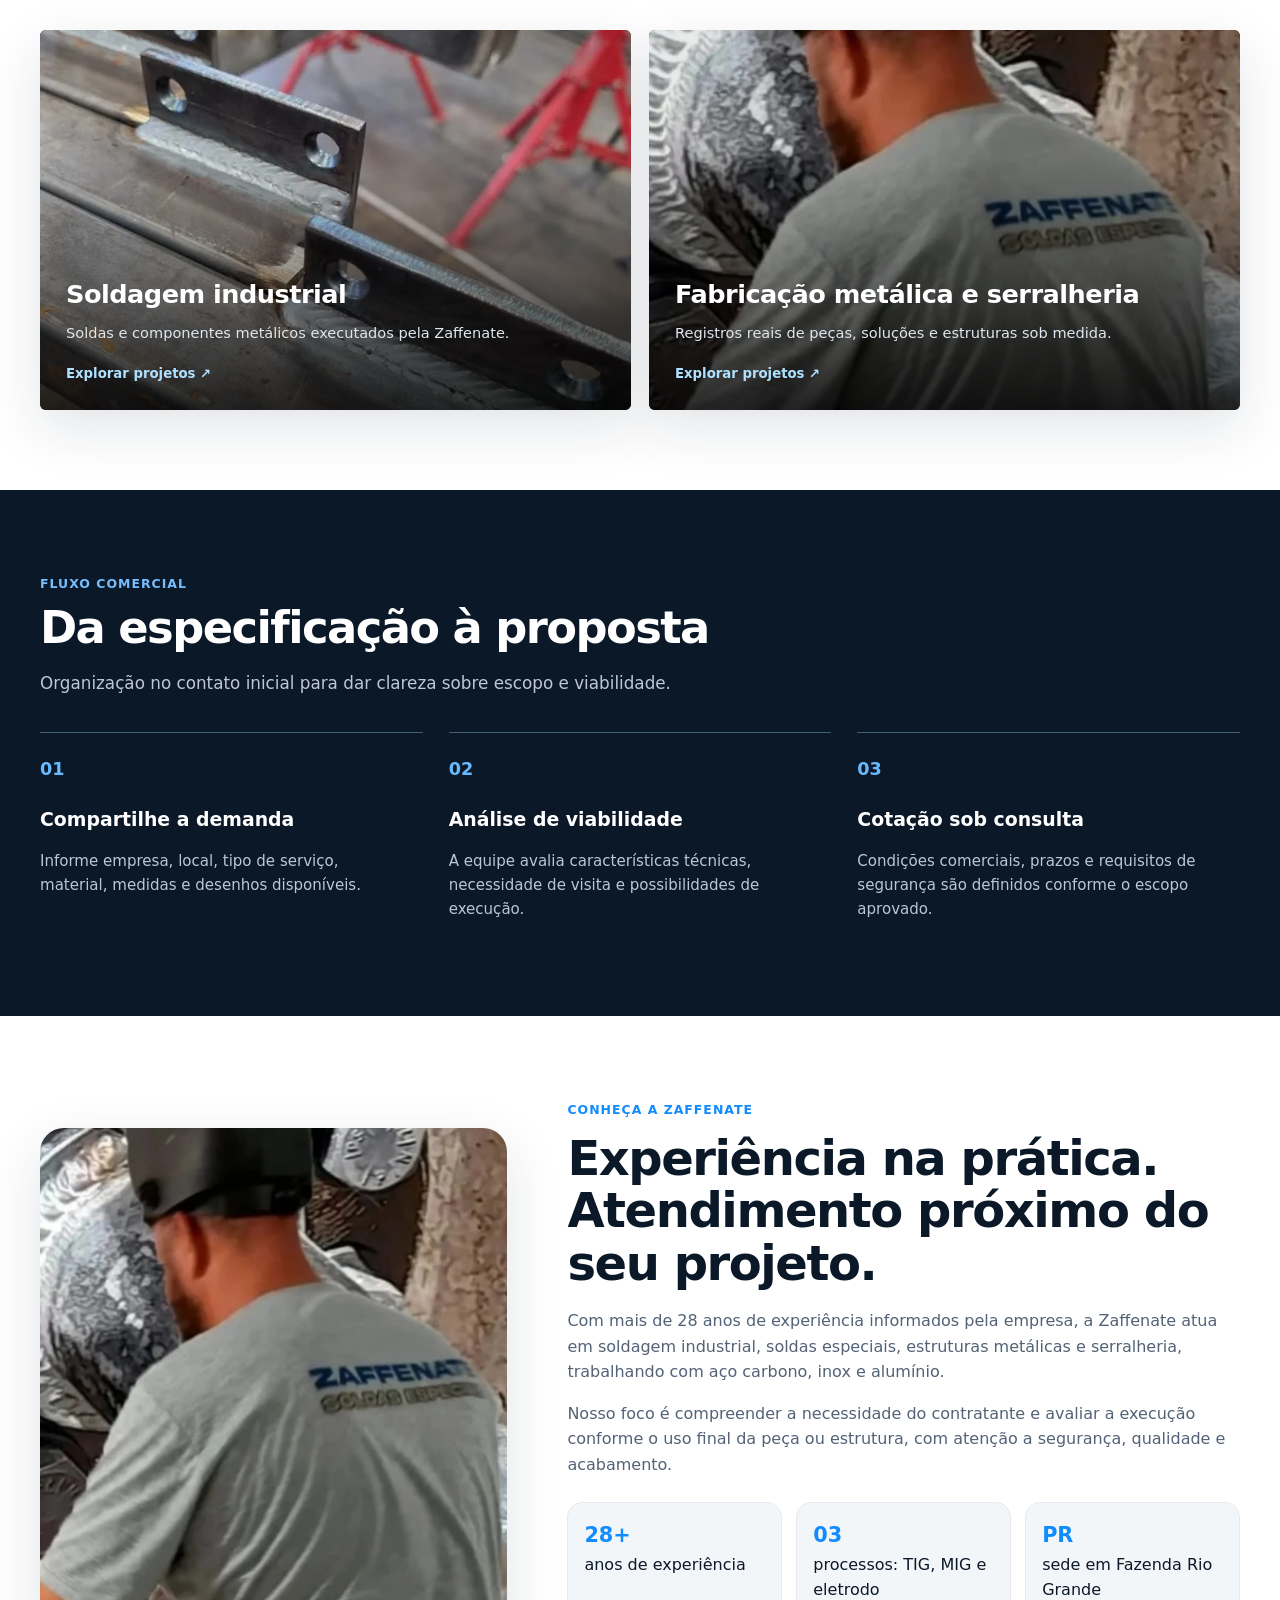
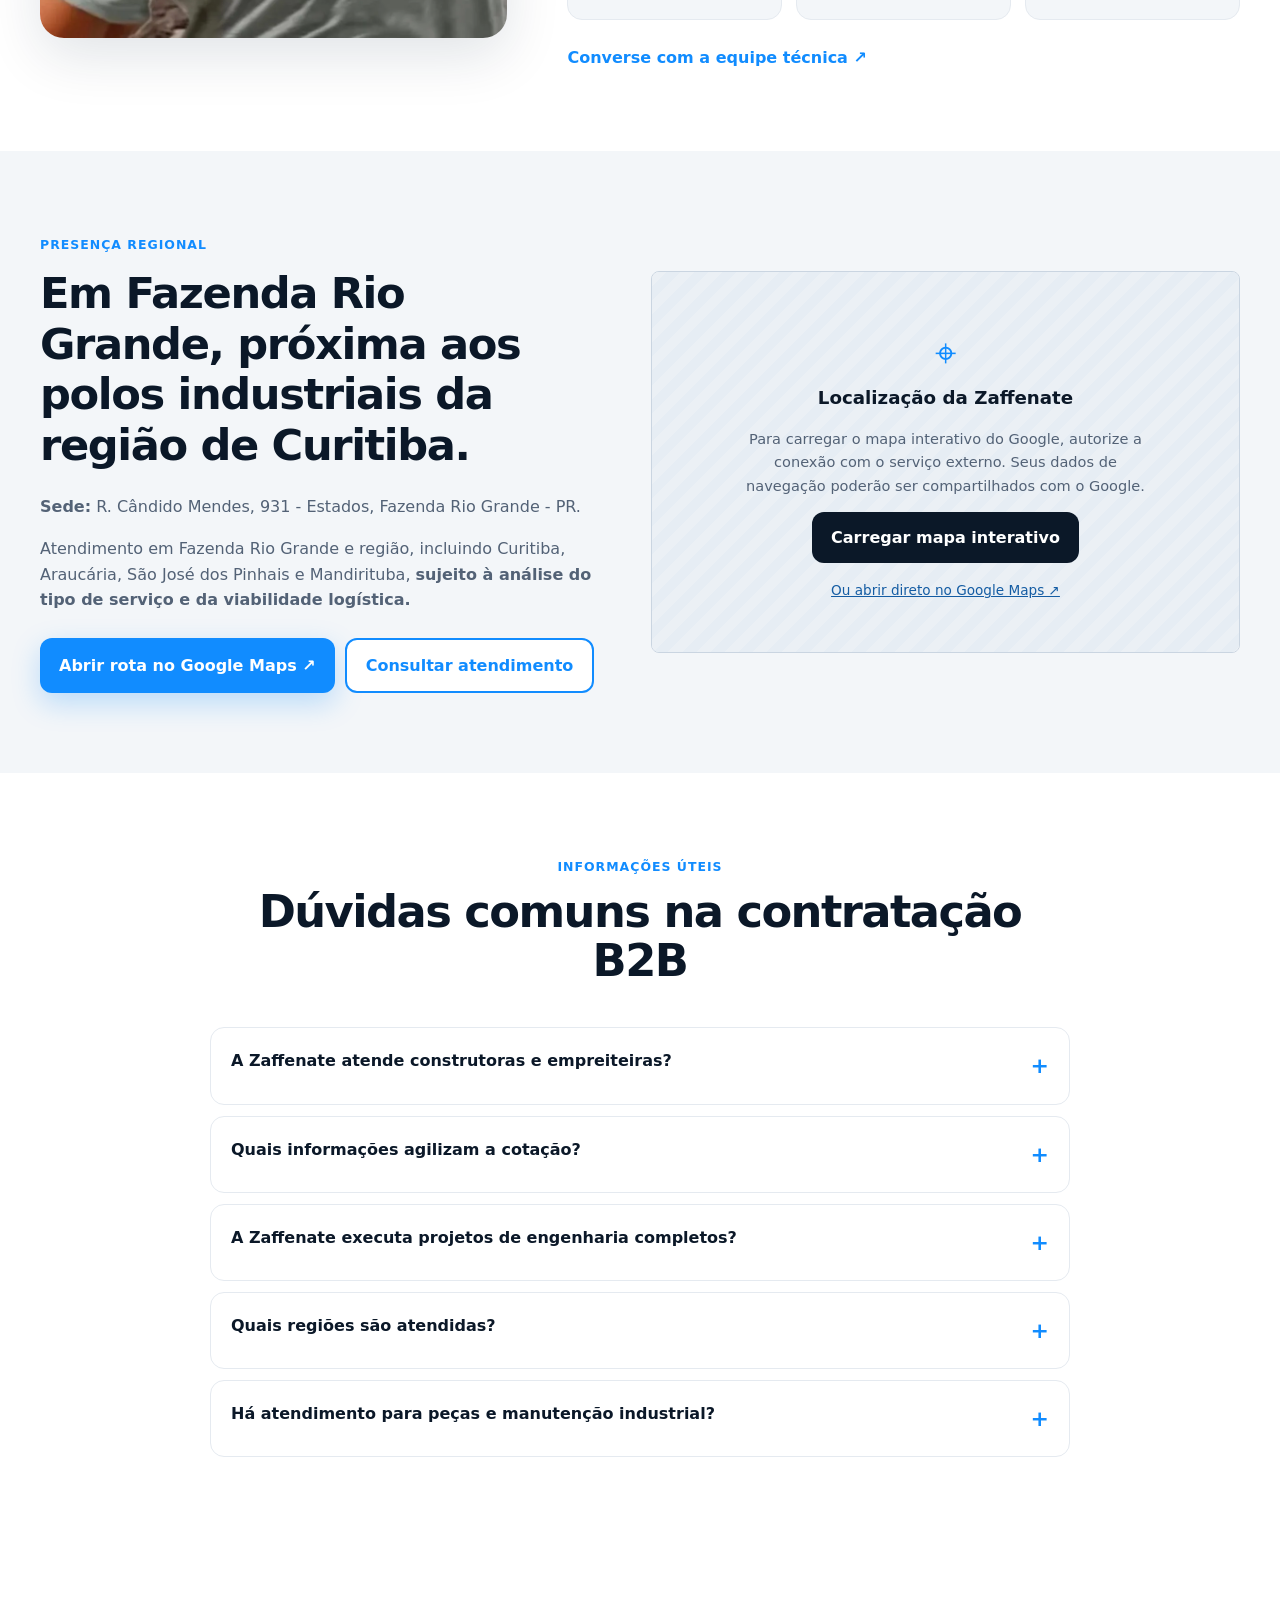
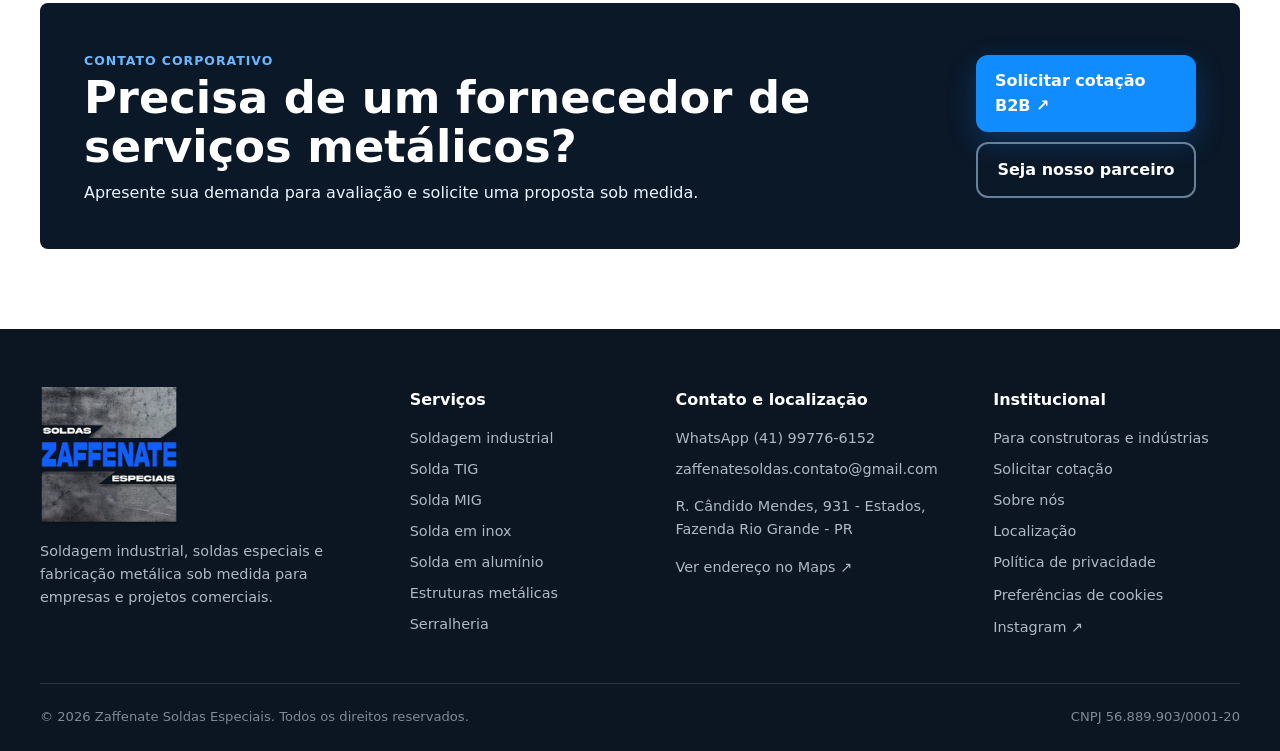
==== commit 27c08a0e: "Add files via upload" ====
--- a/index.html
+++ b/index.html
@@ -1,239 +1,51 @@
-<!doctype html>
-<html lang="pt-BR">
-
-<head>
-    <meta charset="UTF-8">
-    <meta name="viewport" content="width=device-width,initial-scale=1">
-    <title>Zaffenate | Soldagem Industrial, Soldas Especiais e Estruturas Metálicas em Fazenda Rio Grande</title>
-    <meta name="description" content="Soldas especiais e soldagem industrial em inox, alumínio e aço carbono. Mais de 28 anos de experiência em TIG, MIG, estruturas metálicas e serralheria em Fazenda Rio Grande e região de Curitiba.">
-    <meta name="robots" content="index,follow,max-image-preview:large,max-snippet:-1,max-video-preview:-1">
-    <meta name="author" content="Zaffenate Soldas Especiais - Serralheria - Estruturas Metálicas">
-    <meta name="theme-color" content="#118CFF">
-    <link rel="canonical" href="https://www.zaffenate.com.br/">
-    <meta name="google-site-verification" content="p5LC3qRKPPo0D-0eTVybH2KgueENcQYyh-4aY3W6buY">
-    <meta property="og:type" content="website">
-    <meta property="og:site_name" content="Zaffenate Soldas Especiais - Serralheria - Estruturas Metálicas">
-    <meta property="og:title" content="Zaffenate | Soldagem Industrial, Soldas Especiais e Estruturas Metálicas em Fazenda Rio Grande">
-    <meta property="og:description" content="Soldas especiais e soldagem industrial em inox, alumínio e aço carbono. Mais de 28 anos de experiência em TIG, MIG, estruturas metálicas e serralheria em Fazenda Rio Grande e região de Curitiba.">
-    <meta property="og:url" content="https://www.zaffenate.com.br/">
-    <meta property="og:image" content="https://www.zaffenate.com.br/src/bg.webp">
-    <meta property="og:locale" content="pt_BR">
-    <meta name="twitter:card" content="summary_large_image">
-    <meta name="twitter:title" content="Zaffenate | Soldagem Industrial, Soldas Especiais e Estruturas Metálicas em Fazenda Rio Grande">
-    <meta name="twitter:description" content="Soldas especiais e soldagem industrial em inox, alumínio e aço carbono. Mais de 28 anos de experiência em TIG, MIG, estruturas metálicas e serralheria em Fazenda Rio Grande e região de Curitiba.">
-    <meta name="twitter:image" content="https://www.zaffenate.com.br/src/bg.webp">
-    <link rel="icon" href="/src/logo2.png" type="image/png">
-    <link rel="apple-touch-icon" href="/src/logo2.png">
-    <link rel="manifest" href="/manifest.webmanifest">
-    <link rel="preload" as="image" href="/src/bg.webp" fetchpriority="high">
-    <link rel="stylesheet" href="/assets/site.css">
-    <script async src="https://www.googletagmanager.com/gtag/js?id=G-VL4V1VJZNK"></script>
-    <script>
-        window.dataLayer=window.dataLayer||[];function gtag(){dataLayer.push(arguments)}gtag('js',new Date());gtag('config','G-VL4V1VJZNK',{'anonymize_ip':true});
-    </script>
-    <script type="application/ld+json">{"@context":"https://schema.org","@graph":[{"@type":"LocalBusiness","@id":"https://www.zaffenate.com.br/#organization","name":"Zaffenate Soldas Especiais - Serralheria - Estruturas Metálicas","url":"https://www.zaffenate.com.br/","image":"https://www.zaffenate.com.br/src/logo2.webp","logo":"https://www.zaffenate.com.br/src/logo2.webp","telephone":"+5541997766152","email":"zaffenatesoldas.contato@gmail.com","priceRange":"$$","taxID":"56.889.903/0001-20","description":"Empresa
-        especializada em soldagem industrial, soldas especiais, estruturas metálicas e serralheria sob medida, com mais de 28 anos de experiência.","address":{"@type":"PostalAddress","streetAddress":"R. Cândido Mendes, 931 - Estados","addressLocality":"Fazenda
-        Rio Grande","addressRegion":"PR","addressCountry":"BR"},"areaServed":["Fazenda Rio Grande","Curitiba","São José dos Pinhais","Araucária","Mandirituba"],"sameAs":["https://www.instagram.com/zaffenate.soldasespeciais"]},{"@type":"WebSite","@id":"https://www.zaffenate.com.br/#website","url":"https://www.zaffenate.com.br/","name":"Zaffenate
-        Soldas Especiais & Serralheria","inLanguage":"pt-BR"}]}</script>
-</head>
-
-<body><a class="skip" href="#conteudo">Pular para o conteúdo</a>
-    <div class="topbar">
-        <div class="container"><a href="https://wa.me/5541997766152" target="_blank" rel="noopener">WhatsApp (41) 9 9776-6152</a><a href="mailto:zaffenatesoldas.contato@gmail.com">zaffenatesoldas.contato@gmail.com</a><a href="https://www.instagram.com/zaffenate.soldasespeciais"
-            target="_blank" rel="noopener">@zaffenate.soldasespeciais</a></div>
-    </div>
-    <header class="nav">
-        <div class="container nav-row">
-            <a class="brand" href="/" aria-label="Zaffenate — Início"><img src="/src/logo.webp" width="70" height="70" alt="Zaffenate Soldas Especiais"></a>
-            <nav class="nav-links" data-nav aria-label="Navegação principal"><a href="/">Início</a><a href="/#servicos">Serviços</a><a href="/#sobre">Sobre</a><a href="/#avaliacoes">Avaliações</a><a href="/#faq">FAQ</a></nav><a class="nav-cta" href="https://wa.me/5541997766152?text=Olá%20Zaffenate,%20gostaria%20de%20solicitar%20um%20orçamento."
-            target="_blank" rel="noopener">Solicitar orçamento</a>
-            <button class="mobile-toggle" data-menu aria-label="Abrir menu" aria-expanded="false">☰</button>
-        </div>
-    </header>
-    <main id="conteudo">
-        <section class="hero">
-            <div class="container hero-grid">
-                <div>
-                    <div class="stars" aria-label="Excelente avaliação no Google">★★★★★</div><span class="eyebrow">Soldagem industrial • Fazenda Rio Grande - PR</span>
-                    <h1>Soldas especiais com experiência, precisão e estrutura.</h1>
-                    <p>A Zaffenate atua há mais de 28 anos com soldagem industrial, TIG, MIG, inox, alumínio, aço carbono, estruturas metálicas e serralheria sob medida para clientes residenciais, comerciais e industriais.</p>
-                    <div class="hero-actions"><a class="btn btn-primary" href="https://wa.me/5541997766152?text=Olá%20Zaffenate,%20gostaria%20de%20solicitar%20um%20orçamento." target="_blank" rel="noopener">Solicitar orçamento no WhatsApp</a><a class="btn btn-outline" href="#servicos">Conhecer os serviços</a></div>
-                    <div
-                    class="hero-proof"><span class="proof-chip">28+ anos de experiência</span><span class="proof-chip">TIG • MIG • Eletrodo</span><span class="proof-chip">Inox • Alumínio • Aço carbono</span></div>
-            </div><img class="hero-logo" src="/src/logo2.webp" width="360" height="360" alt="Zaffenate Soldas Especiais"></div>
-        </section>
-        <section class="section" id="servicos">
-            <div class="container">
-                <div class="section-head"><span class="eyebrow">Serviços especializados</span>
-                    <h2>Do reparo técnico à estrutura metálica completa</h2></div>
-                <div class="service-grid">
-                    <article class="service-card">
-                        <div class="service-icon" aria-hidden="true">⚙</div>
-                        <h3>Soldagem Industrial</h3>
-                        <p>Soluções de soldagem para manutenção, fabricação e projetos industriais, com foco em precisão e resistência.</p><a class="text-link" href="/soldagem-industrial/">Conhecer serviço →</a></article>
-                    <article class="service-card">
-                        <div class="service-icon" aria-hidden="true">T</div>
-                        <h3>Solda TIG</h3>
-                        <p>Soldagem de alta precisão e ótimo acabamento para inox, alumínio e peças que exigem controle técnico.</p><a class="text-link" href="/solda-tig/">Conhecer serviço →</a></article>
-                    <article class="service-card">
-                        <div class="service-icon" aria-hidden="true">M</div>
-                        <h3>Solda MIG</h3>
-                        <p>Processo produtivo para aço carbono e diversas aplicações de fabricação e manutenção metálica.</p><a class="text-link" href="/solda-mig/">Conhecer serviço →</a></article>
-                    <article class="service-card">
-                        <div class="service-icon" aria-hidden="true">I</div>
-                        <h3>Solda em Inox</h3>
-                        <p>Execução e reparo em aço inox com atenção ao acabamento, resistência e aplicação correta do processo.</p><a class="text-link" href="/solda-inox/">Conhecer serviço →</a></article>
-                    <article class="service-card">
-                        <div class="service-icon" aria-hidden="true">A</div>
-                        <h3>Solda em Alumínio</h3>
-                        <p>Soldagem especializada para componentes e estruturas em alumínio, respeitando as particularidades do material.</p><a class="text-link" href="/solda-aluminio/">Conhecer serviço →</a></article>
-                    <article class="service-card">
-                        <div class="service-icon" aria-hidden="true">▦</div>
-                        <h3>Estruturas Metálicas</h3>
-                        <p>Fabricação e montagem de soluções metálicas sob medida para demandas comerciais, industriais e residenciais.</p><a class="text-link" href="/estruturas-metalicas/">Conhecer serviço →</a></article>
-                    <article class="service-card">
-                        <div class="service-icon" aria-hidden="true">◇</div>
-                        <h3>Serralheria</h3>
-                        <p>Portões, grades, corrimãos, mezaninos e outros projetos personalizados em metal.</p><a class="text-link" href="/serralheria/">Conhecer serviço →</a></article>
-                </div>
-            </div>
-        </section>
-        <section class="section section-soft" id="trabalhos">
-            <div class="container">
-                <div class="section-head"><span class="eyebrow">Portfólio real</span>
-                    <h2>Veja trabalhos realizados pela Zaffenate</h2>
-                    <p>Galerias com serviços de soldagem industrial e serralheria executados pela empresa.</p>
-                </div>
-                <div class="gallery-grid">
-                    <article class="gallery-card" role="button" tabindex="0" data-gallery='[&quot;/src/industrial/1.jpeg&quot;, &quot;/src/industrial/2.jpeg&quot;, &quot;/src/industrial/3.jpeg&quot;, &quot;/src/industrial/4.jpeg&quot;, &quot;/src/industrial/5.jpeg&quot;, &quot;/src/industrial/6.jpeg&quot;, &quot;/src/industrial/7.jpeg&quot;, &quot;/src/industrial/8.jpeg&quot;, &quot;/src/industrial/9.jpeg&quot;, &quot;/src/industrial/10.jpeg&quot;, &quot;/src/industrial/11.jpeg&quot;, &quot;/src/industrial/12.jpeg&quot;, &quot;/src/industrial/13.jpeg&quot;, &quot;/src/industrial/14.jpeg&quot;, &quot;/src/industrial/15.jpeg&quot;, &quot;/src/industrial/16.jpeg&quot;, &quot;/src/industrial/17.jpeg&quot;, &quot;/src/industrial/18.jpeg&quot;]'
-                    data-title="Soldagem Industrial"><img src="/src/1.webp" width="800" height="500" loading="lazy" alt="Serviço de soldagem industrial realizado pela Zaffenate">
-                        <div class="gallery-content">
-                            <h3>Soldagem Industrial</h3>
-                            <p>Ver galeria completa →</p>
-                        </div>
-                    </article>
-                    <article class="gallery-card" role="button" tabindex="0" data-gallery='[&quot;/src/serralheria/1.jpeg&quot;, &quot;/src/serralheria/2.jpeg&quot;, &quot;/src/serralheria/3.jpeg&quot;, &quot;/src/serralheria/4.jpeg&quot;, &quot;/src/serralheria/5.jpeg&quot;, &quot;/src/serralheria/6.jpeg&quot;, &quot;/src/serralheria/7.jpeg&quot;, &quot;/src/serralheria/8.jpeg&quot;, &quot;/src/serralheria/9.jpeg&quot;, &quot;/src/serralheria/10.jpeg&quot;, &quot;/src/serralheria/11.jpeg&quot;, &quot;/src/serralheria/12.jpeg&quot;]'
-                    data-title="Serralheria"><img src="/src/2.webp" width="800" height="500" loading="lazy" alt="Serviço de serralheria realizado pela Zaffenate">
-                        <div class="gallery-content">
-                            <h3>Serralheria</h3>
-                            <p>Ver galeria completa →</p>
-                        </div>
-                    </article>
-                </div>
-            </div>
-        </section>
-        <section class="section" id="sobre">
-            <div class="container about">
-                <div class="about-img"><img src="/src/four.webp" width="701" height="673" loading="lazy" alt="Trabalhos e soldagem da Zaffenate"></div>
-                <div><span class="eyebrow">Sobre a empresa</span>
-                    <h2>Experiência em soluções metálicas há mais de 28 anos</h2>
-                    <p>A Zaffenate Soldas Especiais - Serralheria - Estruturas Metálicas atende demandas residenciais, comerciais e industriais, trabalhando com técnicas como solda TIG, MIG e eletrodo revestido em materiais como inox, alumínio e aço carbono.</p>
-                    <p>O foco está em precisão, segurança, resistência e acabamento, oferecendo soluções sob medida conforme a necessidade de cada projeto.</p>
-                    <div class="metrics">
-                        <div class="metric"><strong>28+</strong><span>anos de experiência</span></div>
-                        <div class="metric"><strong>3</strong><span>principais processos de solda</span></div>
-                        <div class="metric"><strong>PR</strong><span>Fazenda Rio Grande e região</span></div>
-                    </div>
-                </div>
-            </div>
-        </section>
-        <section class="section section-soft" id="avaliacoes">
-            <div class="container">
-                <div class="section-head"><span class="eyebrow">Reputação</span>
-                    <h2>Avaliações reais de clientes no Google</h2></div>
-                <div class="reviews-wrap">
-                    <aside class="review-summary"><span class="eyebrow">Google</span>
-                        <div class="review-score" data-review-score>—</div>
-                        <div data-review-stars class="stars">★★★★★</div>
-                        <p data-review-total>Carregando avaliações...</p><a class="btn btn-outline" data-google-reviews-link href="https://www.google.com/search?q=Zaffenate+Soldas+Especiais+%26+Serralheria" target="_blank" rel="noopener">Ver todas no Google</a></aside>
-                    <div
-                    class="reviews-list" data-reviews-list>
-                        <div class="review-empty">Carregando avaliações reais do Google…</div>
-                </div>
-            </div>
-            </div>
-        </section>
-        <section class="section" id="faq">
-            <div class="container">
-                <div class="section-head"><span class="eyebrow">Dúvidas frequentes</span>
-                    <h2>Perguntas sobre soldagem e orçamento</h2></div>
-                <div class="faq">
-                    <details>
-                        <summary>Qual a diferença entre solda MIG e solda TIG?</summary>
-                        <p>A solda MIG usa arame contínuo e costuma ser indicada quando produtividade é importante. A solda TIG utiliza eletrodo de tungstênio e oferece maior controle e acabamento, sendo muito utilizada em inox, alumínio e peças que exigem
-                            precisão.</p>
-                    </details>
-                    <details>
-                        <summary>Quais materiais a Zaffenate trabalha?</summary>
-                        <p>A empresa trabalha com aço inox, alumínio e aço carbono, aplicando solda TIG, MIG e eletrodo revestido conforme a necessidade do serviço.</p>
-                    </details>
-                    <details>
-                        <summary>A Zaffenate atende indústrias?</summary>
-                        <p>Sim. Soldagem industrial e soldas especiais fazem parte dos principais serviços da empresa, além de estruturas metálicas e serviços de serralheria.</p>
-                    </details>
-                    <details>
-                        <summary>Onde a Zaffenate atende?</summary>
-                        <p>A empresa está em Fazenda Rio Grande - PR e atende também a região de Curitiba e municípios próximos, conforme o tipo e o porte do serviço.</p>
-                    </details>
-                    <details>
-                        <summary>Como pedir orçamento?</summary>
-                        <p>Envie fotos, medidas e uma breve descrição pelo WhatsApp. Quanto mais informações sobre o serviço, mais fácil será entender a necessidade e orientar o orçamento.</p>
-                    </details>
-                </div>
-            </div>
-        </section>
-        <section class="section">
-            <div class="container">
-                <div class="cta-band">
-                    <div>
-                        <h2>Tem um projeto, manutenção ou serviço de solda?</h2>
-                        <p>Envie as informações pelo WhatsApp e fale diretamente com a Zaffenate.</p>
-                    </div><a class="btn btn-whatsapp" href="https://wa.me/5541997766152?text=Olá%20Zaffenate,%20gostaria%20de%20solicitar%20um%20orçamento." target="_blank" rel="noopener">Chamar no WhatsApp</a></div>
-            </div>
-        </section>
-    </main>
-    <footer class="footer">
-        <div class="container">
-            <div class="footer-grid">
-                <div><img class="footer-logo" src="/src/logo2.webp" width="170" height="170" alt="Zaffenate">
-                    <p>Especialistas em soldagem industrial, soldas especiais, estruturas metálicas e serralheria sob medida há mais de 28 anos.</p>
-                </div>
-                <div>
-                    <h3>Serviços</h3><a href="/soldagem-industrial/">Soldagem industrial</a><a href="/solda-tig/">Solda TIG</a><a href="/solda-mig/">Solda MIG</a><a href="/solda-inox/">Solda em inox</a><a href="/solda-aluminio/">Solda em alumínio</a><a href="/estruturas-metalicas/">Estruturas metálicas</a>
-                    <a
-                    href="/serralheria/">Serralheria</a>
-                </div>
-                <div>
-                    <h3>Contato</h3><a href="https://wa.me/5541997766152" target="_blank" rel="noopener">(41) 9 9776-6152</a><a href="mailto:zaffenatesoldas.contato@gmail.com">zaffenatesoldas.contato@gmail.com</a>
-                    <p>R. Cândido Mendes, 931 - Estados, Fazenda Rio Grande - PR</p>
-                    <p>Atendimento em Fazenda Rio Grande e região de Curitiba.</p>
-                </div>
-                <div>
-                    <h3>Empresa</h3><a href="/#sobre">Sobre nós</a><a href="/#avaliacoes">Avaliações</a><a href="/#faq">Perguntas frequentes</a><a href="https://www.instagram.com/zaffenate.soldasespeciais" target="_blank" rel="noopener">Instagram</a></div>
-            </div>
-            <div class="footer-bottom"><span>© <span data-year>2026</span> Zaffenate Soldas Especiais - Serralheria - Estruturas Metálicas.</span><span>CNPJ 56.889.903/0001-20</span></div>
-        </div>
-    </footer><a class="whatsapp-float" href="https://wa.me/5541997766152?text=Olá%20Zaffenate,%20gostaria%20de%20um%20orçamento." target="_blank" rel="noopener" aria-label="Falar com a Zaffenate no WhatsApp">↗</a>
-    <script src="/assets/site.js" defer></script>
-    <div class="modal" data-gallery-modal aria-modal="true" role="dialog">
-        <div class="modal-panel">
-            <button class="modal-close" data-close aria-label="Fechar">×</button>
-            <h2 data-gallery-title>Galeria</h2><img data-gallery-image src="" alt="">
-          <video
-    data-gallery-video
-    controls
-    playsinline
-    preload="metadata"
-    style="display: none;"
-></video>
-            <div class="modal-nav">
-                <button data-prev>← Anterior</button><span data-gallery-count></span>
-                <button data-next>Próxima →</button>
-            </div>
-        </div>
-    </div>
-    <script src="/assets/reviews-config.js" defer></script>
-    <script src="/assets/reviews.js" defer></script>
-</body>
-
-</html>
+<!doctype html><html lang="pt-BR"><head><meta charset="UTF-8"><meta name="viewport" content="width=device-width,initial-scale=1">
+<title>Soldagem Industrial e Estruturas Metálicas B2B | Zaffenate</title><meta name="description" content="Soldagem industrial, soldas especiais e estruturas metálicas para indústrias, construtoras e empreiteiras em Fazenda Rio Grande e região de Curitiba.">
+<meta name="robots" content="index,follow,max-image-preview:large"><meta name="theme-color" content="#0b1828">
+<meta name="color-scheme" content="light"><meta name="format-detection" content="telephone=no">
+<link rel="canonical" href="https://www.zaffenate.com.br/">
+<meta name="google-site-verification" content="p5LC3qRKPPo0D-0eTVybH2KgueENcQYyh-4aY3W6buY">
+<meta property="og:type" content="website"><meta property="og:site_name" content="Zaffenate Soldas Especiais"><meta property="og:locale" content="pt_BR">
+<meta property="og:title" content="Soldagem Industrial e Estruturas Metálicas B2B | Zaffenate"><meta property="og:description" content="Soldagem industrial, soldas especiais e estruturas metálicas para indústrias, construtoras e empreiteiras em Fazenda Rio Grande e região de Curitiba."><meta property="og:url" content="https://www.zaffenate.com.br/">
+<meta property="og:image" content="https://www.zaffenate.com.br/src/og-industrial.jpg"><meta property="og:image:width" content="1200"><meta property="og:image:height" content="630"><meta property="og:image:alt" content="Zaffenate - soldagem industrial e estruturas metálicas">
+<meta name="twitter:card" content="summary_large_image"><meta name="twitter:title" content="Soldagem Industrial e Estruturas Metálicas B2B | Zaffenate"><meta name="twitter:description" content="Soldagem industrial, soldas especiais e estruturas metálicas para indústrias, construtoras e empreiteiras em Fazenda Rio Grande e região de Curitiba."><meta name="twitter:image" content="https://www.zaffenate.com.br/src/og-industrial.jpg">
+<link rel="icon" href="/src/logo2.webp" type="image/webp"><link rel="apple-touch-icon" href="/src/logo2.png"><link rel="manifest" href="/manifest.webmanifest">
+<link rel="stylesheet" href="/assets/site.css">
+<script type="application/ld+json">{"@context":"https://schema.org","@graph":[{"@type":"Organization","@id":"https://www.zaffenate.com.br/#organization","name":"Zaffenate Soldas Especiais e Serralheria","url":"https://www.zaffenate.com.br/","logo":{"@type":"ImageObject","url":"https://www.zaffenate.com.br/src/logo2.webp"},"telephone":"+55 41 99776-6152","email":"zaffenatesoldas.contato@gmail.com","taxID":"56.889.903/0001-20","sameAs":["https://www.instagram.com/zaffenate.soldasespeciais"]},{"@type":["LocalBusiness","HomeAndConstructionBusiness"],"@id":"https://www.zaffenate.com.br/#localbusiness","name":"Zaffenate Soldas Especiais e Serralheria","parentOrganization":{"@id":"https://www.zaffenate.com.br/#organization"},"url":"https://www.zaffenate.com.br/","image":"https://www.zaffenate.com.br/src/og-industrial.jpg","telephone":"+55 41 99776-6152","email":"zaffenatesoldas.contato@gmail.com","address":{"@type":"PostalAddress","streetAddress":"Rua Cândido Mendes, 931 - Estados","addressLocality":"Fazenda Rio Grande","addressRegion":"PR","addressCountry":"BR"},"areaServed":[{"@type":"City","name":"Fazenda Rio Grande"},{"@type":"City","name":"Curitiba"},{"@type":"City","name":"Araucária"},{"@type":"City","name":"São José dos Pinhais"},{"@type":"City","name":"Mandirituba"}],"hasMap":"https://www.google.com/maps/search/?api=1&query=R.%20C%C3%A2ndido%20Mendes%2C%20931%20-%20Estados%2C%20Fazenda%20Rio%20Grande%20-%20PR","description":"Soldagem industrial, soldas especiais, fabricação de estruturas metálicas e serralheria para demandas comerciais e industriais."},{"@type":"WebSite","@id":"https://www.zaffenate.com.br/#website","name":"Zaffenate Soldas Especiais","url":"https://www.zaffenate.com.br/","inLanguage":"pt-BR","publisher":{"@id":"https://www.zaffenate.com.br/#organization"}},{"@type":"Service","@id":"https://www.zaffenate.com.br/soldagem-industrial/#service","name":"Soldagem Industrial","serviceType":"Soldagem Industrial","description":"Soldagem industrial para manutenção, fabricação e recuperação de componentes metálicos de empresas e indústrias.","url":"https://www.zaffenate.com.br/soldagem-industrial/","provider":{"@id":"https://www.zaffenate.com.br/#organization"},"areaServed":[{"@type":"City","name":"Fazenda Rio Grande"},{"@type":"City","name":"Curitiba"},{"@type":"City","name":"Araucária"},{"@type":"City","name":"São José dos Pinhais"},{"@type":"City","name":"Mandirituba"}]},{"@type":"Service","@id":"https://www.zaffenate.com.br/solda-tig/#service","name":"Solda TIG","serviceType":"Solda TIG","description":"Soldagem TIG em inox, alumínio e componentes que exigem acabamento e controle do cordão de solda.","url":"https://www.zaffenate.com.br/solda-tig/","provider":{"@id":"https://www.zaffenate.com.br/#organization"},"areaServed":[{"@type":"City","name":"Fazenda Rio Grande"},{"@type":"City","name":"Curitiba"},{"@type":"City","name":"Araucária"},{"@type":"City","name":"São José dos Pinhais"},{"@type":"City","name":"Mandirituba"}]},{"@type":"Service","@id":"https://www.zaffenate.com.br/solda-mig/#service","name":"Solda MIG","serviceType":"Solda MIG","description":"Serviços de solda MIG para fabricação, reforço e reparo de conjuntos metálicos, especialmente em aço carbono.","url":"https://www.zaffenate.com.br/solda-mig/","provider":{"@id":"https://www.zaffenate.com.br/#organization"},"areaServed":[{"@type":"City","name":"Fazenda Rio Grande"},{"@type":"City","name":"Curitiba"},{"@type":"City","name":"Araucária"},{"@type":"City","name":"São José dos Pinhais"},{"@type":"City","name":"Mandirituba"}]},{"@type":"Service","@id":"https://www.zaffenate.com.br/solda-inox/#service","name":"Solda em Inox","serviceType":"Solda em Inox","description":"Soldagem em aço inox para reparos e fabricação de componentes e conjuntos sob medida.","url":"https://www.zaffenate.com.br/solda-inox/","provider":{"@id":"https://www.zaffenate.com.br/#organization"},"areaServed":[{"@type":"City","name":"Fazenda Rio Grande"},{"@type":"City","name":"Curitiba"},{"@type":"City","name":"Araucária"},{"@type":"City","name":"São José dos Pinhais"},{"@type":"City","name":"Mandirituba"}]},{"@type":"Service","@id":"https://www.zaffenate.com.br/solda-aluminio/#service","name":"Solda em Alumínio","serviceType":"Solda em Alumínio","description":"Soldagem de alumínio em peças e componentes sob medida, conforme análise técnica da aplicação.","url":"https://www.zaffenate.com.br/solda-aluminio/","provider":{"@id":"https://www.zaffenate.com.br/#organization"},"areaServed":[{"@type":"City","name":"Fazenda Rio Grande"},{"@type":"City","name":"Curitiba"},{"@type":"City","name":"Araucária"},{"@type":"City","name":"São José dos Pinhais"},{"@type":"City","name":"Mandirituba"}]},{"@type":"Service","@id":"https://www.zaffenate.com.br/estruturas-metalicas/#service","name":"Estruturas Metálicas","serviceType":"Estruturas Metálicas","description":"Fabricação e montagem de estruturas metálicas sob medida para demandas comerciais e industriais.","url":"https://www.zaffenate.com.br/estruturas-metalicas/","provider":{"@id":"https://www.zaffenate.com.br/#organization"},"areaServed":[{"@type":"City","name":"Fazenda Rio Grande"},{"@type":"City","name":"Curitiba"},{"@type":"City","name":"Araucária"},{"@type":"City","name":"São José dos Pinhais"},{"@type":"City","name":"Mandirituba"}]},{"@type":"Service","@id":"https://www.zaffenate.com.br/serralheria/#service","name":"Serralheria","serviceType":"Serralheria","description":"Serviços de serralheria e fabricação metálica para projetos comerciais e sob medida.","url":"https://www.zaffenate.com.br/serralheria/","provider":{"@id":"https://www.zaffenate.com.br/#organization"},"areaServed":[{"@type":"City","name":"Fazenda Rio Grande"},{"@type":"City","name":"Curitiba"},{"@type":"City","name":"Araucária"},{"@type":"City","name":"São José dos Pinhais"},{"@type":"City","name":"Mandirituba"}]}]}</script>
+<link rel="preload" as="image" href="/src/industrial/1.webp" fetchpriority="high"></head><body><a class="skip" href="#conteudo">Pular para o conteúdo</a>
+<div class="topbar"><div class="container"><span>Soldagem industrial e fabricação metálica · Fazenda Rio Grande, PR</span><a href="tel:+5541997766152">(41) 99776-6152</a><a href="mailto:zaffenatesoldas.contato@gmail.com">zaffenatesoldas.contato@gmail.com</a></div></div>
+<header class="nav"><div class="container nav-row"><a href="/" class="brand" aria-label="Zaffenate - página inicial"><img src="/src/logo.webp" width="73" height="73" alt="Marca Zaffenate" decoding="async"></a>
+<nav class="nav-links" data-nav id="menu-principal" aria-label="Navegação principal"><a href="/" aria-current="page">Início</a><a href="/#servicos" >Serviços</a><a href="/#trabalhos" >Projetos</a><a href="/parcerias-industriais/" >Para empresas</a><a href="/#localizacao" >Localização</a><a class="mobile-nav-cta" href="/contato/">Solicitar cotação</a></nav>
+<a class="nav-cta" href="/contato/">Solicitar cotação B2B <span aria-hidden="true">↗</span></a>
+<button class="mobile-toggle" data-menu type="button" aria-label="Abrir menu" aria-controls="menu-principal" aria-expanded="false"><span aria-hidden="true">☰</span></button></div></header>
+<main id="conteudo"><section class="hero hero-b2b"><div class="container hero-grid"><div class="hero-copy">
+<span class="eyebrow">Zaffenate · Fazenda Rio Grande / PR</span>
+<h1>Soldagem industrial e estruturas metálicas <em>para empresas.</em></h1>
+<p>Execução de soldas especiais, fabricação e soluções metálicas sob medida para indústrias, construtoras, empreiteiras e operações comerciais. Avaliamos cada demanda a partir das especificações do projeto.</p>
+<div class="hero-actions"><a class="btn btn-primary" href="/contato/">Solicitar cotação B2B <span aria-hidden="true">↗</span></a><a class="btn btn-outline hero-secondary" href="/parcerias-industriais/">Seja nosso parceiro</a></div>
+<div class="hero-proof"><span class="proof-chip">28+ anos de experiência</span><span class="proof-chip">TIG · MIG · Eletrodo revestido</span><span class="proof-chip">Inox · Aço carbono · Alumínio</span></div>
+</div><div class="hero-visual"><img src="/src/industrial/1.webp" width="960" height="720" fetchpriority="high" decoding="async" alt="Fabricação de conjunto metálico com cordões de solda pela equipe Zaffenate"><div class="hero-photo-caption"><span>REGISTRO DE SERVIÇO</span><strong>Experiência prática em fabricação e soldagem metálica</strong></div></div></div></section>
+<section class="client-strip"><div class="container"><strong>Execução metálica para operações de maior porte</strong><span>Indústrias</span><span>Construtoras</span><span>Empreiteiras</span><span>Comércios</span></div></section>
+<section class="section" id="servicos"><div class="container"><div class="section-head left-head"><span class="eyebrow">Capacidades de execução</span><h2>Serviços para demandas técnicas e industriais</h2><p>Da recuperação de peças à fabricação de conjuntos e estruturas metálicas. Escolha o serviço e envie suas especificações para análise.</p></div><div class="service-grid"><article class="service-card"><div class="service-icon" aria-hidden="true">01</div><h3>Soldagem Industrial</h3><p>Soldagem industrial para manutenção, fabricação e recuperação de componentes metálicos de empresas e indústrias.</p><a class="text-link" href="/soldagem-industrial/">Detalhes do serviço <span aria-hidden="true">↗</span></a></article><article class="service-card"><div class="service-icon" aria-hidden="true">02</div><h3>Solda TIG</h3><p>Soldagem TIG em inox, alumínio e componentes que exigem acabamento e controle do cordão de solda.</p><a class="text-link" href="/solda-tig/">Detalhes do serviço <span aria-hidden="true">↗</span></a></article><article class="service-card"><div class="service-icon" aria-hidden="true">03</div><h3>Solda MIG</h3><p>Serviços de solda MIG para fabricação, reforço e reparo de conjuntos metálicos, especialmente em aço carbono.</p><a class="text-link" href="/solda-mig/">Detalhes do serviço <span aria-hidden="true">↗</span></a></article><article class="service-card"><div class="service-icon" aria-hidden="true">04</div><h3>Solda em Inox</h3><p>Soldagem em aço inox para reparos e fabricação de componentes e conjuntos sob medida.</p><a class="text-link" href="/solda-inox/">Detalhes do serviço <span aria-hidden="true">↗</span></a></article><article class="service-card"><div class="service-icon" aria-hidden="true">05</div><h3>Solda em Alumínio</h3><p>Soldagem de alumínio em peças e componentes sob medida, conforme análise técnica da aplicação.</p><a class="text-link" href="/solda-aluminio/">Detalhes do serviço <span aria-hidden="true">↗</span></a></article><article class="service-card"><div class="service-icon" aria-hidden="true">06</div><h3>Estruturas Metálicas</h3><p>Fabricação e montagem de estruturas metálicas sob medida para demandas comerciais e industriais.</p><a class="text-link" href="/estruturas-metalicas/">Detalhes do serviço <span aria-hidden="true">↗</span></a></article><article class="service-card"><div class="service-icon" aria-hidden="true">07</div><h3>Serralheria</h3><p>Serviços de serralheria e fabricação metálica para projetos comerciais e sob medida.</p><a class="text-link" href="/serralheria/">Detalhes do serviço <span aria-hidden="true">↗</span></a></article></div></div></section>
+<section class="section section-soft" id="segmentos"><div class="container"><div class="section-head left-head"><span class="eyebrow">Atendimento B2B</span><h2>Seu parceiro de execução em metal</h2><p>Atendimento orientado ao escopo e às necessidades técnicas de cada contratação. Prazos, viabilidade e documentação são tratados na etapa de cotação.</p></div><div class="industries-grid"><article><span class="industry-index">01 / INDÚSTRIAS</span><h3>Manutenção e fabricação</h3><p>Soldagem de peças, suportes, componentes e conjuntos metálicos para operações industriais, conforme análise de materiais e aplicação.</p></article><article><span class="industry-index">02 / CONSTRUTORAS</span><h3>Elementos e estruturas metálicas</h3><p>Fabricação e montagem metálica sob medida para demandas de obra, com execução alinhada às especificações disponibilizadas pelo contratante.</p></article><article><span class="industry-index">03 / EMPREITEIRAS</span><h3>Apoio em demandas especializadas</h3><p>Atendimento a necessidades de soldagem e serralheria de projetos comerciais e industriais, mediante definição do escopo e disponibilidade.</p></article></div><div class="section-bottom-link"><a class="btn btn-dark" href="/parcerias-industriais/">Como funciona uma parceria B2B ↗</a></div></div></section>
+<section class="section" id="trabalhos"><div class="container"><div class="section-head left-head"><span class="eyebrow">Portfólio Zaffenate</span><h2>Trabalhos reais. Capacidade demonstrada.</h2><p>Fotografias de serviços executados, sem imagens genéricas de banco. Para avaliar um projeto semelhante, envie desenhos, medidas ou fotos da demanda.</p></div><div class="gallery-grid"><button class="gallery-card" type="button" data-gallery="[&quot;/src/industrial/1.webp&quot;, &quot;/src/industrial/2.webp&quot;, &quot;/src/industrial/3.webp&quot;, &quot;/src/industrial/4.webp&quot;, &quot;/src/industrial/5.webp&quot;, &quot;/src/industrial/6.webp&quot;, &quot;/src/industrial/7.webp&quot;, &quot;/src/industrial/8.webp&quot;, &quot;/src/industrial/9.webp&quot;, &quot;/src/industrial/10.webp&quot;, &quot;/src/industrial/11.webp&quot;, &quot;/src/industrial/12.webp&quot;, &quot;/src/industrial/13.webp&quot;, &quot;/src/industrial/14.webp&quot;, &quot;/src/industrial/15.webp&quot;, &quot;/src/industrial/16.webp&quot;, &quot;/src/industrial/17.webp&quot;, &quot;/src/industrial/18.webp&quot;]" data-title="Soldagem industrial" aria-label="Abrir galeria: Soldagem industrial"><img src="/src/industrial/1.webp" width="800" height="500" loading="lazy" decoding="async" alt="Soldas e componentes metálicos executados pela Zaffenate."><span class="gallery-content"><strong>Soldagem industrial</strong><small>Soldas e componentes metálicos executados pela Zaffenate.</small><span class="gallery-open">Explorar projetos ↗</span></span></button><button class="gallery-card" type="button" data-gallery="[&quot;/src/serralheria/1.webp&quot;, &quot;/src/serralheria/2.webp&quot;, &quot;/src/serralheria/3.webp&quot;, &quot;/src/serralheria/4.webp&quot;, &quot;/src/serralheria/5.webp&quot;, &quot;/src/serralheria/6.webp&quot;, &quot;/src/serralheria/7.webp&quot;, &quot;/src/serralheria/8.webp&quot;, &quot;/src/serralheria/9.webp&quot;, &quot;/src/serralheria/10.webp&quot;, &quot;/src/serralheria/11.webp&quot;, &quot;/src/serralheria/12.webp&quot;]" data-title="Fabricação metálica e serralheria" aria-label="Abrir galeria: Fabricação metálica e serralheria"><img src="/src/serralheria/1.webp" width="800" height="500" loading="lazy" decoding="async" alt="Registros reais de peças, soluções e estruturas sob medida."><span class="gallery-content"><strong>Fabricação metálica e serralheria</strong><small>Registros reais de peças, soluções e estruturas sob medida.</small><span class="gallery-open">Explorar projetos ↗</span></span></button></div></div></section>
+<section class="section section-dark section-process"><div class="container"><div class="section-head left-head"><span class="eyebrow">Fluxo comercial</span><h2>Da especificação à proposta</h2><p>Organização no contato inicial para dar clareza sobre escopo e viabilidade.</p></div><div class="process-grid"><article><span>01</span><h3>Compartilhe a demanda</h3><p>Informe empresa, local, tipo de serviço, material, medidas e desenhos disponíveis.</p></article><article><span>02</span><h3>Análise de viabilidade</h3><p>A equipe avalia características técnicas, necessidade de visita e possibilidades de execução.</p></article><article><span>03</span><h3>Cotação sob consulta</h3><p>Condições comerciais, prazos e requisitos de segurança são definidos conforme o escopo aprovado.</p></article></div></div></section>
+<section class="section" id="sobre"><div class="container about"><div class="about-img"><img src="/src/serralheria/1.webp" width="720" height="840" loading="lazy" decoding="async" alt="Profissional da Zaffenate trabalhando em fabricação metálica"></div><div><span class="eyebrow">Conheça a Zaffenate</span><h2>Experiência na prática. Atendimento próximo do seu projeto.</h2><p>Com mais de 28 anos de experiência informados pela empresa, a Zaffenate atua em soldagem industrial, soldas especiais, estruturas metálicas e serralheria, trabalhando com aço carbono, inox e alumínio.</p><p>Nosso foco é compreender a necessidade do contratante e avaliar a execução conforme o uso final da peça ou estrutura, com atenção a segurança, qualidade e acabamento.</p><div class="metrics"><div class="metric"><strong>28+</strong><span>anos de experiência</span></div><div class="metric"><strong>03</strong><span>processos: TIG, MIG e eletrodo</span></div><div class="metric"><strong>PR</strong><span>sede em Fazenda Rio Grande</span></div></div><a class="text-link about-link" href="/contato/">Converse com a equipe técnica ↗</a></div></div></section>
+<section class="section section-soft" id="localizacao"><div class="container"><div class="location-grid"><div><span class="eyebrow">Presença regional</span><h2>Em Fazenda Rio Grande, próxima aos polos industriais da região de Curitiba.</h2><p><strong>Sede:</strong> R. Cândido Mendes, 931 - Estados, Fazenda Rio Grande - PR.</p><p>Atendimento em Fazenda Rio Grande e região, incluindo Curitiba, Araucária, São José dos Pinhais e Mandirituba, <strong>sujeito à análise do tipo de serviço e da viabilidade logística.</strong></p><div class="location-actions"><a class="btn btn-primary" href="https://www.google.com/maps/search/?api=1&query=R.%20C%C3%A2ndido%20Mendes%2C%20931%20-%20Estados%2C%20Fazenda%20Rio%20Grande%20-%20PR" target="_blank" rel="noopener noreferrer">Abrir rota no Google Maps ↗</a><a class="btn btn-outline" href="/contato/">Consultar atendimento</a></div></div>
+<div class="map-frame" data-map><div class="map-consent"><div class="map-pin" aria-hidden="true">⌖</div><strong>Localização da Zaffenate</strong><p>Para carregar o mapa interativo do Google, autorize a conexão com o serviço externo. Seus dados de navegação poderão ser compartilhados com o Google.</p><button class="btn btn-dark" type="button" data-load-map>Carregar mapa interativo</button><a href="https://www.google.com/maps/search/?api=1&query=R.%20C%C3%A2ndido%20Mendes%2C%20931%20-%20Estados%2C%20Fazenda%20Rio%20Grande%20-%20PR" target="_blank" rel="noopener noreferrer">Ou abrir direto no Google Maps ↗</a></div><template data-map-template><iframe title="Mapa da sede Zaffenate em Fazenda Rio Grande, Paraná" src="https://www.google.com/maps?q=R.%20C%C3%A2ndido%20Mendes%2C%20931%20-%20Estados%2C%20Fazenda%20Rio%20Grande%20-%20PR&output=embed" width="620" height="400" loading="lazy" referrerpolicy="strict-origin-when-cross-origin" allowfullscreen></iframe></template></div></div></div></section>
+<section class="section" id="faq"><div class="container"><div class="section-head"><span class="eyebrow">Informações úteis</span><h2>Dúvidas comuns na contratação B2B</h2></div><div class="faq">
+<details><summary>A Zaffenate atende construtoras e empreiteiras?</summary><p>Sim, a empresa atende demandas de fabricação, soldagem e estruturas metálicas para projetos comerciais e industriais. O escopo e a disponibilidade devem ser avaliados em cada solicitação.</p></details>
+<details><summary>Quais informações agilizam a cotação?</summary><p>Descrição do serviço, cidade de execução, materiais, quantidades, medidas, fotos e desenhos técnicos disponíveis. Não envie dados confidenciais sem combinar antes o canal adequado.</p></details>
+<details><summary>A Zaffenate executa projetos de engenharia completos?</summary><p>O foco divulgado da Zaffenate é a execução de serviços de soldagem e fabricação metálica. Projetos, cálculos, ARTs e responsabilidades técnicas devem ser discutidos e contratados especificamente quando aplicáveis.</p></details>
+<details><summary>Quais regiões são atendidas?</summary><p>A sede fica em Fazenda Rio Grande, com possibilidade de atendimento à região de Curitiba e municípios próximos, de acordo com o tipo de serviço e a viabilidade.</p></details>
+<details><summary>Há atendimento para peças e manutenção industrial?</summary><p>Sim, a Zaffenate anuncia soldagem industrial e recuperação de componentes. A possibilidade de execução depende da avaliação técnica da peça e sua aplicação.</p></details>
+</div></div></section>
+<section class="section last-cta"><div class="container"><div class="cta-band"><div><span class="eyebrow">Contato corporativo</span><h2>Precisa de um fornecedor de serviços metálicos?</h2><p>Apresente sua demanda para avaliação e solicite uma proposta sob medida.</p></div><div class="cta-stack"><a class="btn btn-primary" href="/contato/">Solicitar cotação B2B ↗</a><a class="btn btn-outline" href="https://wa.me/5541997766152?text=Ol%C3%A1%2C%20Zaffenate.%20Gostaria%20de%20conversar%20sobre%20parceria%20de%20fornecimento%20de%20servi%C3%A7os%20para%20obras%20ou%20ind%C3%BAstria." target="_blank" rel="noopener noreferrer">Seja nosso parceiro</a></div></div></div></section>
+</main><footer class="footer"><div class="container"><div class="footer-grid">
+<div><img class="footer-logo" src="/src/logo2.webp" width="170" height="170" alt="Zaffenate Soldas Especiais" loading="lazy"><p>Soldagem industrial, soldas especiais e fabricação metálica sob medida para empresas e projetos comerciais.</p></div>
+<div><h3>Serviços</h3><a href="/soldagem-industrial/">Soldagem industrial</a><a href="/solda-tig/">Solda TIG</a><a href="/solda-mig/">Solda MIG</a><a href="/solda-inox/">Solda em inox</a><a href="/solda-aluminio/">Solda em alumínio</a><a href="/estruturas-metalicas/">Estruturas metálicas</a><a href="/serralheria/">Serralheria</a></div>
+<div><h3>Contato e localização</h3><a href="https://wa.me/5541997766152" target="_blank" rel="noopener noreferrer">WhatsApp (41) 99776-6152</a><a href="mailto:zaffenatesoldas.contato@gmail.com">zaffenatesoldas.contato@gmail.com</a><p>R. Cândido Mendes, 931 - Estados, Fazenda Rio Grande - PR</p><a href="https://www.google.com/maps/search/?api=1&query=R.%20C%C3%A2ndido%20Mendes%2C%20931%20-%20Estados%2C%20Fazenda%20Rio%20Grande%20-%20PR" target="_blank" rel="noopener noreferrer">Ver endereço no Maps ↗</a></div>
+<div><h3>Institucional</h3><a href="/parcerias-industriais/">Para construtoras e indústrias</a><a href="/contato/">Solicitar cotação</a><a href="/#sobre">Sobre nós</a><a href="/#localizacao">Localização</a><a href="/privacidade/">Política de privacidade</a><button class="text-footer-button" type="button" data-privacy-settings>Preferências de cookies</button><a href="https://www.instagram.com/zaffenate.soldasespeciais" target="_blank" rel="noopener noreferrer">Instagram ↗</a></div>
+</div><div class="footer-bottom"><span>© <span data-year>2026</span> Zaffenate Soldas Especiais. Todos os direitos reservados.</span><span>CNPJ 56.889.903/0001-20</span></div></div></footer>
+<a class="whatsapp-float" href="https://wa.me/5541997766152?text=Ol%C3%A1%2C%20Zaffenate.%20Represento%20uma%20empresa%20e%20gostaria%20de%20solicitar%20uma%20cota%C3%A7%C3%A3o%20para%20um%20servi%C3%A7o%20industrial.%20Podemos%20conversar%3F" target="_blank" rel="noopener noreferrer" aria-label="Solicitar cotação com a Zaffenate pelo WhatsApp">↗</a>
+<div class="modal" data-gallery-modal aria-modal="true" role="dialog" aria-label="Visualizador de projetos" aria-hidden="true"><div class="modal-panel"><button class="modal-close" data-close type="button" aria-label="Fechar galeria">×</button><h2 data-gallery-title>Galeria de projetos</h2><img data-gallery-image alt="" src="data:," width="900" height="650"><div class="modal-nav"><button type="button" data-prev>← Anterior</button><span data-gallery-count></span><button type="button" data-next>Próxima →</button></div></div></div>
+<script src="/assets/site.js" defer></script></body></html>
--- a/assets/site.css
+++ b/assets/site.css
@@ -4,3 +4,22 @@
 @media(max-width:950px){.topbar .container{justify-content:center;flex-wrap:wrap;padding:9px 0;gap:9px 18px}.nav-links{display:none;position:absolute;left:16px;right:16px;top:76px;background:#fff;border:1px solid var(--line);border-radius:16px;padding:16px;box-shadow:var(--shadow);flex-direction:column;align-items:flex-start}.nav-links.open{display:flex}.nav-links .nav-cta{width:100%}.mobile-toggle{display:block}.nav-row>.nav-cta{display:none}.hero-grid{grid-template-columns:1fr;padding:72px 0}.hero-logo{display:none}.service-grid{grid-template-columns:repeat(2,1fr)}.reviews-wrap{grid-template-columns:1fr}.about{grid-template-columns:1fr}.footer-grid{grid-template-columns:repeat(2,1fr)}.content-grid{grid-template-columns:1fr}.side-card{position:static}.related{grid-template-columns:1fr 1fr}}
 @media(max-width:640px){.container{width:min(calc(100% - 24px),var(--max))}.topbar .container{font-size:.78rem}.hero{min-height:auto}.hero h1,.page-hero h1{font-size:2.55rem}.hero-grid{padding:62px 0}.hero-actions .btn{width:100%}.section{padding:68px 0}.service-grid,.gallery-grid,.reviews-list,.metrics,.footer-grid,.related{grid-template-columns:1fr}.gallery-card{min-height:330px}.cta-band{padding:30px 22px;display:block}.cta-band .btn{margin-top:20px;width:100%}.footer-bottom{display:block}.footer-bottom span{display:block;margin-top:8px}.nav-row{min-height:72px}.brand img{width:58px;height:58px}.page-hero{padding:64px 0}}
 @media(prefers-reduced-motion:reduce){*{scroll-behavior:auto!important;transition:none!important}}
+
+/* 2026: corporate B2B refresh. Intencionalmente sem dependência de framework. */
+:root{--blue:#118cff;--blue2:#0d64be;--ink:#0b1828;--muted:#536276;--soft:#f3f6f9;--max:1200px}
+:focus-visible{outline:3px solid #118cff;outline-offset:3px}button:focus-visible,a:focus-visible,input:focus-visible{outline:3px solid #118cff;outline-offset:3px}
+.nav{backdrop-filter:none;background:#fff}.nav-row{min-height:76px}.nav-links{gap:18px}.nav-links a{font-weight:650;font-size:.9rem}.nav-cta{font-size:.9rem}.topbar{background:#101d2d}.topbar .container{font-size:.78rem;justify-content:space-between;gap:15px;min-height:35px}.topbar span{color:#a9c4d9}.mobile-nav-cta{display:none!important}
+.hero-b2b{min-height:560px;background:#0b1828;overflow:hidden}.hero-b2b:before{display:none}.hero-b2b .hero-grid{grid-template-columns:1.12fr .88fr;gap:66px;padding:84px 0}.hero-b2b .hero-copy{max-width:670px}.hero-b2b h1{font-size:clamp(2.6rem,4.7vw,4.45rem);line-height:1.055;letter-spacing:-.045em}.hero-b2b h1 em{color:#7dc7ff;font-style:normal}.hero-b2b p{font-size:1.06rem;color:#cbd6e2}.hero-b2b .hero-secondary{color:#fff;background:transparent;border-color:#667a91}.hero-b2b .hero-secondary:hover{border-color:#fff}.hero-b2b .hero-proof{gap:8px}.hero-b2b .proof-chip{border-color:#334b62;background:#172b40;color:#e1eaf3;font-weight:550;font-size:.77rem}.hero-visual{position:relative;border-radius:5px;overflow:hidden;align-self:stretch;min-height:380px;background:#273448;box-shadow:0 32px 70px rgba(0,0,0,.32)}.hero-visual>img{width:100%;height:100%;position:absolute;inset:0;object-fit:cover}.hero-photo-caption{position:absolute;left:0;bottom:0;right:0;padding:50px 24px 20px;display:flex;flex-direction:column;gap:5px;background:linear-gradient(0deg,rgba(6,14,23,.9),transparent);line-height:1.35}.hero-photo-caption span{font-size:.64rem;letter-spacing:.14em;color:#8bc5ed;font-weight:800}.hero-photo-caption strong{max-width:340px;font-size:.9rem}
+.client-strip{border-bottom:1px solid #dde5ed;background:#f7f9fc}.client-strip .container{display:flex;align-items:center;gap:26px;flex-wrap:wrap;padding:22px 0}.client-strip strong{font-size:.83rem;color:#24394d;margin-right:auto}.client-strip span{font-size:.82rem;font-weight:700;color:#64748b;letter-spacing:.02em}
+.section{padding:80px 0}.section-head.left-head{text-align:left;max-width:740px;margin:0 0 36px}.section-head h2{font-size:clamp(1.9rem,3.5vw,2.8rem)}.section-head p{margin-bottom:0}.service-card{box-shadow:none;border-radius:8px;padding:27px;display:flex;flex-direction:column;gap:8px;min-height:240px}.service-card h3{margin:8px 0 0;font-size:1.17rem}.service-card p{margin:0 0 13px;font-size:.95rem;line-height:1.6}.service-card .text-link{margin-top:auto}.service-icon{width:auto;height:auto;background:none!important;border-radius:0!important;color:var(--blue)!important;font-weight:800;display:block;text-align:left;font-size:.78rem;letter-spacing:.12em}
+.industries-grid{display:grid;grid-template-columns:repeat(3,1fr);gap:15px}.industries-grid article{border:1px solid #dce5ed;background:white;border-radius:7px;padding:30px;min-height:238px}.industries-grid h3{font-size:1.27rem;letter-spacing:-.025em;margin:18px 0 10px}.industries-grid p{font-size:.96rem;color:var(--muted);margin:0}.industry-index{font-size:.75rem;font-weight:850;letter-spacing:.1em;color:#187bbd}.section-bottom-link{margin-top:26px}.section-process{background:#0b1828}.section-process .eyebrow{color:#77beff}.process-grid{display:grid;grid-template-columns:repeat(3,1fr);gap:26px}.process-grid article{border-top:1px solid #446078;padding-top:22px}.process-grid span{font-size:1.1rem;font-weight:800;color:#68baff}.process-grid h3{font-size:1.18rem;margin:20px 0 10px}.process-grid p{color:#bac8d5;font-size:.94rem;max-width:345px}.about{gap:60px}.about-img{height:510px}.about-img img{height:100%;object-fit:cover;object-position:center}.about .text-link{display:inline-block;margin-top:25px}.metrics{margin-top:24px}
+.gallery-grid{gap:18px}.gallery-card{appearance:none;border:0;border-radius:6px;text-align:left;min-height:380px;font:inherit;padding:0;display:block;width:100%}.gallery-card img{transition:transform .4s ease}.gallery-card:hover img{transform:scale(1.045)}.gallery-content{display:flex;flex-direction:column;gap:6px}.gallery-content strong{font-size:1.6rem;letter-spacing:-.02em}.gallery-content small{font-size:.91rem;color:#dee7ee}.gallery-open{font-size:.83rem;color:#aee0ff;font-weight:800;margin-top:12px}
+.location-grid{display:grid;grid-template-columns:1fr 1.05fr;gap:50px;align-items:center}.location-grid h2{font-size:clamp(1.85rem,3.4vw,2.7rem);line-height:1.17;letter-spacing:-.032em;margin:12px 0 24px}.location-grid p{color:#536276}.location-actions{display:flex;gap:10px;flex-wrap:wrap;margin-top:25px}.map-frame{position:relative;min-height:380px;border:1px solid #cad5e1;background:#e5eaf1;border-radius:8px;overflow:hidden}.map-frame iframe{display:block;width:100%;height:400px;border:0}.map-consent{min-height:380px;display:flex;align-items:center;justify-content:center;flex-direction:column;padding:32px;text-align:center;background:repeating-linear-gradient(135deg,#ebf0f5,#ebf0f5 10px,#e6edf4 10px,#e6edf4 20px)}.map-consent strong{font-size:1.14rem}.map-consent p{max-width:420px;color:#536276;font-size:.91rem}.map-consent a{margin-top:17px;font-size:.85rem;color:#145ca3;text-decoration:underline}.map-pin{font-size:2.4rem;color:var(--blue)}
+.last-cta{padding-top:55px}.last-cta .cta-band{background:#0b1828;border-radius:8px}.last-cta .cta-band .eyebrow{color:#6cb8ff}.cta-stack{display:flex;gap:10px;flex-direction:column;min-width:220px}.last-cta .btn-outline{color:#fff;background:transparent;border-color:#68809a}
+.footer{border-top:0;background:#0c1623}.footer .text-footer-button{padding:0;background:none;border:0;color:#aeb9c5;font-size:.9rem;cursor:pointer;text-align:left}.footer .text-footer-button:hover{color:white}.footer .footer-logo{width:138px;height:auto}.footer .footer-grid{grid-template-columns:1.3fr .9fr 1.1fr .95fr}.whatsapp-float{background:#1d8f66}
+.policy-page{max-width:850px}.policy-page h2{font-size:1.5rem;line-height:1.3;margin-top:35px}.policy-page a{text-decoration:underline;color:#145ca3}.inline-button{border:0;padding:0;background:none;color:#145ca3;text-decoration:underline;cursor:pointer;font:inherit}.corporate-page{background:#0b1828;padding:70px 0}.corporate-page h1{max-width:940px;font-size:clamp(2.5rem,4.5vw,4rem)}.corporate-page .btn-outline{background:transparent;color:white;border-color:#7e9bb2}.contact-form-card{padding:30px;border:1px solid #dce5ed;border-radius:10px;background:white}.contact-form-card h2{margin:0 0 4px;font-size:1.9rem}.contact-form-card p{color:#536276}.contact-form-card label{display:block;color:#1b2e42;font-size:.91rem;font-weight:700;margin:18px 0}.contact-form-card input:not([type=checkbox]),.contact-form-card textarea,.contact-form-card select{display:block;margin-top:8px;width:100%;padding:12px 13px;border:1px solid #b4c2d0;border-radius:6px;background:#fff;color:#0b1828;font:inherit;font-size:1rem}.form-row{display:grid;grid-template-columns:repeat(2,1fr);gap:16px}.contact-form-card .consent-check{display:flex;gap:12px;align-items:flex-start;font-weight:450}.consent-check input{margin:4px 0 0;width:18px;height:18px;flex-shrink:0;accent-color:#0b7fe0}.consent-check a{text-decoration:underline;color:#1567ab}.contact-form-card .form-note{font-size:.78rem}.error-page{min-height:55vh;display:flex;align-items:center}
+.cookie-banner{position:fixed;bottom:18px;left:50%;transform:translateX(-50%);width:min(calc(100% - 32px),1040px);z-index:300;background:white;border:1px solid #aab9c6;box-shadow:0 25px 70px rgba(0,0,0,.27);border-radius:12px;padding:22px 24px;display:flex;align-items:center;gap:28px}.cookie-banner[hidden]{display:none}.cookie-banner>div:first-child{flex:1}.cookie-banner strong{font-size:1rem}.cookie-banner p{font-size:.88rem;color:#536276;margin:5px 0 0}.cookie-banner a{text-decoration:underline;color:#136cb1}.cookie-actions{display:flex;gap:8px;flex-wrap:wrap}.cookie-actions .btn{font-size:.83rem;white-space:nowrap;padding:11px 14px}.gallery-open-body{overflow:hidden}.modal .modal-panel{max-width:850px}.modal-panel img{height:min(67vh,650px);object-fit:contain}.modal h2{font-size:1.12rem;padding-right:30px}.modal-close{cursor:pointer}
+@media(max-width:1050px){.nav-links{gap:11px}.nav-links a{font-size:.82rem}.nav-cta{padding:11px;font-size:.82rem}.hero-b2b .hero-grid{gap:28px}}
+@media(max-width:950px){.hero-b2b .hero-grid{grid-template-columns:1fr 1fr}.hero-visual{min-height:370px}.industries-grid,.process-grid{grid-template-columns:1fr 1fr}.location-grid{grid-template-columns:1fr}.map-frame{min-height:340px}.about-img{height:440px}}
+@media(max-width:780px){.topbar .container span{display:none}.hero-b2b .hero-grid{grid-template-columns:1fr;padding:64px 0 50px}.hero-visual{min-height:300px}.nav-links{position:absolute;left:0;right:0;top:100%;display:none;flex-direction:column;align-items:stretch;background:white;padding:20px 24px;border-bottom:1px solid var(--line);gap:12px}.nav-links.open{display:flex}.nav-links a{font-size:1rem}.mobile-toggle{display:block}.nav-cta{margin-left:auto}.mobile-nav-cta{display:block!important}.cookie-banner{flex-direction:column;align-items:stretch;gap:16px}.cookie-actions{justify-content:flex-end}}
+@media(max-width:640px){.section{padding:58px 0}.hero-b2b h1{font-size:2.7rem}.hero-b2b .hero-grid{padding:56px 0 38px}.hero-visual{min-height:300px}.client-strip .container{gap:14px}.client-strip strong{width:100%}.industries-grid,.process-grid{grid-template-columns:1fr}.industries-grid article{min-height:unset}.gallery-card{min-height:300px}.form-row{grid-template-columns:1fr;gap:0}.contact-form-card{padding:20px}.location-actions .btn{width:100%}.footer .footer-grid{grid-template-columns:1fr}.cookie-actions .btn{width:100%}.cookie-actions{flex-direction:column}.nav-cta{display:none}.map-consent{padding:22px}.map-frame iframe{height:360px}}
